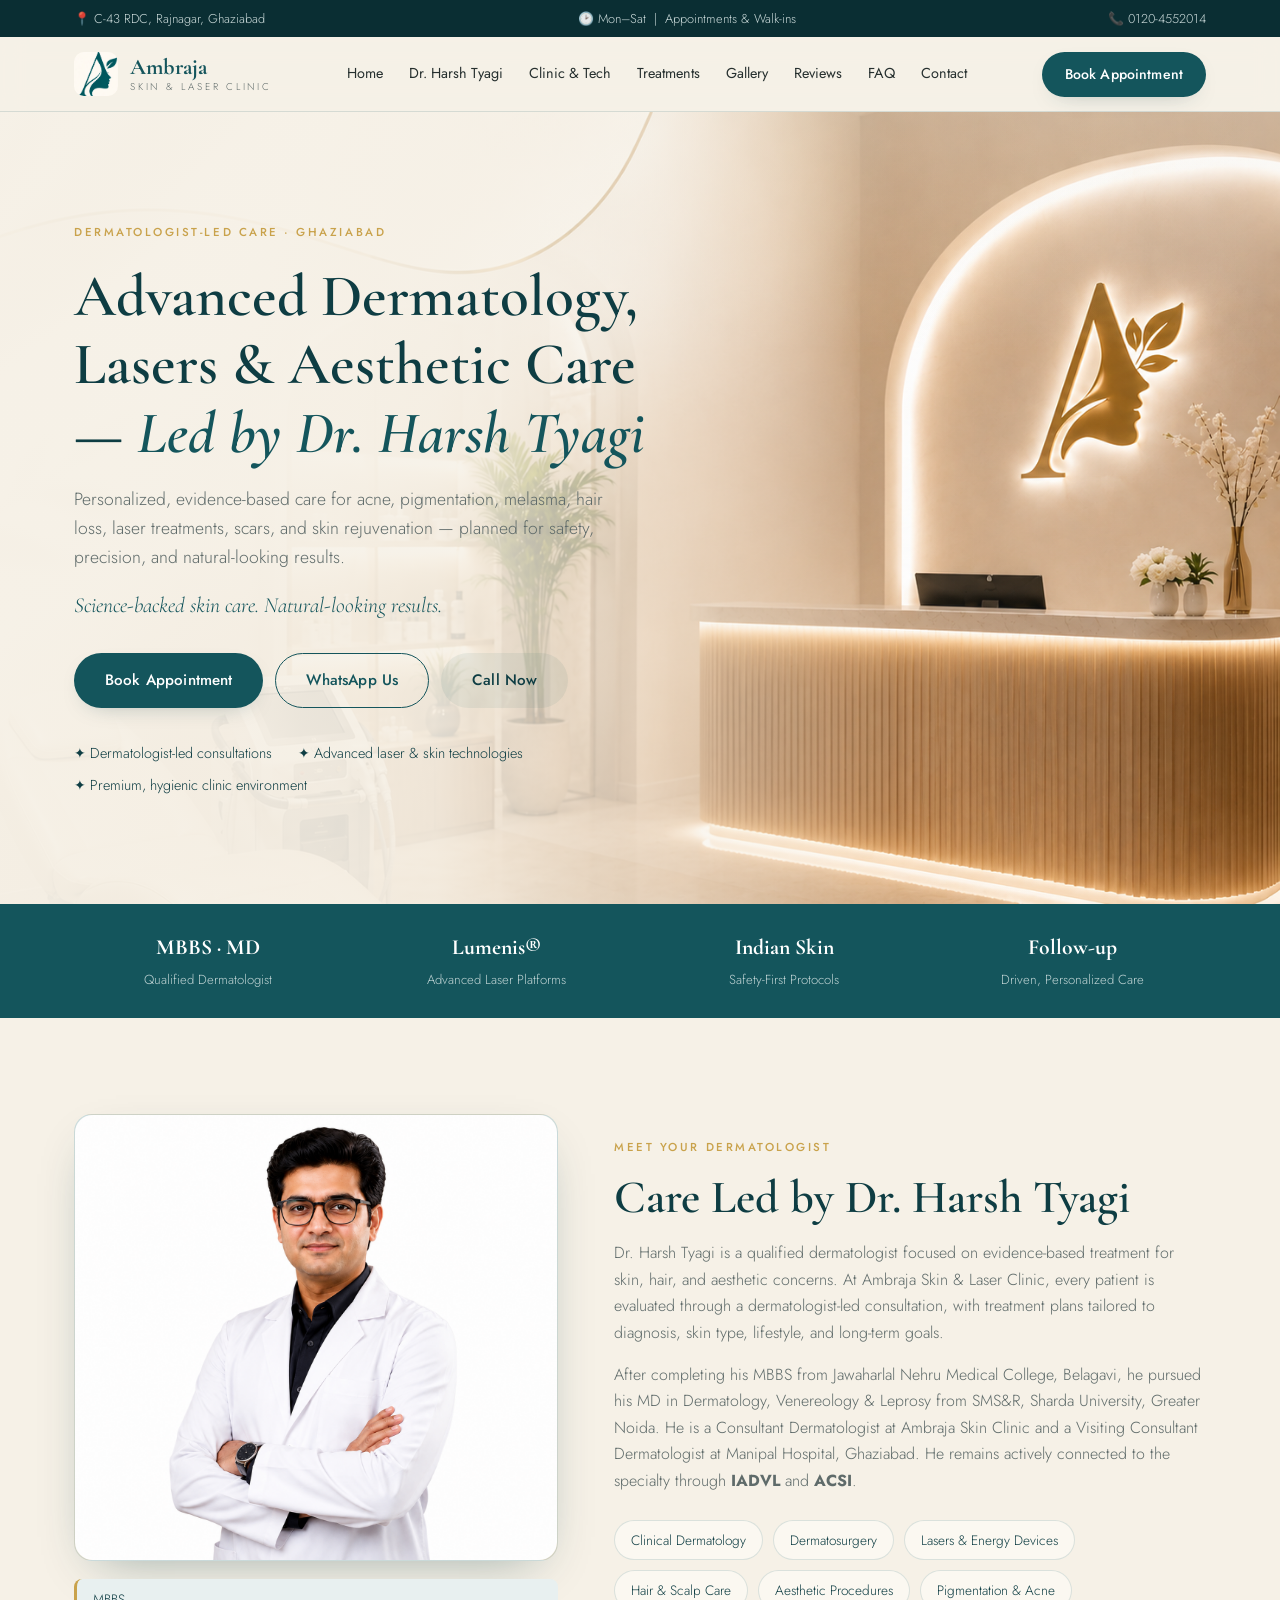
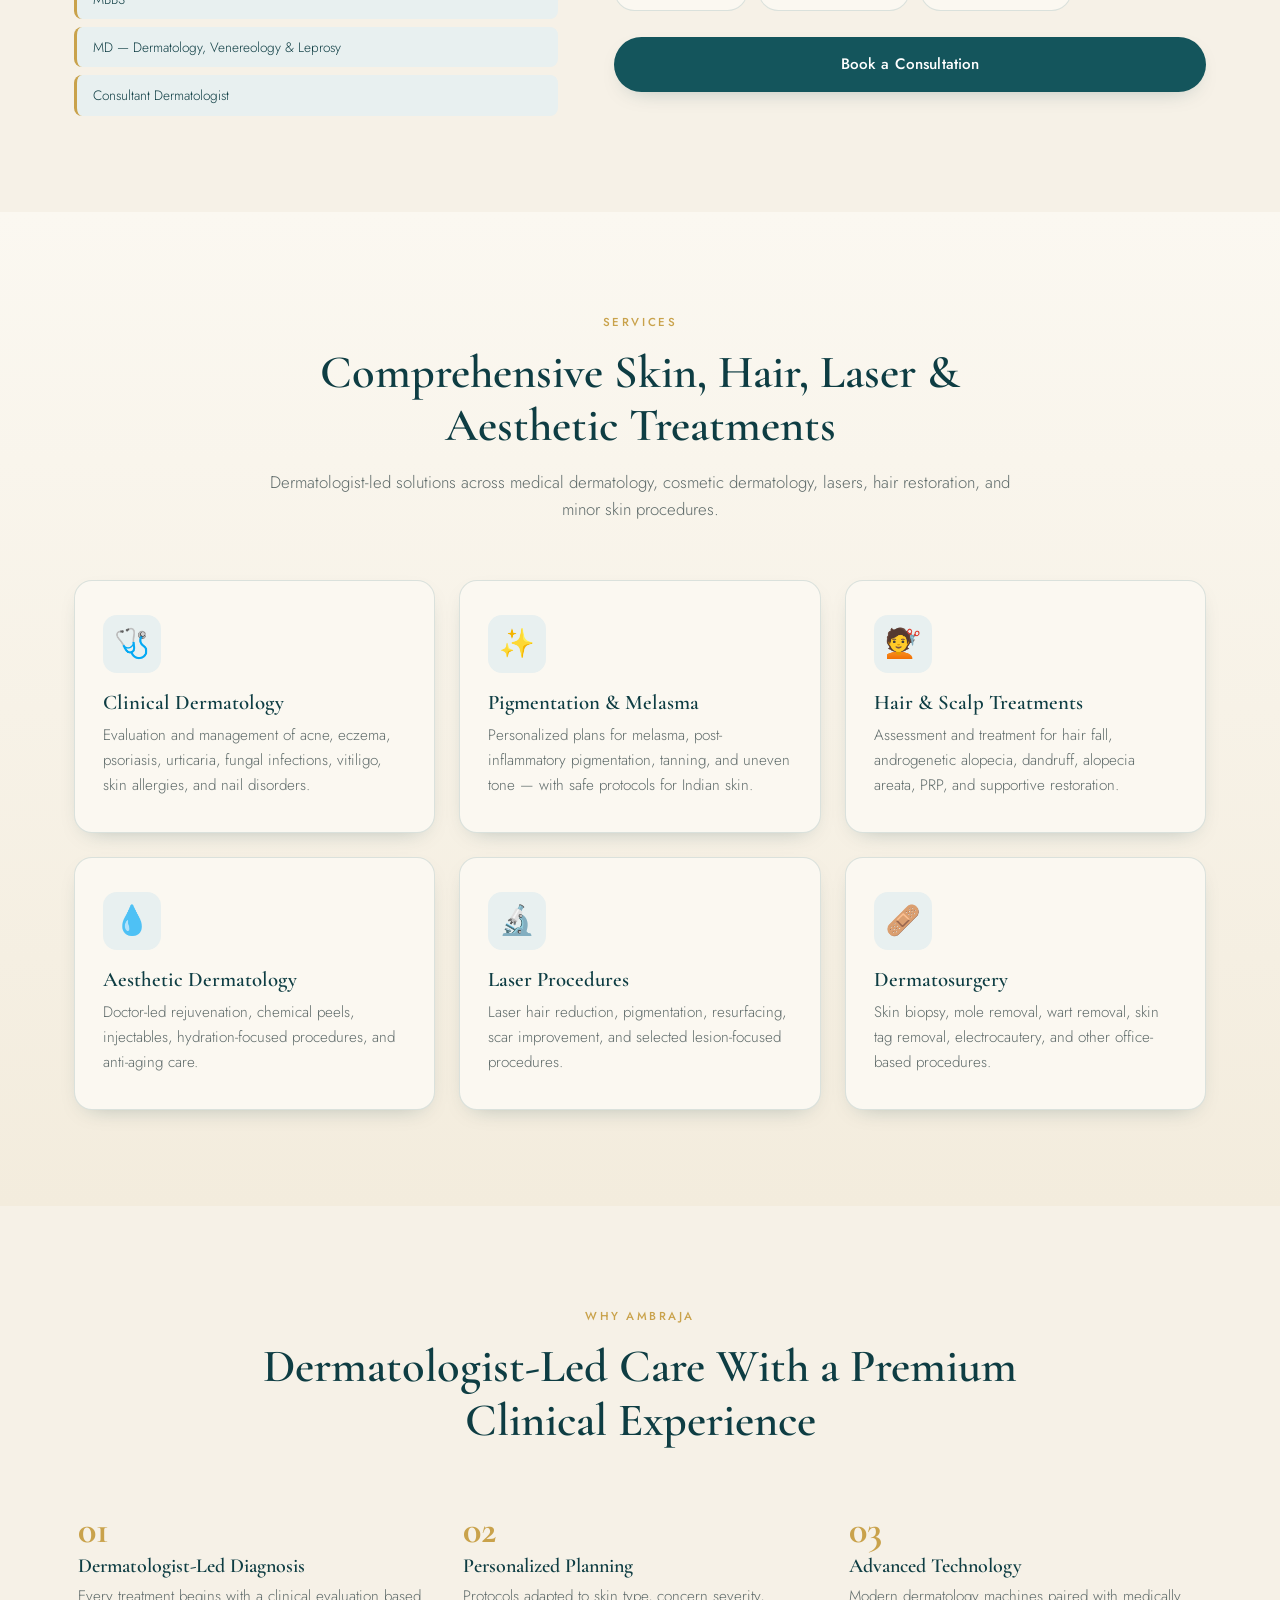
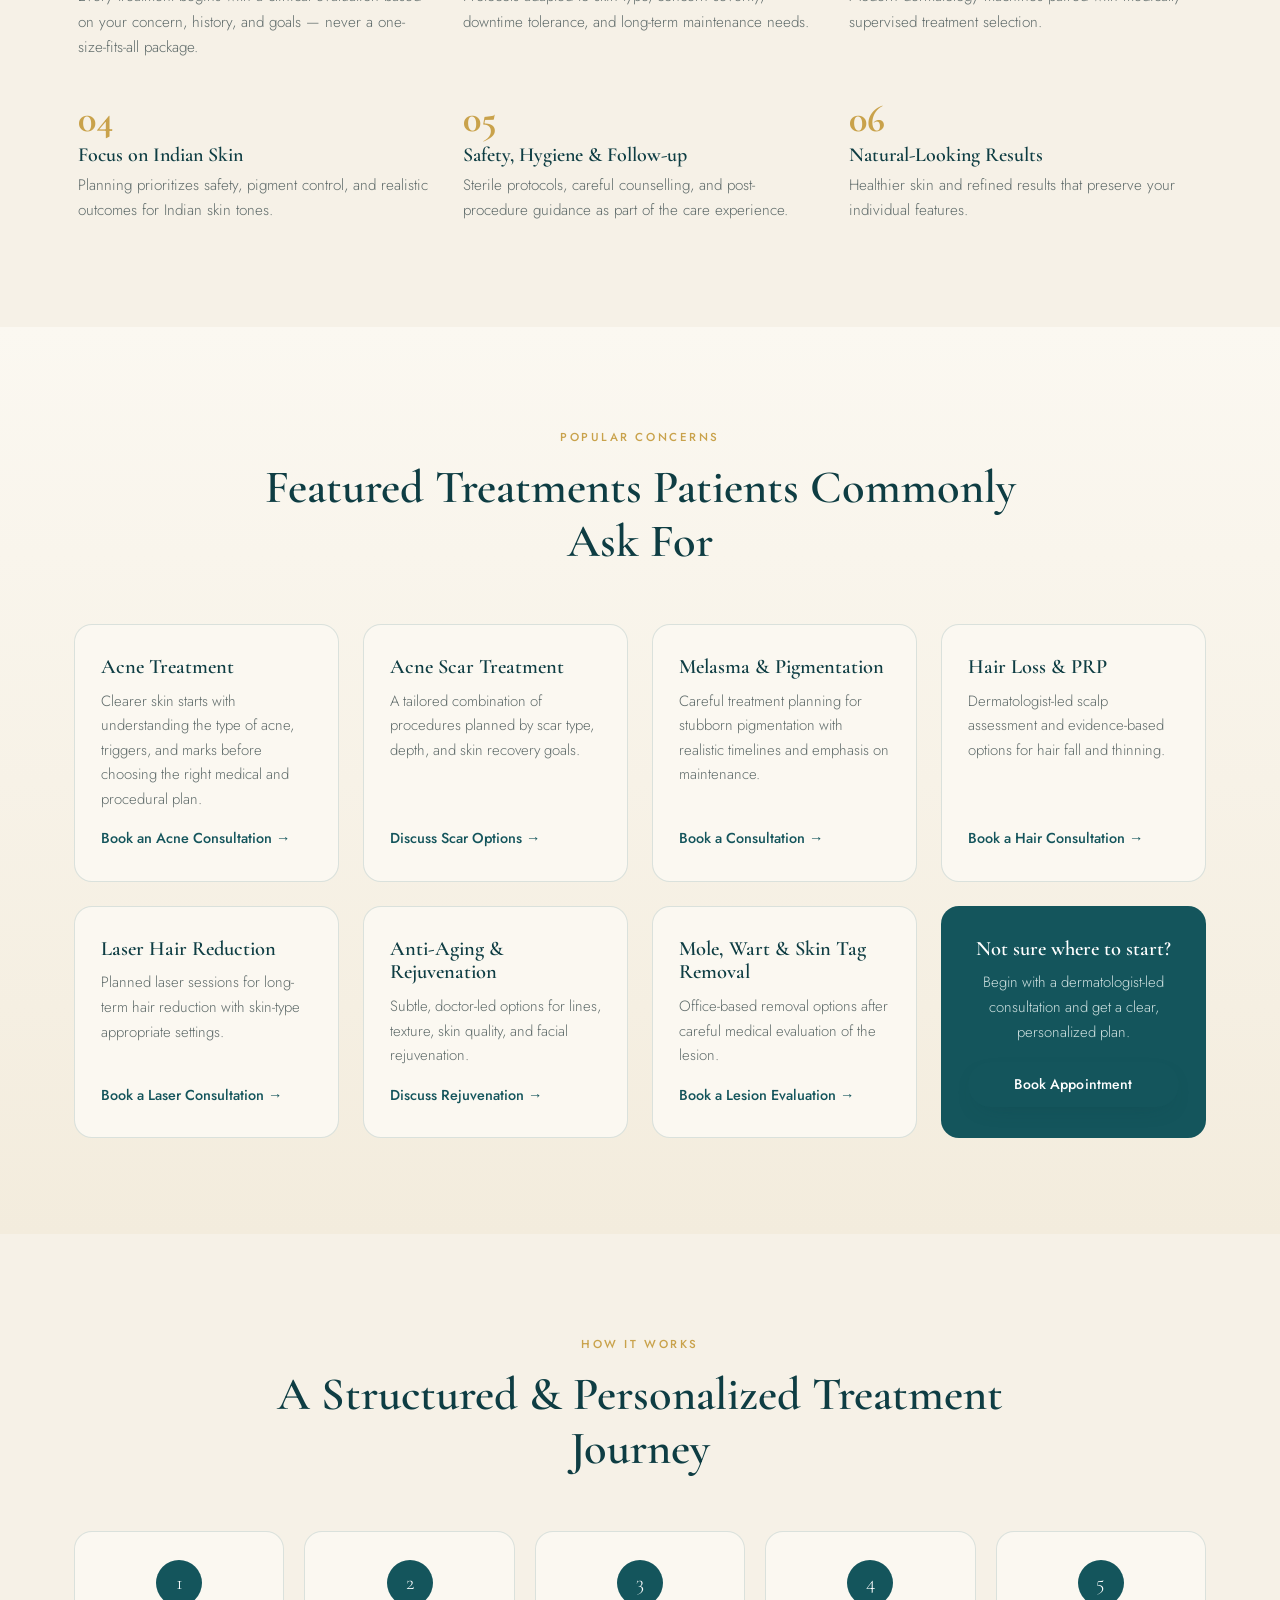
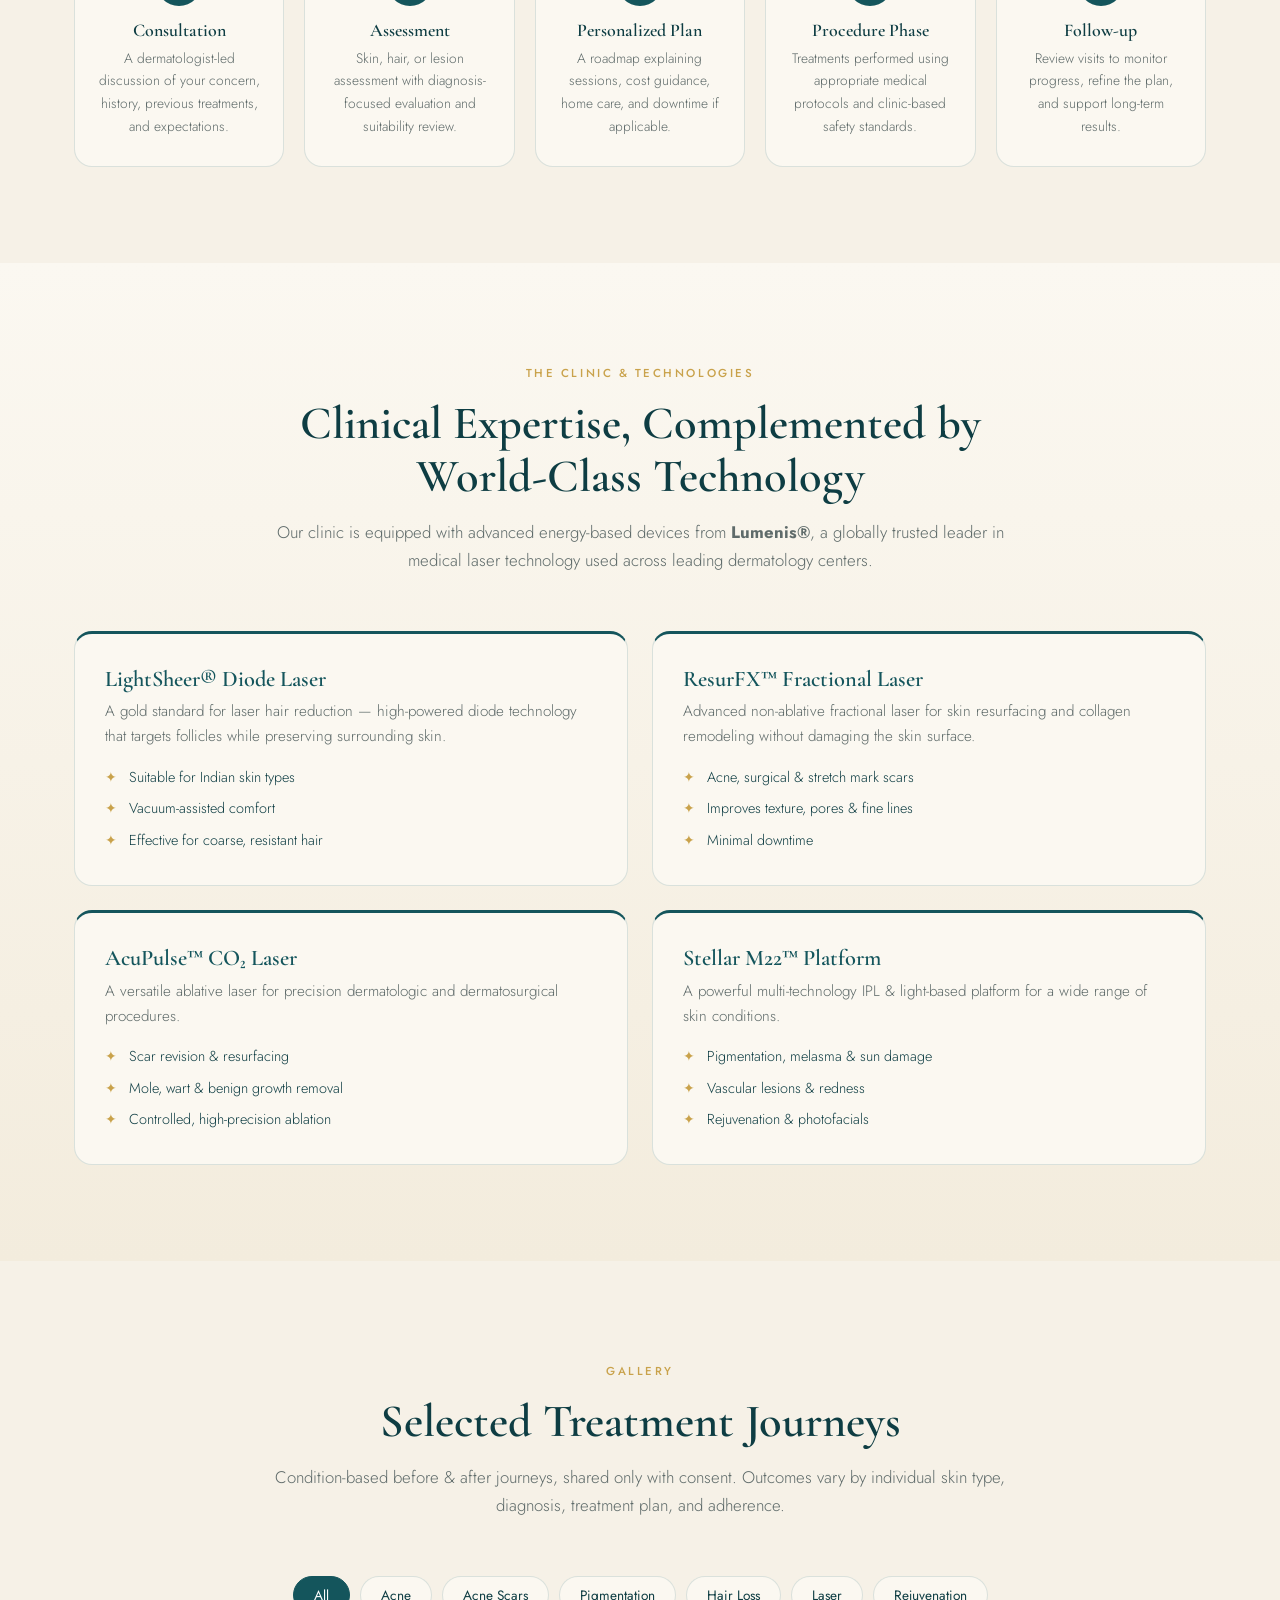
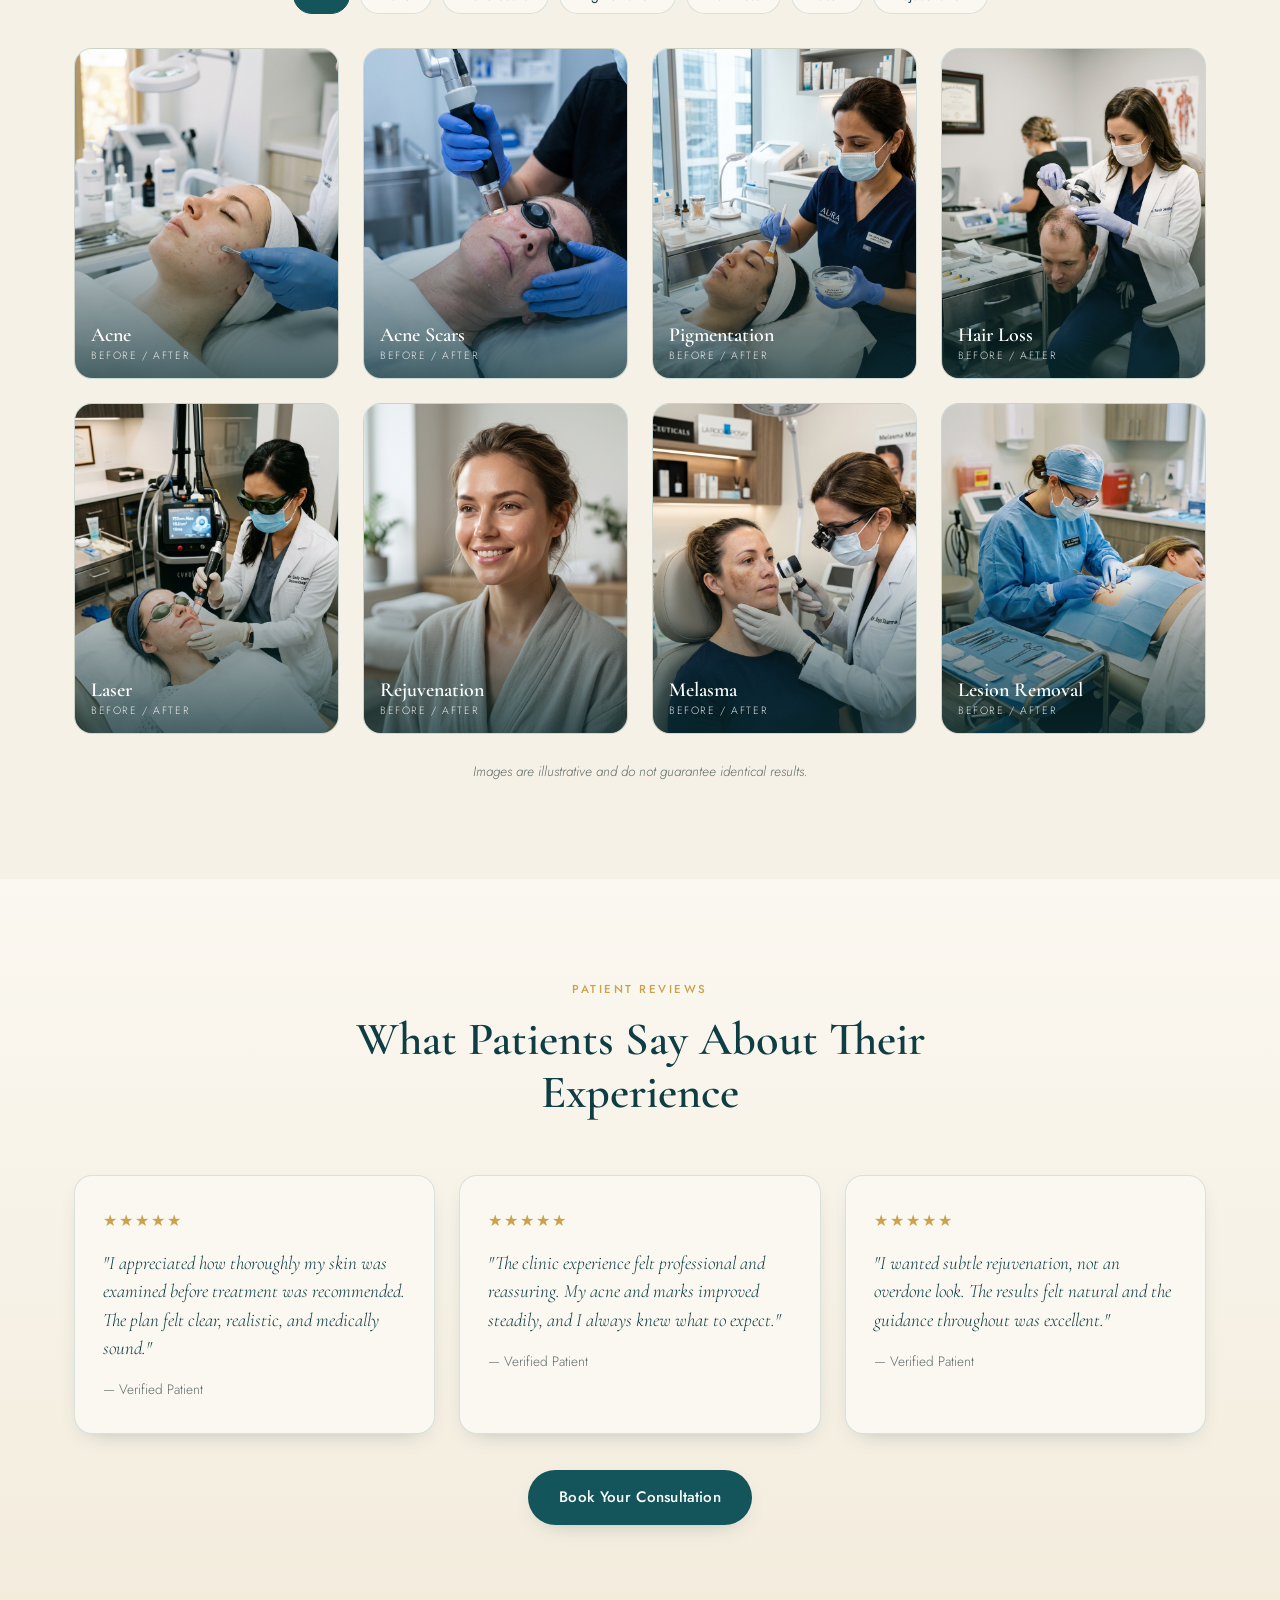
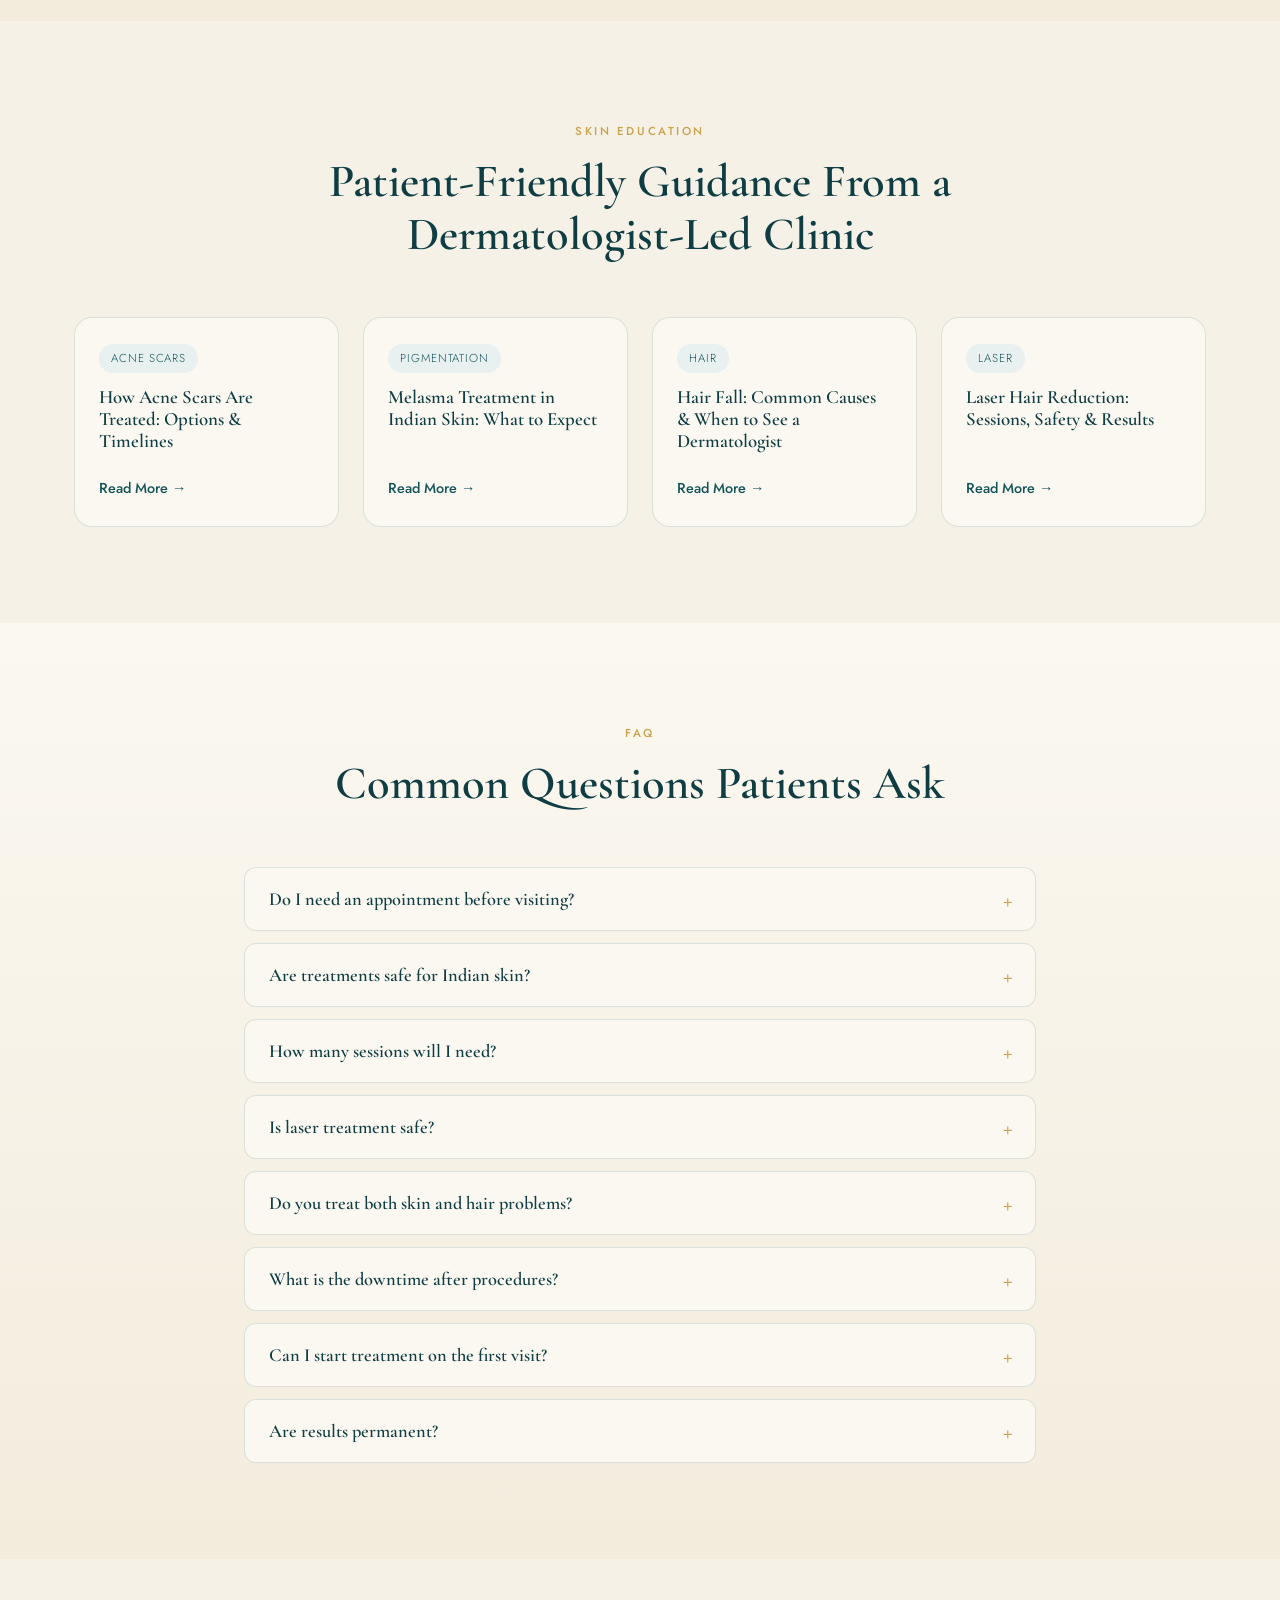
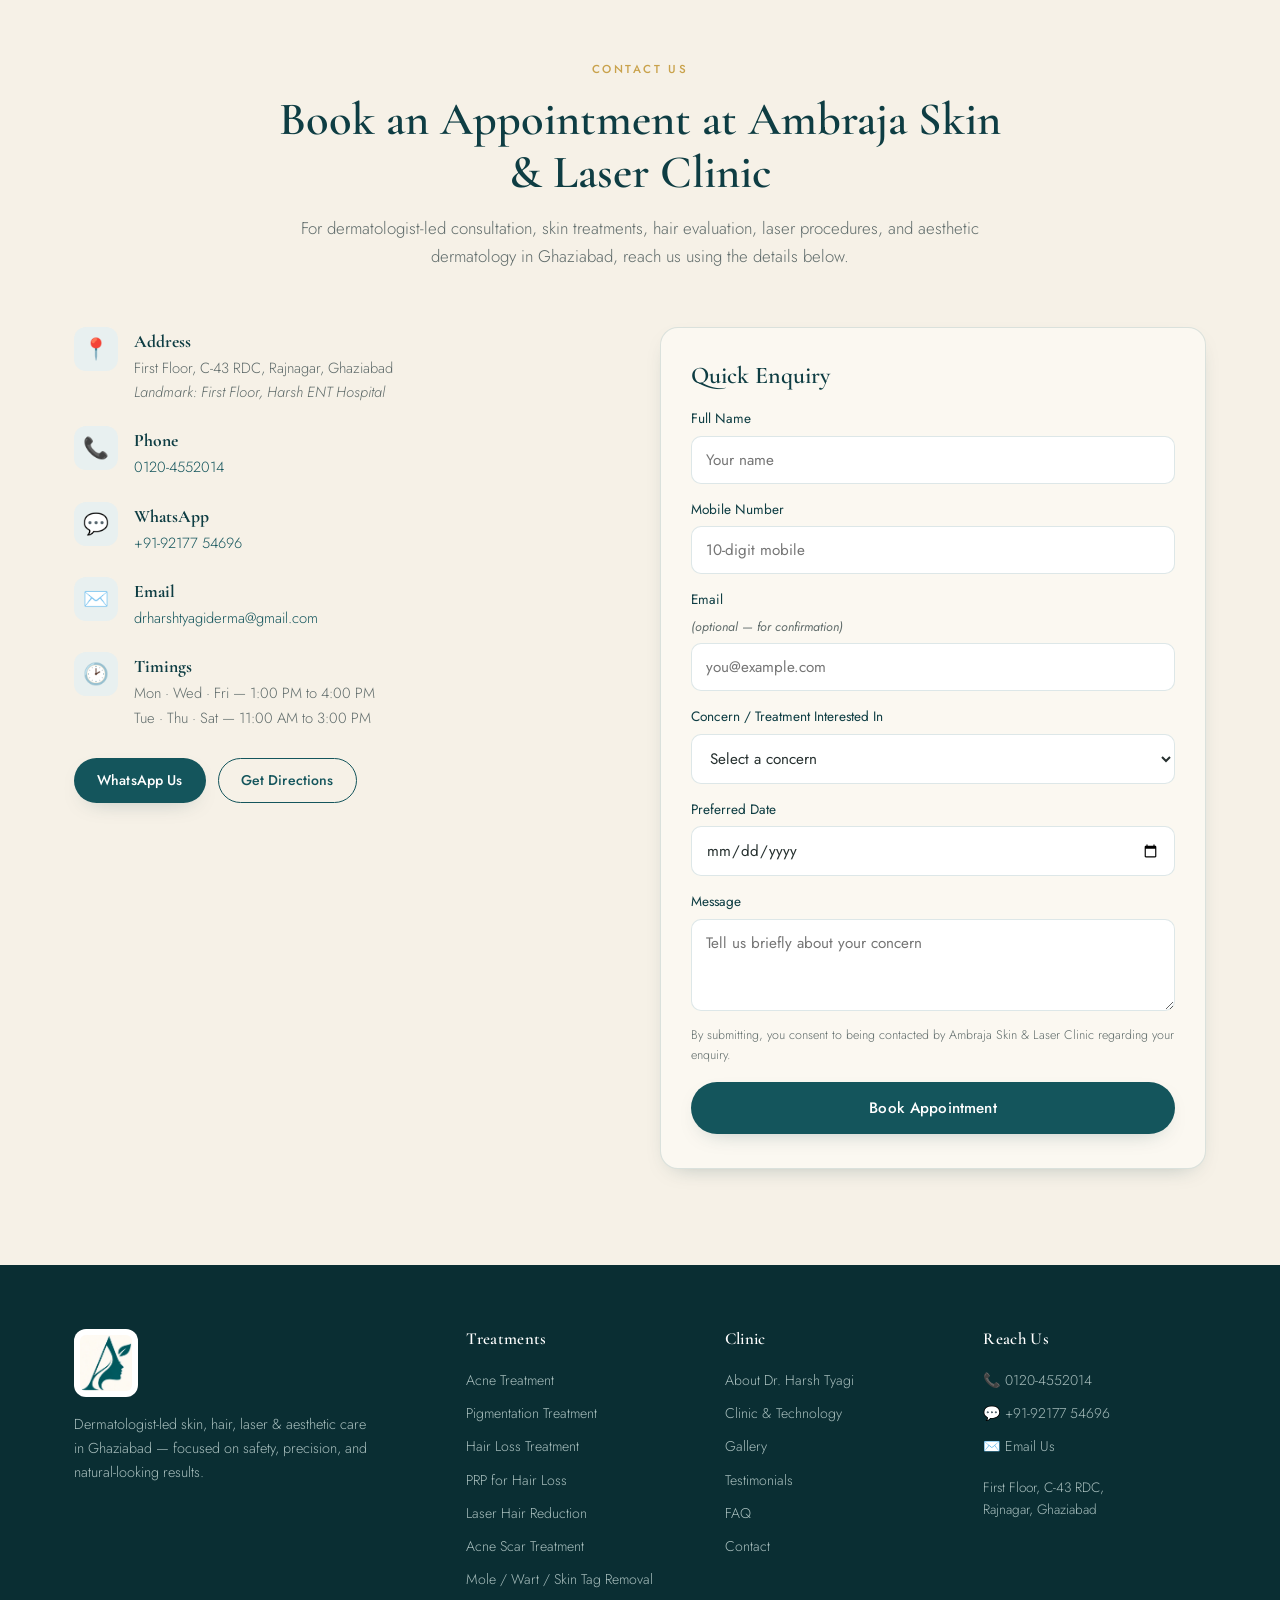
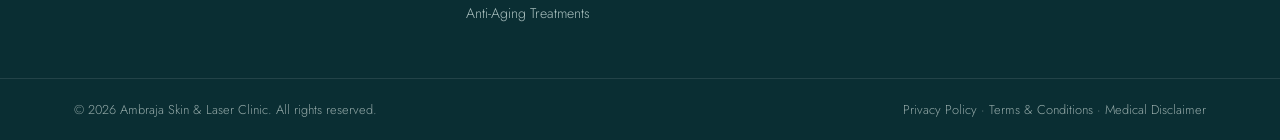
==== skin-clinic-main/index.html @ 2bb38a6c "Add enquiry form backend integration with Google Sheets" ====
<!DOCTYPE html>
<html lang="en">

<head>
  <meta charset="UTF-8" />
  <meta name="viewport" content="width=device-width, initial-scale=1.0" />
  <title>Dermatologist in Ghaziabad | Skin, Hair, Laser Clinic | Ambraja Skin &amp; Laser Clinic</title>
  <meta name="description"
    content="Ambraja Skin & Laser Clinic in Ghaziabad offers dermatologist-led care for acne, pigmentation, melasma, hair loss, lasers, PRP, acne scars, anti-aging, and skin procedures." />
  <link rel="icon" type="image/jpeg" href="Public/logo/logo.jpeg" />
  <link rel="preconnect" href="https://fonts.googleapis.com" />
  <link rel="preconnect" href="https://fonts.gstatic.com" crossorigin />
  <link
    href="https://fonts.googleapis.com/css2?family=Cormorant+Garamond:wght@400;500;600;700&family=Jost:wght@300;400;500;600&display=swap"
    rel="stylesheet" />
  <link rel="stylesheet" href="css/style.css" />
</head>

<body>

  <!-- ============ TOP BAR ============ -->
  <div class="topbar">
    <div class="container topbar__inner">
      <span class="topbar__item">📍 C-43 RDC, Rajnagar, Ghaziabad</span>
      <span class="topbar__item">🕑 Mon–Sat &nbsp;|&nbsp; Appointments &amp; Walk-ins</span>
      <a class="topbar__item" href="tel:01204552014">📞 0120-4552014</a>
    </div>
  </div>

  <!-- ============ HEADER ============ -->
  <header class="header" id="header">
    <div class="container header__inner">
      <a href="#home" class="brand">
        <img src="Public/logo/logo.jpeg" alt="Ambraja Skin & Laser Clinic logo" class="brand__mark" />
        <span class="brand__text">
          <span class="brand__name">Ambraja</span>
          <span class="brand__sub">Skin &amp; Laser Clinic</span>
        </span>
      </a>

      <nav class="nav" id="nav">
        <a href="#home" class="nav__link">Home</a>
        <a href="#doctor" class="nav__link">Dr. Harsh Tyagi</a>
        <a href="#clinic" class="nav__link">Clinic &amp; Tech</a>
        <a href="#services" class="nav__link">Treatments</a>
        <a href="#gallery" class="nav__link">Gallery</a>
        <a href="#testimonials" class="nav__link">Reviews</a>
        <a href="#faq" class="nav__link">FAQ</a>
        <a href="#contact" class="nav__link">Contact</a>
      </nav>

      <div class="header__cta">
        <a href="#contact" class="btn btn--primary btn--sm">Book Appointment</a>
        <button class="nav-toggle" id="navToggle" aria-label="Open menu">
          <span></span><span></span><span></span>
        </button>
      </div>
    </div>
  </header>

  <!-- ============ HERO ============ -->
  <section class="hero" id="home">
    <div class="hero__bg"></div>
    <div class="hero__overlay"></div>
    <div class="container hero__inner">
      <div class="hero__content">
        <span class="eyebrow">Dermatologist-Led Care · Ghaziabad</span>
        <h1 class="hero__title">
          Advanced Dermatology, Lasers &amp; Aesthetic Care —
          <span class="accent">Led by Dr. Harsh Tyagi</span>
        </h1>
        <p class="hero__sub">
          Personalized, evidence-based care for acne, pigmentation, melasma, hair loss,
          laser treatments, scars, and skin rejuvenation — planned for safety, precision,
          and natural-looking results.
        </p>
        <p class="hero__promise">Science-backed skin care. Natural-looking results.</p>

        <div class="hero__actions">
          <a href="#contact" class="btn btn--primary">Book Appointment</a>
          <a href="https://wa.me/919217754696" class="btn btn--outline" target="_blank" rel="noopener">WhatsApp Us</a>
          <a href="tel:01204552014" class="btn btn--ghost">Call Now</a>
        </div>

        <ul class="hero__trust">
          <li>✦ Dermatologist-led consultations</li>
          <li>✦ Advanced laser &amp; skin technologies</li>
          <li>✦ Premium, hygienic clinic environment</li>
        </ul>
      </div>
    </div>
  </section>

  <!-- ============ TRUST STRIP ============ -->
  <section class="strip">
    <div class="container strip__inner">
      <div class="strip__item"><strong>MBBS · MD</strong><span>Qualified Dermatologist</span></div>
      <div class="strip__item"><strong>Lumenis®</strong><span>Advanced Laser Platforms</span></div>
      <div class="strip__item"><strong>Indian Skin</strong><span>Safety-First Protocols</span></div>
      <div class="strip__item"><strong>Follow-up</strong><span>Driven, Personalized Care</span></div>
    </div>
  </section>

  <!-- ============ DOCTOR ============ -->
  <section class="section doctor" id="doctor">
    <div class="container doctor__inner">
      <div class="doctor__media">
        <div class="doctor__photo">
          <img src="Public/logo/dr.png" alt="Dr. Harsh Tyagi, Dermatologist" class="doctor__img" />
        </div>
        <div class="doctor__quals">
          <span>MBBS</span>
          <span>MD — Dermatology, Venereology &amp; Leprosy</span>
          <span>Consultant Dermatologist</span>
        </div>
      </div>
      <div class="doctor__body">
        <span class="eyebrow">Meet Your Dermatologist</span>
        <h2 class="section__title">Care Led by Dr. Harsh Tyagi</h2>
        <p>
          Dr. Harsh Tyagi is a qualified dermatologist focused on evidence-based treatment for
          skin, hair, and aesthetic concerns. At Ambraja Skin &amp; Laser Clinic, every patient is
          evaluated through a dermatologist-led consultation, with treatment plans tailored to
          diagnosis, skin type, lifestyle, and long-term goals.
        </p>
        <p>
          After completing his MBBS from Jawaharlal Nehru Medical College, Belagavi, he pursued his
          MD in Dermatology, Venereology &amp; Leprosy from SMS&amp;R, Sharda University, Greater Noida.
          He is a Consultant Dermatologist at Ambraja Skin Clinic and a Visiting Consultant
          Dermatologist at Manipal Hospital, Ghaziabad. He remains actively connected to the
          specialty through <strong>IADVL</strong> and <strong>ACSI</strong>.
        </p>
        <ul class="doctor__expertise">
          <li>Clinical Dermatology</li>
          <li>Dermatosurgery</li>
          <li>Lasers &amp; Energy Devices</li>
          <li>Hair &amp; Scalp Care</li>
          <li>Aesthetic Procedures</li>
          <li>Pigmentation &amp; Acne</li>
        </ul>
        <a href="#contact" class="btn btn--primary">Book a Consultation</a>
      </div>
    </div>
  </section>

  <!-- ============ SERVICES ============ -->
  <section class="section services alt" id="services">
    <div class="container">
      <div class="section__head">
        <span class="eyebrow">Services</span>
        <h2 class="section__title">Comprehensive Skin, Hair, Laser &amp; Aesthetic Treatments</h2>
        <p class="section__lead">
          Dermatologist-led solutions across medical dermatology, cosmetic dermatology, lasers,
          hair restoration, and minor skin procedures.
        </p>
      </div>

      <div class="grid grid--3">
        <article class="card">
          <div class="card__icon">🩺</div>
          <h3>Clinical Dermatology</h3>
          <p>Evaluation and management of acne, eczema, psoriasis, urticaria, fungal infections, vitiligo, skin
            allergies, and nail disorders.</p>
        </article>
        <article class="card">
          <div class="card__icon">✨</div>
          <h3>Pigmentation &amp; Melasma</h3>
          <p>Personalized plans for melasma, post-inflammatory pigmentation, tanning, and uneven tone — with safe
            protocols for Indian skin.</p>
        </article>
        <article class="card">
          <div class="card__icon">💇</div>
          <h3>Hair &amp; Scalp Treatments</h3>
          <p>Assessment and treatment for hair fall, androgenetic alopecia, dandruff, alopecia areata, PRP, and
            supportive restoration.</p>
        </article>
        <article class="card">
          <div class="card__icon">💧</div>
          <h3>Aesthetic Dermatology</h3>
          <p>Doctor-led rejuvenation, chemical peels, injectables, hydration-focused procedures, and anti-aging care.
          </p>
        </article>
        <article class="card">
          <div class="card__icon">🔬</div>
          <h3>Laser Procedures</h3>
          <p>Laser hair reduction, pigmentation, resurfacing, scar improvement, and selected lesion-focused procedures.
          </p>
        </article>
        <article class="card">
          <div class="card__icon">🩹</div>
          <h3>Dermatosurgery</h3>
          <p>Skin biopsy, mole removal, wart removal, skin tag removal, electrocautery, and other office-based
            procedures.</p>
        </article>
      </div>
    </div>
  </section>

  <!-- ============ WHY CHOOSE ============ -->
  <section class="section why">
    <div class="container">
      <div class="section__head">
        <span class="eyebrow">Why Ambraja</span>
        <h2 class="section__title">Dermatologist-Led Care With a Premium Clinical Experience</h2>
      </div>
      <div class="grid grid--3">
        <div class="why__item"><span class="why__num">01</span>
          <h3>Dermatologist-Led Diagnosis</h3>
          <p>Every treatment begins with a clinical evaluation based on your concern, history, and goals — never a
            one-size-fits-all package.</p>
        </div>
        <div class="why__item"><span class="why__num">02</span>
          <h3>Personalized Planning</h3>
          <p>Protocols adapted to skin type, concern severity, downtime tolerance, and long-term maintenance needs.</p>
        </div>
        <div class="why__item"><span class="why__num">03</span>
          <h3>Advanced Technology</h3>
          <p>Modern dermatology machines paired with medically supervised treatment selection.</p>
        </div>
        <div class="why__item"><span class="why__num">04</span>
          <h3>Focus on Indian Skin</h3>
          <p>Planning prioritizes safety, pigment control, and realistic outcomes for Indian skin tones.</p>
        </div>
        <div class="why__item"><span class="why__num">05</span>
          <h3>Safety, Hygiene &amp; Follow-up</h3>
          <p>Sterile protocols, careful counselling, and post-procedure guidance as part of the care experience.</p>
        </div>
        <div class="why__item"><span class="why__num">06</span>
          <h3>Natural-Looking Results</h3>
          <p>Healthier skin and refined results that preserve your individual features.</p>
        </div>
      </div>
    </div>
  </section>

  <!-- ============ FEATURED TREATMENTS ============ -->
  <section class="section treatments alt" id="treatments">
    <div class="container">
      <div class="section__head">
        <span class="eyebrow">Popular Concerns</span>
        <h2 class="section__title">Featured Treatments Patients Commonly Ask For</h2>
      </div>
      <div class="grid grid--4">
        <article class="tcard">
          <h3>Acne Treatment</h3>
          <p>Clearer skin starts with understanding the type of acne, triggers, and marks before choosing the right
            medical and procedural plan.</p><a href="#contact" class="tcard__link">Book an Acne Consultation →</a>
        </article>
        <article class="tcard">
          <h3>Acne Scar Treatment</h3>
          <p>A tailored combination of procedures planned by scar type, depth, and skin recovery goals.</p><a
            href="#contact" class="tcard__link">Discuss Scar Options →</a>
        </article>
        <article class="tcard">
          <h3>Melasma &amp; Pigmentation</h3>
          <p>Careful treatment planning for stubborn pigmentation with realistic timelines and emphasis on maintenance.
          </p><a href="#contact" class="tcard__link">Book a Consultation →</a>
        </article>
        <article class="tcard">
          <h3>Hair Loss &amp; PRP</h3>
          <p>Dermatologist-led scalp assessment and evidence-based options for hair fall and thinning.</p><a
            href="#contact" class="tcard__link">Book a Hair Consultation →</a>
        </article>
        <article class="tcard">
          <h3>Laser Hair Reduction</h3>
          <p>Planned laser sessions for long-term hair reduction with skin-type appropriate settings.</p><a
            href="#contact" class="tcard__link">Book a Laser Consultation →</a>
        </article>
        <article class="tcard">
          <h3>Anti-Aging &amp; Rejuvenation</h3>
          <p>Subtle, doctor-led options for lines, texture, skin quality, and facial rejuvenation.</p><a href="#contact"
            class="tcard__link">Discuss Rejuvenation →</a>
        </article>
        <article class="tcard">
          <h3>Mole, Wart &amp; Skin Tag Removal</h3>
          <p>Office-based removal options after careful medical evaluation of the lesion.</p><a href="#contact"
            class="tcard__link">Book a Lesion Evaluation →</a>
        </article>
        <article class="tcard tcard--cta">
          <h3>Not sure where to start?</h3>
          <p>Begin with a dermatologist-led consultation and get a clear, personalized plan.</p><a href="#contact"
            class="btn btn--primary btn--sm">Book Appointment</a>
        </article>
      </div>
    </div>
  </section>

  <!-- ============ JOURNEY ============ -->
  <section class="section journey">
    <div class="container">
      <div class="section__head">
        <span class="eyebrow">How It Works</span>
        <h2 class="section__title">A Structured &amp; Personalized Treatment Journey</h2>
      </div>
      <div class="journey__track">
        <div class="jstep"><span class="jstep__no">1</span>
          <h3>Consultation</h3>
          <p>A dermatologist-led discussion of your concern, history, previous treatments, and expectations.</p>
        </div>
        <div class="jstep"><span class="jstep__no">2</span>
          <h3>Assessment</h3>
          <p>Skin, hair, or lesion assessment with diagnosis-focused evaluation and suitability review.</p>
        </div>
        <div class="jstep"><span class="jstep__no">3</span>
          <h3>Personalized Plan</h3>
          <p>A roadmap explaining sessions, cost guidance, home care, and downtime if applicable.</p>
        </div>
        <div class="jstep"><span class="jstep__no">4</span>
          <h3>Procedure Phase</h3>
          <p>Treatments performed using appropriate medical protocols and clinic-based safety standards.</p>
        </div>
        <div class="jstep"><span class="jstep__no">5</span>
          <h3>Follow-up</h3>
          <p>Review visits to monitor progress, refine the plan, and support long-term results.</p>
        </div>
      </div>
    </div>
  </section>

  <!-- ============ CLINIC & TECH ============ -->
  <section class="section clinic alt" id="clinic">
    <div class="container">
      <div class="section__head">
        <span class="eyebrow">The Clinic &amp; Technologies</span>
        <h2 class="section__title">Clinical Expertise, Complemented by World-Class Technology</h2>
        <p class="section__lead">
          Our clinic is equipped with advanced energy-based devices from <strong>Lumenis®</strong>, a
          globally trusted leader in medical laser technology used across leading dermatology centers.
        </p>
      </div>
      <div class="grid grid--2">
        <article class="tech">
          <h3>LightSheer® Diode Laser</h3>
          <p>A gold standard for laser hair reduction — high-powered diode technology that targets follicles while
            preserving surrounding skin.</p>
          <ul>
            <li>Suitable for Indian skin types</li>
            <li>Vacuum-assisted comfort</li>
            <li>Effective for coarse, resistant hair</li>
          </ul>
        </article>
        <article class="tech">
          <h3>ResurFX™ Fractional Laser</h3>
          <p>Advanced non-ablative fractional laser for skin resurfacing and collagen remodeling without damaging the
            skin surface.</p>
          <ul>
            <li>Acne, surgical &amp; stretch mark scars</li>
            <li>Improves texture, pores &amp; fine lines</li>
            <li>Minimal downtime</li>
          </ul>
        </article>
        <article class="tech">
          <h3>AcuPulse™ CO₂ Laser</h3>
          <p>A versatile ablative laser for precision dermatologic and dermatosurgical procedures.</p>
          <ul>
            <li>Scar revision &amp; resurfacing</li>
            <li>Mole, wart &amp; benign growth removal</li>
            <li>Controlled, high-precision ablation</li>
          </ul>
        </article>
        <article class="tech">
          <h3>Stellar M22™ Platform</h3>
          <p>A powerful multi-technology IPL &amp; light-based platform for a wide range of skin conditions.</p>
          <ul>
            <li>Pigmentation, melasma &amp; sun damage</li>
            <li>Vascular lesions &amp; redness</li>
            <li>Rejuvenation &amp; photofacials</li>
          </ul>
        </article>
      </div>
    </div>
  </section>

  <!-- ============ GALLERY ============ -->
  <section class="section gallery" id="gallery">
    <div class="container">
      <div class="section__head">
        <span class="eyebrow">Gallery</span>
        <h2 class="section__title">Selected Treatment Journeys</h2>
        <p class="section__lead">Condition-based before &amp; after journeys, shared only with consent. Outcomes vary by
          individual skin type, diagnosis, treatment plan, and adherence.</p>
      </div>
      <div class="gallery__filters">
        <button class="chip active">All</button>
        <button class="chip">Acne</button>
        <button class="chip">Acne Scars</button>
        <button class="chip">Pigmentation</button>
        <button class="chip">Hair Loss</button>
        <button class="chip">Laser</button>
        <button class="chip">Rejuvenation</button>
      </div>
      <div class="grid grid--4 gallery__grid">
        <figure class="gtile" data-cat="acne"><img src="Public/gallery/acne.png" alt="Acne treatment" loading="lazy" />
          <figcaption class="gtile__cap"><span>Acne</span><small>Before / After</small></figcaption>
        </figure>
        <figure class="gtile" data-cat="acne scars"><img src="Public/gallery/acne_scars.png" alt="Acne scar treatment"
            loading="lazy" />
          <figcaption class="gtile__cap"><span>Acne Scars</span><small>Before / After</small></figcaption>
        </figure>
        <figure class="gtile" data-cat="pigmentation"><img src="Public/gallery/pigmentation.png"
            alt="Pigmentation treatment" loading="lazy" />
          <figcaption class="gtile__cap"><span>Pigmentation</span><small>Before / After</small></figcaption>
        </figure>
        <figure class="gtile" data-cat="hair loss"><img src="Public/gallery/hair_loss.png" alt="Hair loss treatment"
            loading="lazy" />
          <figcaption class="gtile__cap"><span>Hair Loss</span><small>Before / After</small></figcaption>
        </figure>
        <figure class="gtile" data-cat="laser"><img src="Public/gallery/laser.png" alt="Laser procedure"
            loading="lazy" />
          <figcaption class="gtile__cap"><span>Laser</span><small>Before / After</small></figcaption>
        </figure>
        <figure class="gtile" data-cat="rejuvenation"><img src="Public/gallery/rejuvenation.png" alt="Skin rejuvenation"
            loading="lazy" />
          <figcaption class="gtile__cap"><span>Rejuvenation</span><small>Before / After</small></figcaption>
        </figure>
        <figure class="gtile" data-cat="pigmentation"><img src="Public/gallery/melasma.png" alt="Melasma treatment"
            loading="lazy" />
          <figcaption class="gtile__cap"><span>Melasma</span><small>Before / After</small></figcaption>
        </figure>
        <figure class="gtile" data-cat="lesion"><img src="Public/gallery/lesion_removal.png" alt="Lesion removal"
            loading="lazy" />
          <figcaption class="gtile__cap"><span>Lesion Removal</span><small>Before / After</small></figcaption>
        </figure>
      </div>
      <p class="disclaimer">Images are illustrative and do not guarantee identical results.</p>
    </div>
  </section>

  <!-- ============ TESTIMONIALS ============ -->
  <section class="section testimonials alt" id="testimonials">
    <div class="container">
      <div class="section__head">
        <span class="eyebrow">Patient Reviews</span>
        <h2 class="section__title">What Patients Say About Their Experience</h2>
      </div>
      <div class="grid grid--3">
        <blockquote class="quote">
          <div class="stars">★★★★★</div>
          <p>"I appreciated how thoroughly my skin was examined before treatment was recommended. The plan felt clear,
            realistic, and medically sound."</p><cite>— Verified Patient</cite>
        </blockquote>
        <blockquote class="quote">
          <div class="stars">★★★★★</div>
          <p>"The clinic experience felt professional and reassuring. My acne and marks improved steadily, and I always
            knew what to expect."</p><cite>— Verified Patient</cite>
        </blockquote>
        <blockquote class="quote">
          <div class="stars">★★★★★</div>
          <p>"I wanted subtle rejuvenation, not an overdone look. The results felt natural and the guidance throughout
            was excellent."</p><cite>— Verified Patient</cite>
        </blockquote>
      </div>
      <div class="center"><a href="#contact" class="btn btn--primary">Book Your Consultation</a></div>
    </div>
  </section>

  <!-- ============ BLOG ============ -->
  <section class="section blog" id="blog">
    <div class="container">
      <div class="section__head">
        <span class="eyebrow">Skin Education</span>
        <h2 class="section__title">Patient-Friendly Guidance From a Dermatologist-Led Clinic</h2>
      </div>
      <div class="grid grid--4">
        <article class="bcard"><span class="bcard__tag">Acne Scars</span>
          <h3>How Acne Scars Are Treated: Options &amp; Timelines</h3><a href="#" class="tcard__link">Read More →</a>
        </article>
        <article class="bcard"><span class="bcard__tag">Pigmentation</span>
          <h3>Melasma Treatment in Indian Skin: What to Expect</h3><a href="#" class="tcard__link">Read More →</a>
        </article>
        <article class="bcard"><span class="bcard__tag">Hair</span>
          <h3>Hair Fall: Common Causes &amp; When to See a Dermatologist</h3><a href="#" class="tcard__link">Read More
            →</a>
        </article>
        <article class="bcard"><span class="bcard__tag">Laser</span>
          <h3>Laser Hair Reduction: Sessions, Safety &amp; Results</h3><a href="#" class="tcard__link">Read More →</a>
        </article>
      </div>
    </div>
  </section>

  <!-- ============ FAQ ============ -->
  <section class="section faq alt" id="faq">
    <div class="container faq__inner">
      <div class="section__head">
        <span class="eyebrow">FAQ</span>
        <h2 class="section__title">Common Questions Patients Ask</h2>
      </div>
      <div class="accordion">
        <div class="acc"><button class="acc__q">Do I need an appointment before visiting?</button>
          <div class="acc__a">
            <p>We recommend booking an appointment so adequate consultation time can be reserved. Walk-ins may be
              accommodated based on availability.</p>
          </div>
        </div>
        <div class="acc"><button class="acc__q">Are treatments safe for Indian skin?</button>
          <div class="acc__a">
            <p>Treatment plans are selected after evaluating the concern, skin type, and history. Safety and
              pigment-risk minimization are central to planning.</p>
          </div>
        </div>
        <div class="acc"><button class="acc__q">How many sessions will I need?</button>
          <div class="acc__a">
            <p>It depends on the diagnosis, treatment selected, severity, and your skin response. A clearer estimate is
              usually provided after consultation.</p>
          </div>
        </div>
        <div class="acc"><button class="acc__q">Is laser treatment safe?</button>
          <div class="acc__a">
            <p>When appropriately selected, performed, and monitored in a clinical setting, laser treatments can be safe
              and effective. Suitability varies by condition and skin type.</p>
          </div>
        </div>
        <div class="acc"><button class="acc__q">Do you treat both skin and hair problems?</button>
          <div class="acc__a">
            <p>Yes. The clinic evaluates both dermatologic and hair/scalp concerns, along with selected laser and
              aesthetic indications.</p>
          </div>
        </div>
        <div class="acc"><button class="acc__q">What is the downtime after procedures?</button>
          <div class="acc__a">
            <p>Downtime depends on the procedure. Some treatments have little to no downtime, while others may involve
              redness, peeling, or sun precautions for a few days.</p>
          </div>
        </div>
        <div class="acc"><button class="acc__q">Can I start treatment on the first visit?</button>
          <div class="acc__a">
            <p>In many cases, yes. Some concerns may require investigations, pre-procedure preparation, or patch testing
              before treatment.</p>
          </div>
        </div>
        <div class="acc"><button class="acc__q">Are results permanent?</button>
          <div class="acc__a">
            <p>Some concerns need maintenance because skin and hair are influenced by hormones, lifestyle, sun exposure,
              and genetics. Your dermatologist will explain realistic expectations.</p>
          </div>
        </div>
      </div>
    </div>
  </section>

  <!-- ============ CONTACT ============ -->
  <section class="section contact" id="contact">
    <div class="container">
      <div class="section__head">
        <span class="eyebrow">Contact Us</span>
        <h2 class="section__title">Book an Appointment at Ambraja Skin &amp; Laser Clinic</h2>
        <p class="section__lead">For dermatologist-led consultation, skin treatments, hair evaluation, laser procedures,
          and aesthetic dermatology in Ghaziabad, reach us using the details below.</p>
      </div>

      <div class="contact__grid">
        <div class="contact__info">
          <div class="cinfo"><span class="cinfo__ic">📍</span>
            <div><strong>Address</strong>
              <p>First Floor, C-43 RDC, Rajnagar, Ghaziabad<br /><em>Landmark: First Floor, Harsh ENT Hospital</em></p>
            </div>
          </div>
          <div class="cinfo"><span class="cinfo__ic">📞</span>
            <div><strong>Phone</strong>
              <p><a href="tel:01204552014">0120-4552014</a></p>
            </div>
          </div>
          <div class="cinfo"><span class="cinfo__ic">💬</span>
            <div><strong>WhatsApp</strong>
              <p><a href="https://wa.me/919217754696" target="_blank" rel="noopener">+91-92177 54696</a></p>
            </div>
          </div>
          <div class="cinfo"><span class="cinfo__ic">✉️</span>
            <div><strong>Email</strong>
              <p><a href="mailto:drharshtyagiderma@gmail.com">drharshtyagiderma@gmail.com</a></p>
            </div>
          </div>
          <div class="cinfo"><span class="cinfo__ic">🕑</span>
            <div><strong>Timings</strong>
              <p>Mon · Wed · Fri — 1:00 PM to 4:00 PM<br />Tue · Thu · Sat — 11:00 AM to 3:00 PM</p>
            </div>
          </div>
          <div class="contact__actions">
            <a href="https://wa.me/919217754696" class="btn btn--primary btn--sm" target="_blank"
              rel="noopener">WhatsApp Us</a>
            <a href="https://maps.google.com/?q=Ambraja+Skin+Clinic+RDC+Rajnagar+Ghaziabad"
              class="btn btn--outline btn--sm" target="_blank" rel="noopener">Get Directions</a>
          </div>
        </div>

        <form class="contact__form" id="enquiryForm" novalidate>
          <h3>Quick Enquiry</h3>
          <label>Full Name<input type="text" name="name" required placeholder="Your name" /></label>
          <label>Mobile Number<input type="tel" name="mobile" required placeholder="10-digit mobile" /></label>
          <label>Email <span class="opt">(optional — for confirmation)</span><input type="email" name="email" placeholder="you@example.com" /></label>
          <label>Concern / Treatment Interested In
            <select name="concern">
              <option value="">Select a concern</option>
              <option>Acne / Acne Scars</option>
              <option>Pigmentation / Melasma</option>
              <option>Hair Loss / PRP</option>
              <option>Laser Hair Reduction</option>
              <option>Anti-Aging / Rejuvenation</option>
              <option>Mole / Wart / Skin Tag</option>
              <option>Other</option>
            </select>
          </label>
          <label>Preferred Date<input type="date" name="date" /></label>
          <label>Message<textarea name="message" rows="3"
              placeholder="Tell us briefly about your concern"></textarea></label>
          <p class="consent">By submitting, you consent to being contacted by Ambraja Skin &amp; Laser Clinic regarding
            your enquiry.</p>
          <button type="submit" class="btn btn--primary btn--block">Book Appointment</button>
          <p class="form-note" id="formNote" hidden>✓ Thank you! We will contact you shortly.</p>
        </form>
      </div>
    </div>
  </section>

  <!-- ============ FOOTER ============ -->
  <footer class="footer">
    <div class="container footer__inner">
      <div class="footer__brand">
        <img src="Public/logo/logo.jpeg" alt="Ambraja Skin & Laser Clinic" class="footer__logo" />
        <p>Dermatologist-led skin, hair, laser &amp; aesthetic care in Ghaziabad — focused on safety, precision, and
          natural-looking results.</p>
      </div>
      <div class="footer__col">
        <h4>Treatments</h4>
        <a href="#treatments">Acne Treatment</a>
        <a href="#treatments">Pigmentation Treatment</a>
        <a href="#treatments">Hair Loss Treatment</a>
        <a href="#treatments">PRP for Hair Loss</a>
        <a href="#treatments">Laser Hair Reduction</a>
        <a href="#treatments">Acne Scar Treatment</a>
        <a href="#treatments">Mole / Wart / Skin Tag Removal</a>
        <a href="#treatments">Anti-Aging Treatments</a>
      </div>
      <div class="footer__col">
        <h4>Clinic</h4>
        <a href="#doctor">About Dr. Harsh Tyagi</a>
        <a href="#clinic">Clinic &amp; Technology</a>
        <a href="#gallery">Gallery</a>
        <a href="#testimonials">Testimonials</a>
        <a href="#faq">FAQ</a>
        <a href="#contact">Contact</a>
      </div>
      <div class="footer__col">
        <h4>Reach Us</h4>
        <a href="tel:01204552014">📞 0120-4552014</a>
        <a href="https://wa.me/919217754696">💬 +91-92177 54696</a>
        <a href="mailto:drharshtyagiderma@gmail.com">✉️ Email Us</a>
        <p class="footer__addr">First Floor, C-43 RDC,<br />Rajnagar, Ghaziabad</p>
      </div>
    </div>
    <div class="footer__bottom">
      <div class="container footer__bottom-inner">
        <span>© <span id="year"></span> Ambraja Skin &amp; Laser Clinic. All rights reserved.</span>
        <span class="footer__legal"><a href="#">Privacy Policy</a> · <a href="#">Terms &amp; Conditions</a> · <a
            href="#">Medical Disclaimer</a></span>
      </div>
    </div>
  </footer>

  <!-- ============ MOBILE STICKY BAR ============ -->
  <div class="mobilebar">
    <a href="tel:01204552014" class="mobilebar__btn"><span>📞</span>Call</a>
    <a href="https://wa.me/919217754696" class="mobilebar__btn mobilebar__btn--wa" target="_blank"
      rel="noopener"><span>💬</span>WhatsApp</a>
    <a href="#contact" class="mobilebar__btn mobilebar__btn--book"><span>📅</span>Book</a>
  </div>

  <script src="js/script.js"></script>
</body>

</html>
---- skin-clinic-main/css/style.css ----
/* ============ TOKENS ============ */
:root{
  --teal:#14555C;          /* brand primary from logo */
  --teal-dark:#0E3D43;
  --teal-deep:#0A2E33;
  --teal-soft:#e8f0f0;
  --gold:#C9A24B;          /* champagne accent */
  --ivory:#F6F1E7;         /* base bg from logo */
  --cream:#FBF8F1;         /* card bg */
  --sand:#EDE4D3;
  --charcoal:#26302F;
  --muted:#5f6b6a;
  --line:rgba(20,85,92,.14);
  --shadow:0 18px 50px -24px rgba(14,61,67,.45);
  --shadow-sm:0 8px 24px -14px rgba(14,61,67,.4);
  --radius:18px;
  --radius-sm:12px;
  --serif:'Cormorant Garamond',Georgia,serif;
  --sans:'Jost',-apple-system,Segoe UI,Roboto,sans-serif;
  --wrap:1180px;
}

*{box-sizing:border-box;margin:0;padding:0}
html{scroll-behavior:smooth}
body{
  font-family:var(--sans);
  color:var(--charcoal);
  background:var(--ivory);
  line-height:1.65;
  font-weight:300;
  -webkit-font-smoothing:antialiased;
  overflow-x:hidden;
}
img{max-width:100%;display:block}
a{color:inherit;text-decoration:none}

.container{width:100%;max-width:var(--wrap);margin:0 auto;padding:0 24px}
.section{padding:96px 0}
.alt{background:linear-gradient(180deg,var(--cream),#f3ecdd)}
.center{text-align:center;margin-top:36px}

/* ============ TYPE ============ */
h1,h2,h3,h4{font-family:var(--serif);font-weight:600;line-height:1.15;color:var(--teal-dark)}
.eyebrow{
  display:inline-block;font-family:var(--sans);font-weight:500;
  letter-spacing:.22em;text-transform:uppercase;font-size:.72rem;
  color:var(--gold);margin-bottom:14px;
}
.section__head{max-width:760px;margin:0 auto 56px;text-align:center}
.section__title{font-size:clamp(1.9rem,4vw,2.9rem)}
.section__lead{margin-top:16px;color:var(--muted);font-size:1.05rem}
.accent{color:var(--teal);font-style:italic}

/* ============ BUTTONS ============ */
.btn{
  display:inline-flex;align-items:center;justify-content:center;gap:8px;
  font-family:var(--sans);font-weight:500;font-size:.95rem;letter-spacing:.01em;
  padding:14px 30px;border-radius:999px;border:1.5px solid transparent;
  cursor:pointer;transition:.28s ease;white-space:nowrap;
}
.btn--sm{padding:10px 22px;font-size:.88rem}
.btn--block{width:100%}
.btn--primary{background:var(--teal);color:#fff;box-shadow:var(--shadow-sm)}
.btn--primary:hover{background:var(--teal-dark);transform:translateY(-2px)}
.btn--outline{border-color:var(--teal);color:var(--teal);background:transparent}
.btn--outline:hover{background:var(--teal);color:#fff}
.btn--ghost{color:var(--teal-dark);background:rgba(20,85,92,.07)}
.btn--ghost:hover{background:rgba(20,85,92,.14)}

/* ============ TOPBAR ============ */
.topbar{background:var(--teal-deep);color:#dfeceb;font-size:.8rem}
.topbar__inner{display:flex;justify-content:space-between;gap:16px;padding:8px 24px;flex-wrap:wrap}
.topbar__item{opacity:.9}

/* ============ HEADER ============ */
.header{
  position:sticky;top:0;z-index:100;background:rgba(246,241,231,.9);
  backdrop-filter:blur(12px);border-bottom:1px solid var(--line);transition:.3s;
}
.header.scrolled{box-shadow:0 6px 30px -18px rgba(14,61,67,.5)}
.header__inner{display:flex;align-items:center;justify-content:space-between;height:74px}
.brand{display:flex;align-items:center;gap:12px}
.brand__mark{width:44px;height:44px;border-radius:10px;object-fit:cover}
.brand__text{display:flex;flex-direction:column;line-height:1}
.brand__name{font-family:var(--serif);font-size:1.4rem;font-weight:700;color:var(--teal)}
.brand__sub{font-size:.62rem;letter-spacing:.28em;text-transform:uppercase;color:var(--muted);margin-top:3px}

.nav{display:flex;gap:26px}
.nav__link{font-size:.9rem;font-weight:400;color:var(--charcoal);position:relative;padding:4px 0}
.nav__link::after{content:"";position:absolute;left:0;bottom:-2px;width:0;height:1.5px;background:var(--gold);transition:.28s}
.nav__link:hover{color:var(--teal)}
.nav__link:hover::after{width:100%}

.header__cta{display:flex;align-items:center;gap:14px}
.nav-toggle{display:none;flex-direction:column;gap:5px;background:none;border:none;cursor:pointer;padding:6px}
.nav-toggle span{width:24px;height:2px;background:var(--teal-dark);transition:.3s}

/* ============ HERO ============ */
.hero{position:relative;overflow:hidden;min-height:88vh;display:flex;align-items:center;padding:80px 0}
.hero__bg{
  position:absolute;inset:0;z-index:0;
  background:url('../Public/logo/Hero.png') no-repeat center right / cover;
}
.hero__overlay{
  position:absolute;inset:0;z-index:1;
  background:
    linear-gradient(90deg,rgba(246,241,231,.97) 0%,rgba(246,241,231,.9) 34%,rgba(246,241,231,.55) 52%,rgba(246,241,231,.08) 70%,transparent 100%),
    linear-gradient(180deg,rgba(246,241,231,.4),transparent 30%);
}
.hero__inner{position:relative;z-index:2;display:block}
.hero__content{max-width:620px}
.hero__title{font-size:clamp(2.2rem,5vw,3.7rem);margin:6px 0 18px}
.hero__sub{font-size:1.1rem;color:var(--muted);max-width:560px}
.hero__promise{margin-top:16px;font-family:var(--serif);font-style:italic;font-size:1.35rem;color:var(--teal)}
.hero__actions{display:flex;gap:12px;flex-wrap:wrap;margin-top:30px}
.hero__trust{list-style:none;display:flex;flex-wrap:wrap;gap:8px 26px;margin-top:34px;font-size:.9rem;color:var(--teal-dark)}

.hero__visual{position:relative}
.hero__card{
  border-radius:24px;overflow:hidden;box-shadow:var(--shadow);
  background:var(--cream);border:1px solid var(--line);padding:10px;
}
.hero__card img{border-radius:16px}
.hero__img{width:100%;aspect-ratio:4/5;object-fit:cover;object-position:62% center}
.hero__badge{
  position:absolute;bottom:-22px;left:-18px;background:var(--teal);color:#fff;
  border-radius:16px;padding:16px 20px;box-shadow:var(--shadow);text-align:center;
}
.hero__badge strong{font-family:var(--serif);font-size:1.8rem;display:block;color:var(--gold)}
.hero__badge span{font-size:.72rem;letter-spacing:.06em;opacity:.9}

/* ============ STRIP ============ */
.strip{background:var(--teal);color:#eaf3f2}
.strip__inner{display:grid;grid-template-columns:repeat(4,1fr);gap:20px;padding:26px 24px;text-align:center}
.strip__item strong{display:block;font-family:var(--serif);font-size:1.35rem;color:#fff}
.strip__item span{font-size:.82rem;opacity:.8}

/* ============ DOCTOR ============ */
.doctor__inner{display:grid;grid-template-columns:.9fr 1.1fr;gap:56px;align-items:stretch}
.doctor__media{display:flex;flex-direction:column}
.doctor__body{display:flex;flex-direction:column;justify-content:center}
.doctor__photo{flex:1;border-radius:var(--radius);overflow:hidden;box-shadow:var(--shadow);background:linear-gradient(170deg,var(--teal-soft),var(--sand));padding:0;border:1px solid var(--line);min-height:0}
.doctor__photo img{border-radius:12px}
.doctor__img{width:100%;height:100%;object-fit:cover;object-position:center top;border-radius:var(--radius)!important}
.doctor__quals{display:flex;flex-direction:column;gap:8px;margin-top:18px}
.doctor__quals span{background:var(--teal-soft);color:var(--teal-dark);padding:9px 16px;border-radius:8px;font-size:.85rem;border-left:3px solid var(--gold)}
.doctor__body p{color:var(--muted);margin-top:16px}
.doctor__expertise{list-style:none;display:flex;flex-wrap:wrap;gap:10px;margin:26px 0}
.doctor__expertise li{background:var(--cream);border:1px solid var(--line);padding:8px 16px;border-radius:999px;font-size:.85rem;color:var(--teal-dark)}

/* ============ GRIDS / CARDS ============ */
.grid{display:grid;gap:24px}
.grid--2{grid-template-columns:repeat(2,1fr)}
.grid--3{grid-template-columns:repeat(3,1fr)}
.grid--4{grid-template-columns:repeat(4,1fr)}

.card{
  background:var(--cream);border:1px solid var(--line);border-radius:var(--radius);
  padding:34px 28px;transition:.3s;box-shadow:var(--shadow-sm);
}
.card:hover{transform:translateY(-6px);border-color:var(--teal)}
.card__icon{font-size:1.8rem;width:58px;height:58px;display:grid;place-items:center;background:var(--teal-soft);border-radius:14px;margin-bottom:18px}
.card h3{font-size:1.3rem;margin-bottom:8px}
.card p{color:var(--muted);font-size:.95rem}

/* WHY */
.why__item{padding:8px 4px}
.why__num{font-family:var(--serif);font-size:2.4rem;color:var(--gold);font-weight:700;display:block;line-height:1}
.why__item h3{font-size:1.25rem;margin:6px 0 6px}
.why__item p{color:var(--muted);font-size:.95rem}

/* TREATMENTS */
.tcard{background:var(--cream);border:1px solid var(--line);border-radius:var(--radius);padding:30px 26px;transition:.3s;display:flex;flex-direction:column}
.tcard:hover{box-shadow:var(--shadow);transform:translateY(-5px)}
.tcard h3{font-size:1.28rem;margin-bottom:10px}
.tcard p{color:var(--muted);font-size:.93rem;flex:1}
.tcard__link{margin-top:16px;color:var(--teal);font-weight:500;font-size:.9rem}
.tcard__link:hover{color:var(--gold)}
.tcard--cta{background:var(--teal);color:#eaf3f2;justify-content:center;text-align:center}
.tcard--cta h3{color:#fff}
.tcard--cta p{color:#cfe1e0}

/* JOURNEY */
.journey__track{display:grid;grid-template-columns:repeat(5,1fr);gap:20px;position:relative}
.jstep{background:var(--cream);border:1px solid var(--line);border-radius:var(--radius);padding:28px 22px;text-align:center;position:relative}
.jstep__no{width:46px;height:46px;border-radius:50%;background:var(--teal);color:#fff;font-family:var(--serif);font-size:1.3rem;display:grid;place-items:center;margin:0 auto 14px}
.jstep h3{font-size:1.12rem;margin-bottom:6px}
.jstep p{color:var(--muted);font-size:.86rem}

/* TECH */
.tech{background:var(--cream);border:1px solid var(--line);border-radius:var(--radius);padding:32px 30px;border-top:3px solid var(--teal)}
.tech h3{font-size:1.4rem;color:var(--teal);margin-bottom:8px}
.tech p{color:var(--muted);font-size:.95rem}
.tech ul{list-style:none;margin-top:16px;display:flex;flex-direction:column;gap:8px}
.tech ul li{padding-left:24px;position:relative;font-size:.9rem;color:var(--teal-dark)}
.tech ul li::before{content:"✦";position:absolute;left:0;color:var(--gold)}

/* GALLERY */
.gallery__filters{display:flex;gap:10px;flex-wrap:wrap;justify-content:center;margin-bottom:34px}
.chip{border:1px solid var(--line);background:var(--cream);color:var(--teal-dark);padding:8px 20px;border-radius:999px;cursor:pointer;font-family:var(--sans);font-size:.85rem;transition:.25s}
.chip:hover,.chip.active{background:var(--teal);color:#fff;border-color:var(--teal)}
.gtile{position:relative;aspect-ratio:4/5;border-radius:var(--radius);overflow:hidden;border:1px solid var(--line);background:linear-gradient(160deg,var(--teal-soft),var(--sand));transition:.3s;margin:0}
.gtile img{position:absolute;inset:0;width:100%;height:100%;object-fit:cover;transition:transform .5s ease}
.gtile::after{content:"";position:absolute;inset:0;background:linear-gradient(180deg,transparent 45%,rgba(10,46,51,.72) 100%)}
.gtile:hover{transform:translateY(-4px);box-shadow:var(--shadow)}
.gtile:hover img{transform:scale(1.06)}
.gtile__cap{position:absolute;left:16px;bottom:14px;z-index:1;display:flex;flex-direction:column;gap:2px;color:#fff}
.gtile__cap span{font-family:var(--serif);font-size:1.25rem;font-weight:600;line-height:1}
.gtile__cap small{letter-spacing:.15em;text-transform:uppercase;font-size:.66rem;opacity:.85}
.disclaimer{text-align:center;margin-top:26px;color:var(--muted);font-size:.85rem;font-style:italic}

/* TESTIMONIALS */
.quote{background:var(--cream);border:1px solid var(--line);border-radius:var(--radius);padding:32px 28px;box-shadow:var(--shadow-sm)}
.stars{color:var(--gold);letter-spacing:2px;margin-bottom:14px}
.quote p{font-family:var(--serif);font-size:1.18rem;font-style:italic;color:var(--teal-dark);line-height:1.5}
.quote cite{display:block;margin-top:16px;font-style:normal;font-size:.85rem;color:var(--muted)}

/* BLOG */
.bcard{background:var(--cream);border:1px solid var(--line);border-radius:var(--radius);padding:26px 24px;transition:.3s;display:flex;flex-direction:column;min-height:210px}
.bcard:hover{transform:translateY(-5px);box-shadow:var(--shadow)}
.bcard__tag{align-self:flex-start;background:var(--teal-soft);color:var(--teal);font-size:.72rem;letter-spacing:.08em;text-transform:uppercase;padding:5px 12px;border-radius:999px;margin-bottom:14px}
.bcard h3{font-size:1.18rem;flex:1}
.bcard .tcard__link{margin-top:16px}

/* FAQ */
.faq__inner{max-width:840px;margin:0 auto}
.accordion{display:flex;flex-direction:column;gap:12px}
.acc{background:var(--cream);border:1px solid var(--line);border-radius:var(--radius-sm);overflow:hidden}
.acc__q{width:100%;text-align:left;background:none;border:none;cursor:pointer;padding:20px 24px;font-family:var(--serif);font-size:1.15rem;font-weight:600;color:var(--teal-dark);position:relative;padding-right:52px}
.acc__q::after{content:"+";position:absolute;right:22px;top:50%;transform:translateY(-50%);font-size:1.5rem;color:var(--gold);transition:.3s}
.acc.open .acc__q::after{transform:translateY(-50%) rotate(45deg)}
.acc__a{max-height:0;overflow:hidden;transition:max-height .35s ease}
.acc__a p{padding:0 24px 20px;color:var(--muted);font-size:.95rem}

/* CONTACT */
.contact__grid{display:grid;grid-template-columns:1fr 1fr;gap:40px}
.contact__info{display:flex;flex-direction:column;gap:22px}
.cinfo{display:flex;gap:16px;align-items:flex-start}
.cinfo__ic{font-size:1.3rem;width:44px;height:44px;background:var(--teal-soft);border-radius:12px;display:grid;place-items:center;flex-shrink:0}
.cinfo strong{color:var(--teal-dark);font-family:var(--serif);font-size:1.1rem}
.cinfo p{color:var(--muted);font-size:.92rem}
.cinfo a{color:var(--teal)}
.contact__actions{display:flex;gap:12px;flex-wrap:wrap;margin-top:6px}

.contact__form{background:var(--cream);border:1px solid var(--line);border-radius:var(--radius);padding:34px 30px;box-shadow:var(--shadow-sm)}
.contact__form h3{font-size:1.5rem;margin-bottom:18px}
.contact__form label{display:flex;flex-direction:column;gap:6px;font-size:.85rem;color:var(--teal-dark);margin-bottom:14px;font-weight:400}
.contact__form input,.contact__form select,.contact__form textarea{
  font-family:var(--sans);font-size:.95rem;padding:12px 14px;border:1px solid var(--line);
  border-radius:10px;background:#fff;color:var(--charcoal);transition:.25s;
}
.contact__form input:focus,.contact__form select:focus,.contact__form textarea:focus{outline:none;border-color:var(--teal);box-shadow:0 0 0 3px rgba(20,85,92,.12)}
.consent{font-size:.78rem;color:var(--muted);margin:6px 0 16px}
.opt{color:var(--muted);font-size:.78rem;font-style:italic}
.form-note{margin-top:14px;color:var(--teal);font-weight:500;text-align:center;font-size:.88rem;line-height:1.5}
.contact__form button[disabled]{opacity:.7;cursor:wait}

/* FOOTER */
.footer{background:var(--teal-deep);color:#c6d6d5;padding-top:64px}
.footer__inner{display:grid;grid-template-columns:1.6fr 1fr 1fr 1fr;gap:36px;padding-bottom:48px}
.footer__logo{width:64px;border-radius:12px;margin-bottom:16px;background:#fff;padding:6px}
.footer__brand p{font-size:.9rem;color:#a9bfbe;max-width:300px}
.footer__col h4{color:#fff;font-size:1.05rem;margin-bottom:16px;letter-spacing:.02em}
.footer__col a{display:block;font-size:.88rem;color:#a9bfbe;padding:5px 0;transition:.2s}
.footer__col a:hover{color:var(--gold);padding-left:4px}
.footer__addr{font-size:.85rem;color:#a9bfbe;margin-top:12px}
.footer__bottom{border-top:1px solid rgba(255,255,255,.1)}
.footer__bottom-inner{display:flex;justify-content:space-between;gap:16px;padding:20px 24px;flex-wrap:wrap;font-size:.8rem;color:#94a9a8}
.footer__legal a:hover{color:var(--gold)}

/* MOBILE STICKY BAR */
.mobilebar{display:none;position:fixed;bottom:0;left:0;right:0;z-index:200;background:#fff;border-top:1px solid var(--line);box-shadow:0 -6px 24px -14px rgba(14,61,67,.4)}
.mobilebar__btn{flex:1;display:flex;flex-direction:column;align-items:center;gap:2px;padding:10px 4px;font-size:.72rem;font-weight:500;color:var(--teal-dark)}
.mobilebar__btn span{font-size:1.15rem}
.mobilebar__btn--wa{color:#128C7E}
.mobilebar__btn--book{background:var(--teal);color:#fff;margin:6px;border-radius:12px}

/* ============ REVEAL ANIM ============ */
.section .card,.section .tcard,.section .jstep,.section .tech,.section .quote,.section .bcard,.section .why__item,.gtile{
  opacity:0;transform:translateY(24px);transition:opacity .6s ease,transform .6s ease;
}
.reveal.in .card,.reveal.in .tcard,.reveal.in .jstep,.reveal.in .tech,.reveal.in .quote,.reveal.in .bcard,.reveal.in .why__item,.reveal.in .gtile{opacity:1;transform:none}

/* ============ RESPONSIVE ============ */
@media(max-width:960px){
  .nav{position:fixed;inset:74px 0 auto 0;flex-direction:column;background:var(--ivory);padding:20px 24px;gap:6px;border-bottom:1px solid var(--line);transform:translateY(-140%);transition:.35s;box-shadow:var(--shadow)}
  .nav.open{transform:translateY(0)}
  .nav__link{padding:12px 0;border-bottom:1px solid var(--line)}
  .nav-toggle{display:flex}
  .header__cta .btn{display:none}
  .doctor__inner,.contact__grid{grid-template-columns:1fr;gap:40px}
  .hero__content{max-width:100%}
  .grid--3,.grid--4{grid-template-columns:repeat(2,1fr)}
  .strip__inner{grid-template-columns:repeat(2,1fr);gap:22px}
  .journey__track{grid-template-columns:repeat(2,1fr)}
  .footer__inner{grid-template-columns:1fr 1fr}
  .topbar__inner{justify-content:center;gap:12px}
}
@media(max-width:560px){
  .section{padding:64px 0}
  .grid--3,.grid--4,.grid--2,.journey__track{grid-template-columns:1fr}
  .strip__inner{grid-template-columns:1fr 1fr}
  .footer__inner{grid-template-columns:1fr}
  .mobilebar{display:flex}
  body{padding-bottom:60px}
  .hero__actions .btn{flex:1}
  .topbar{display:none}
}
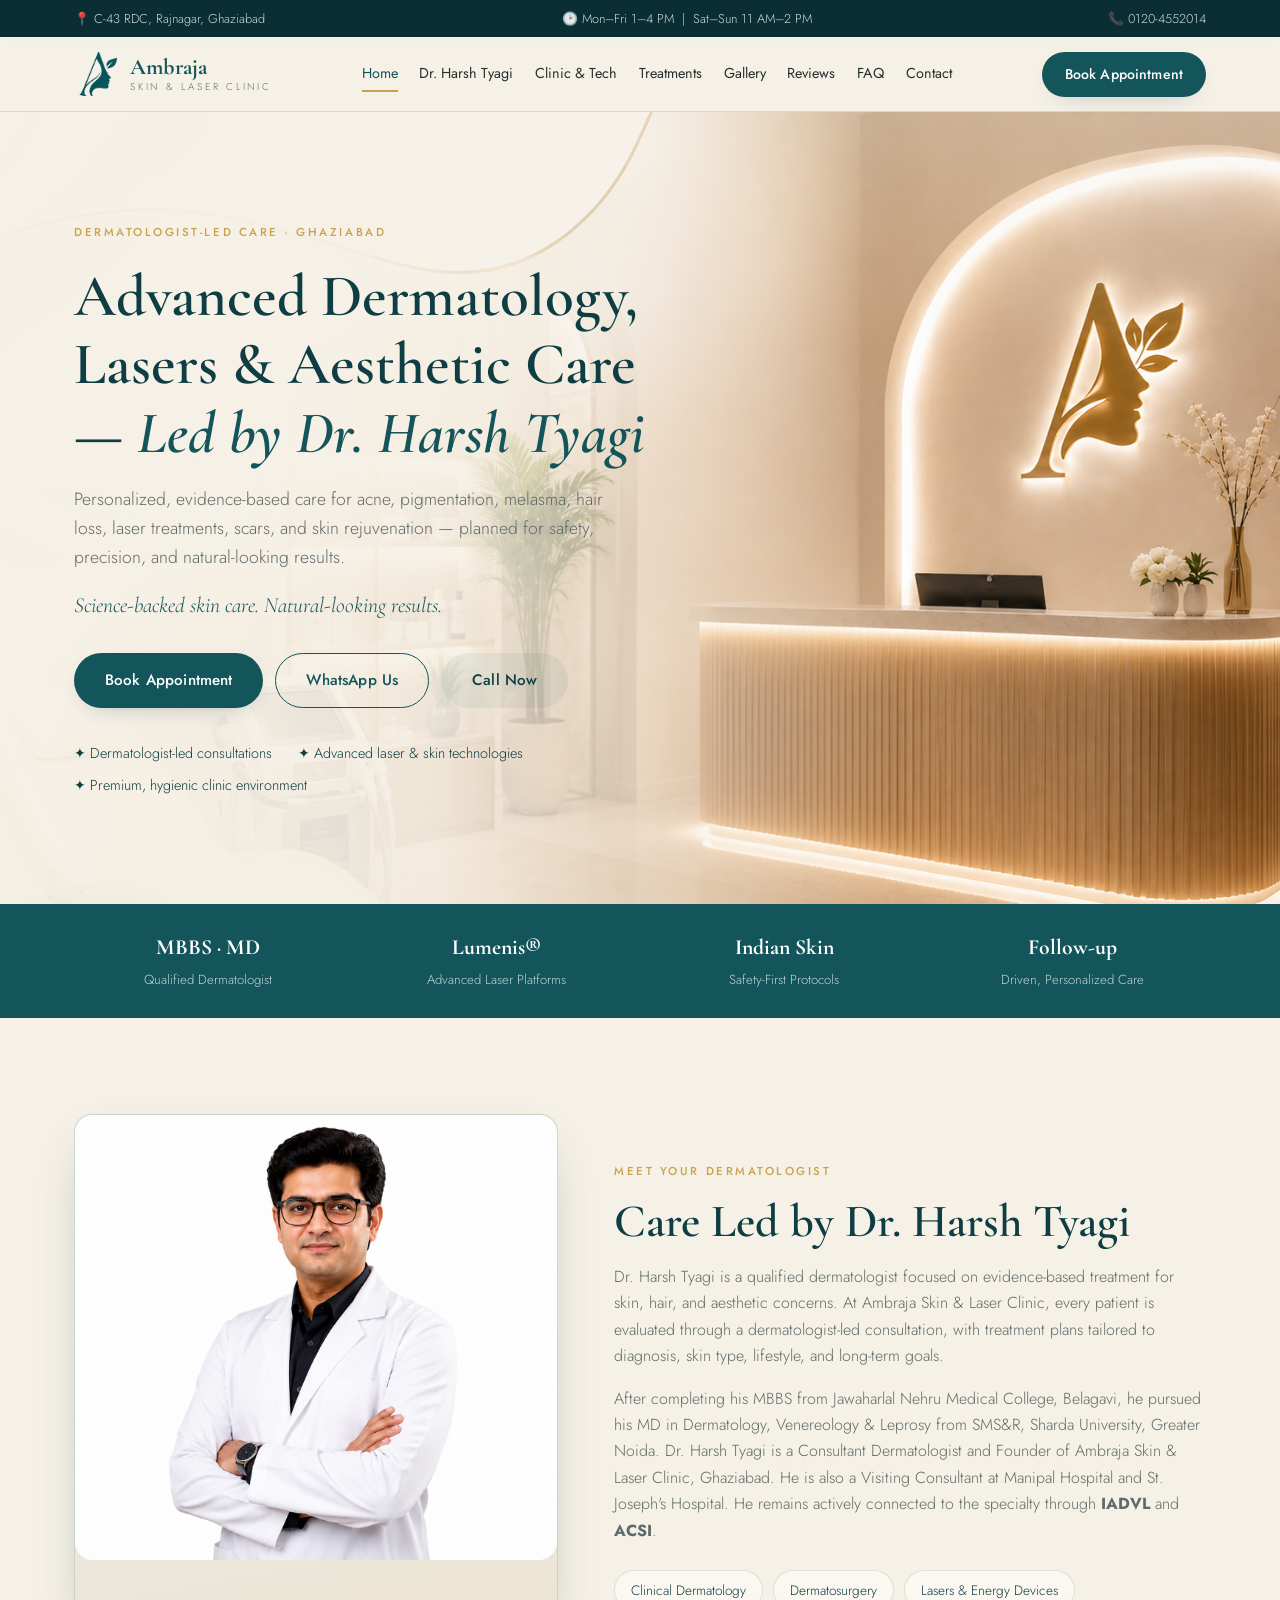
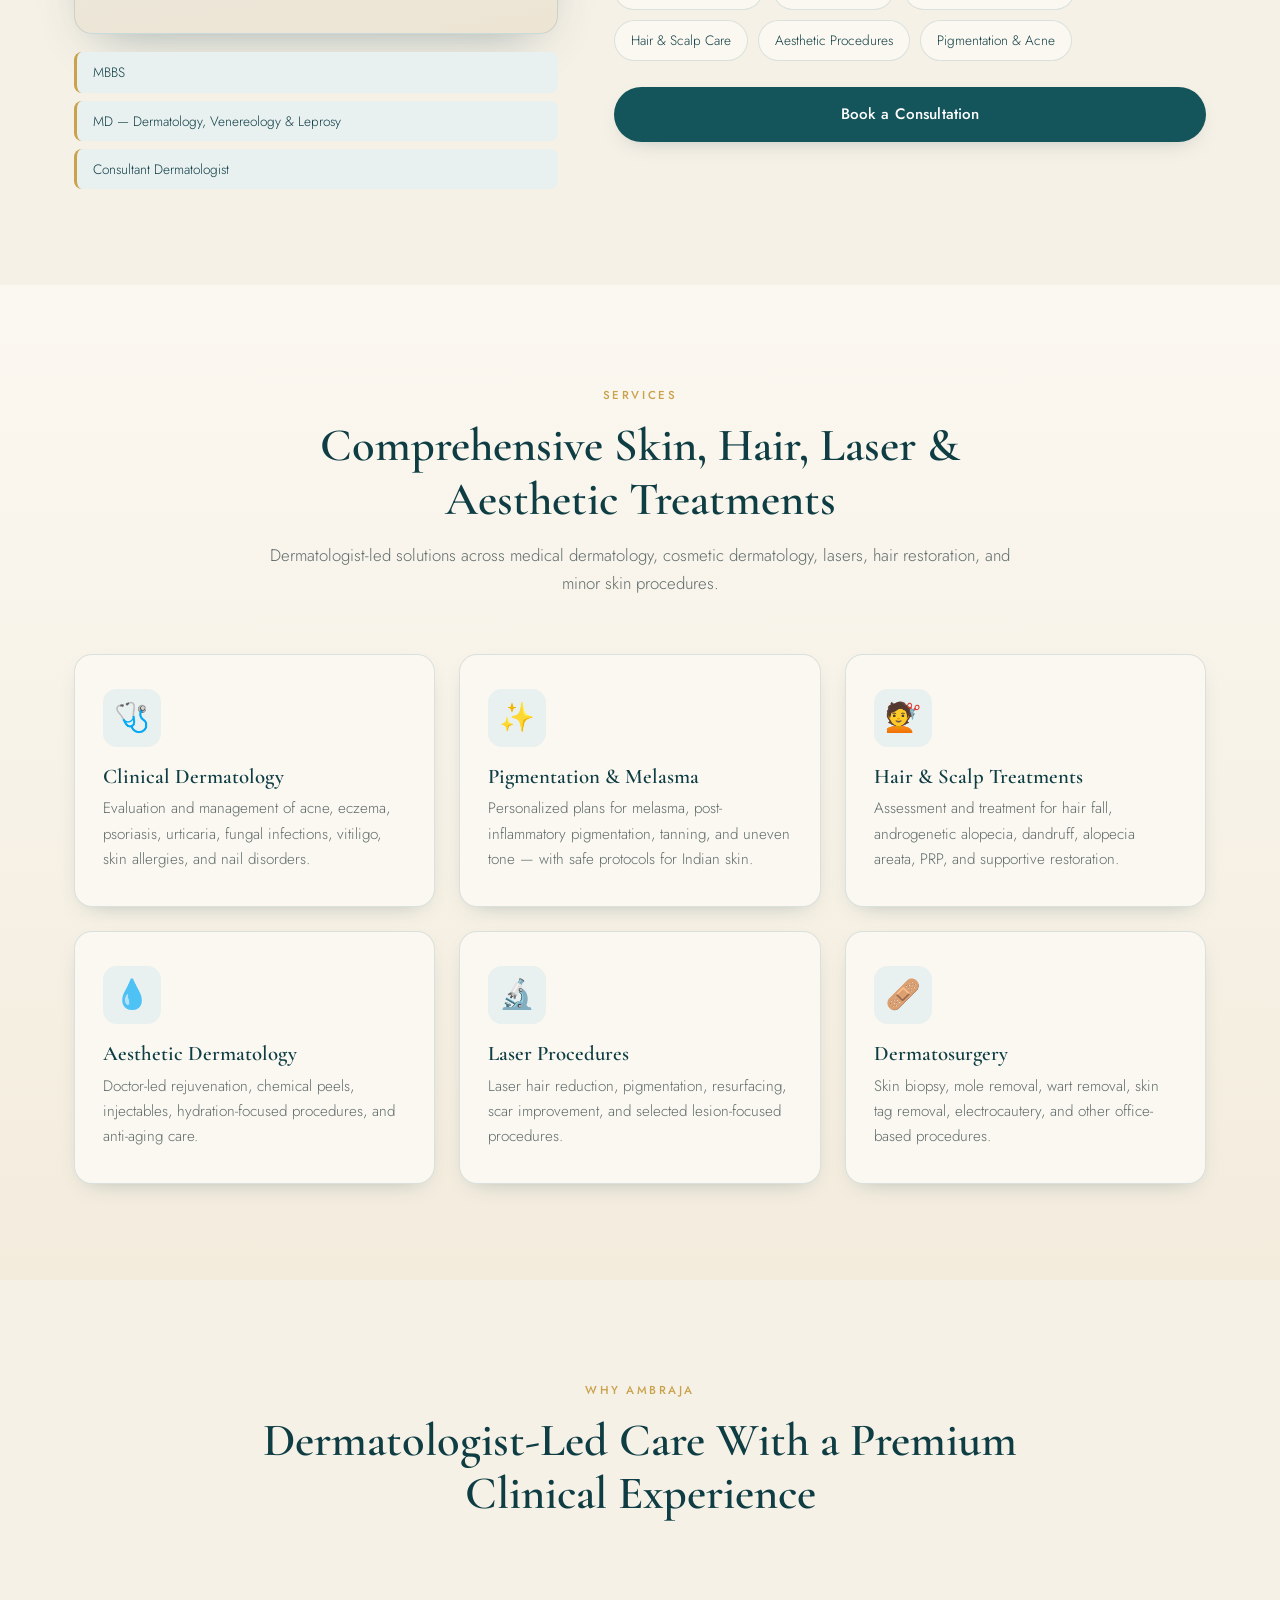
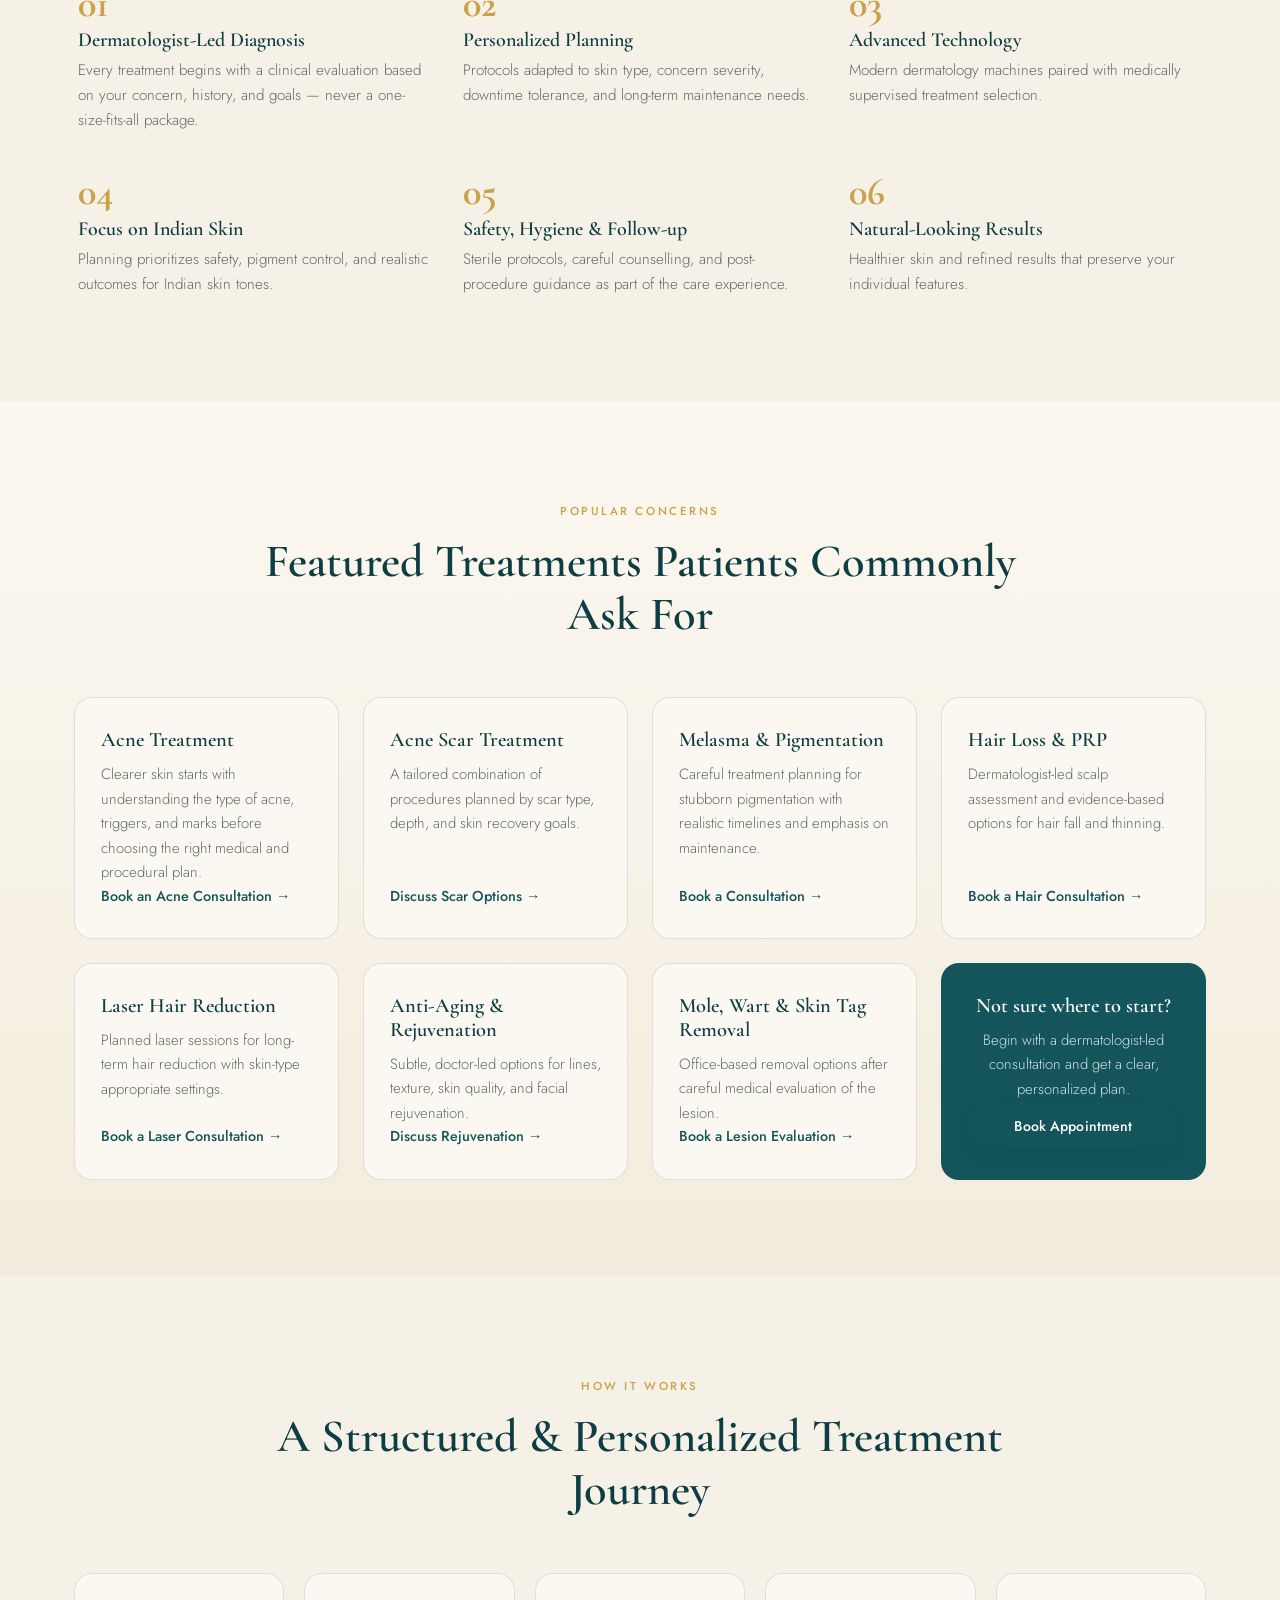
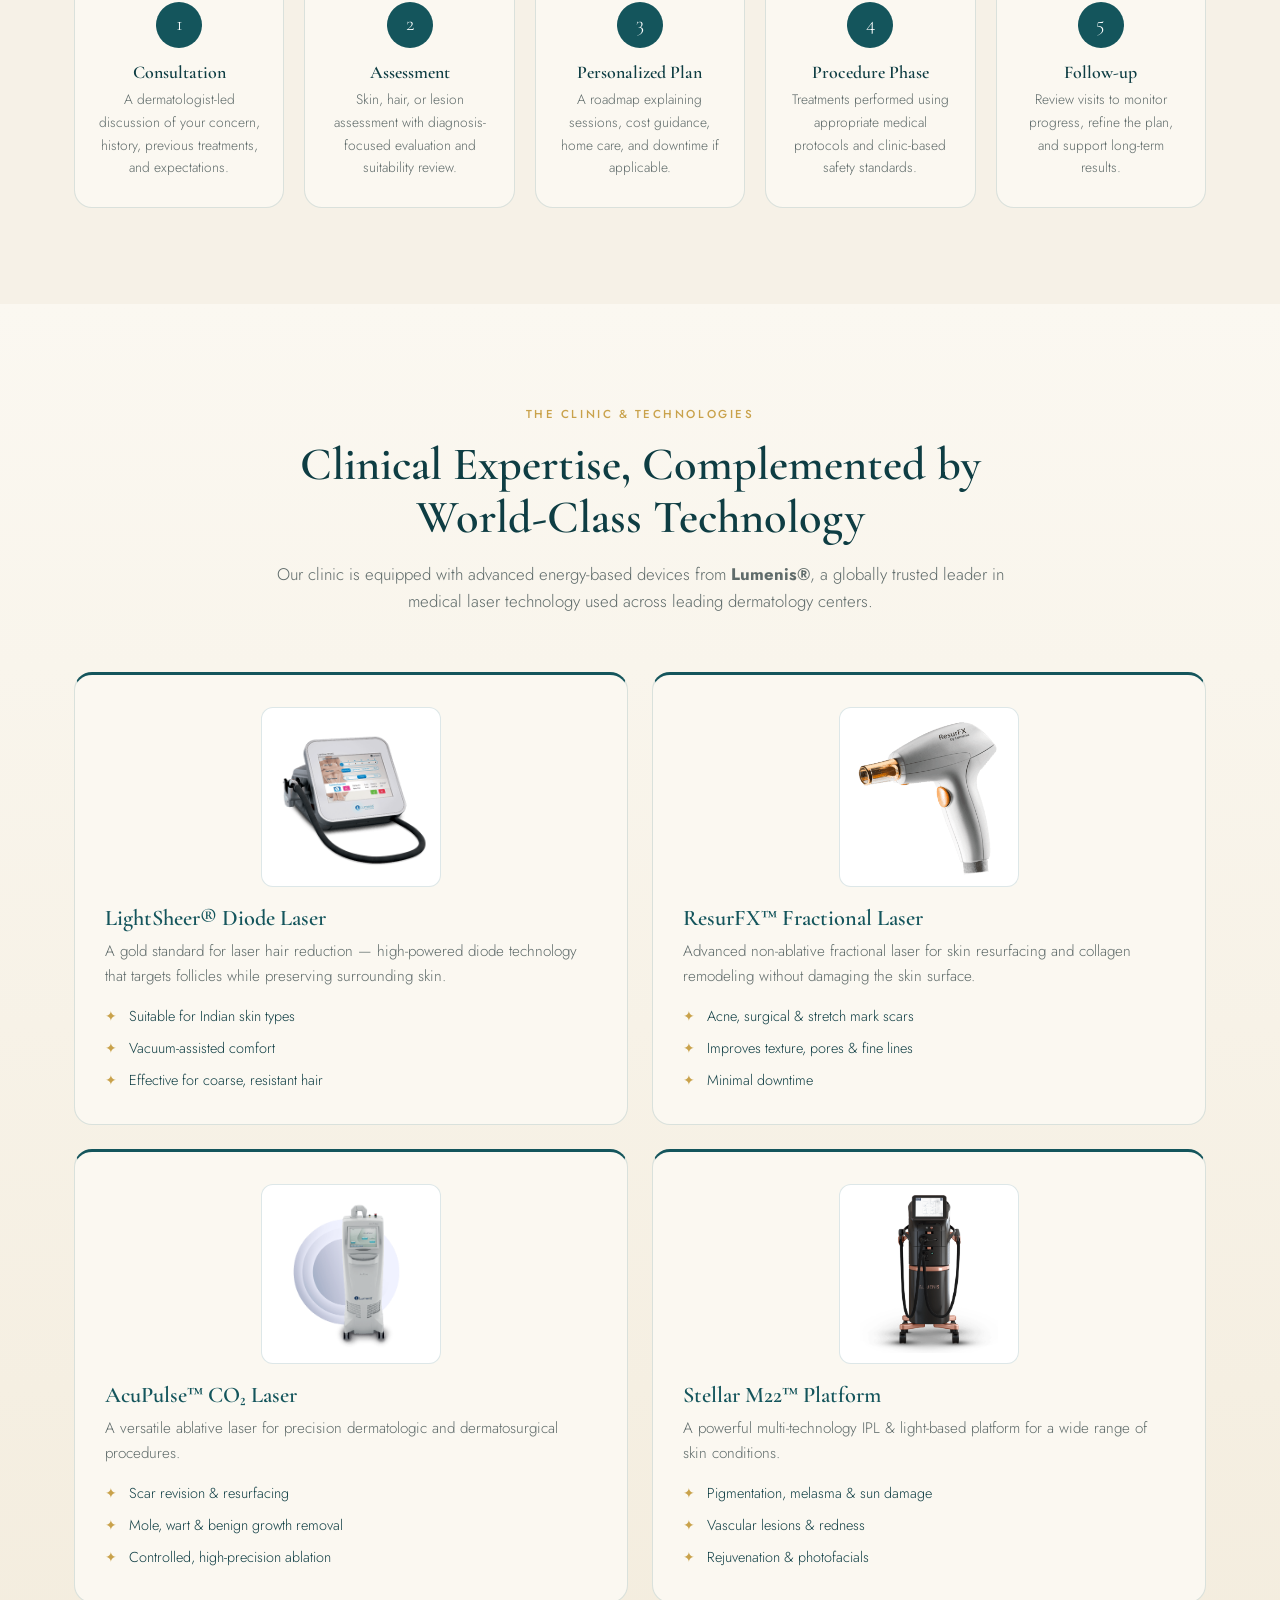
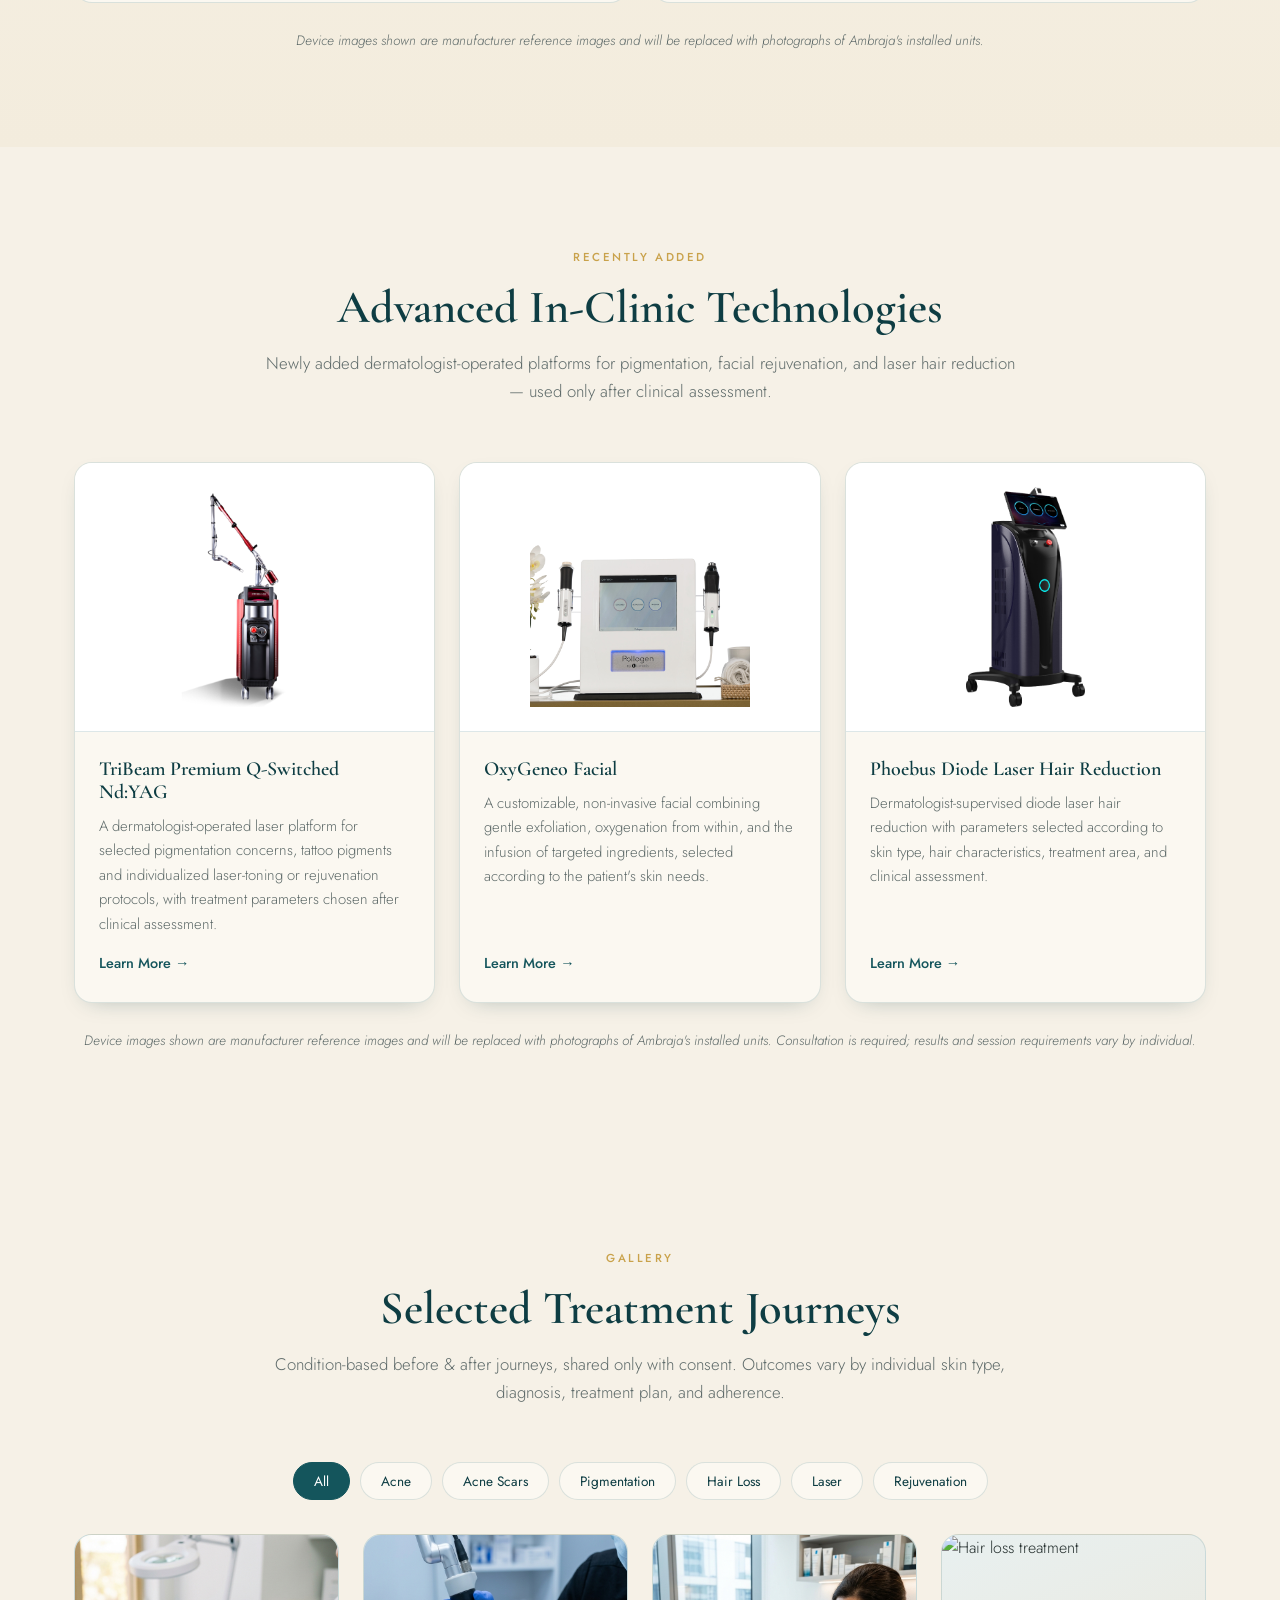
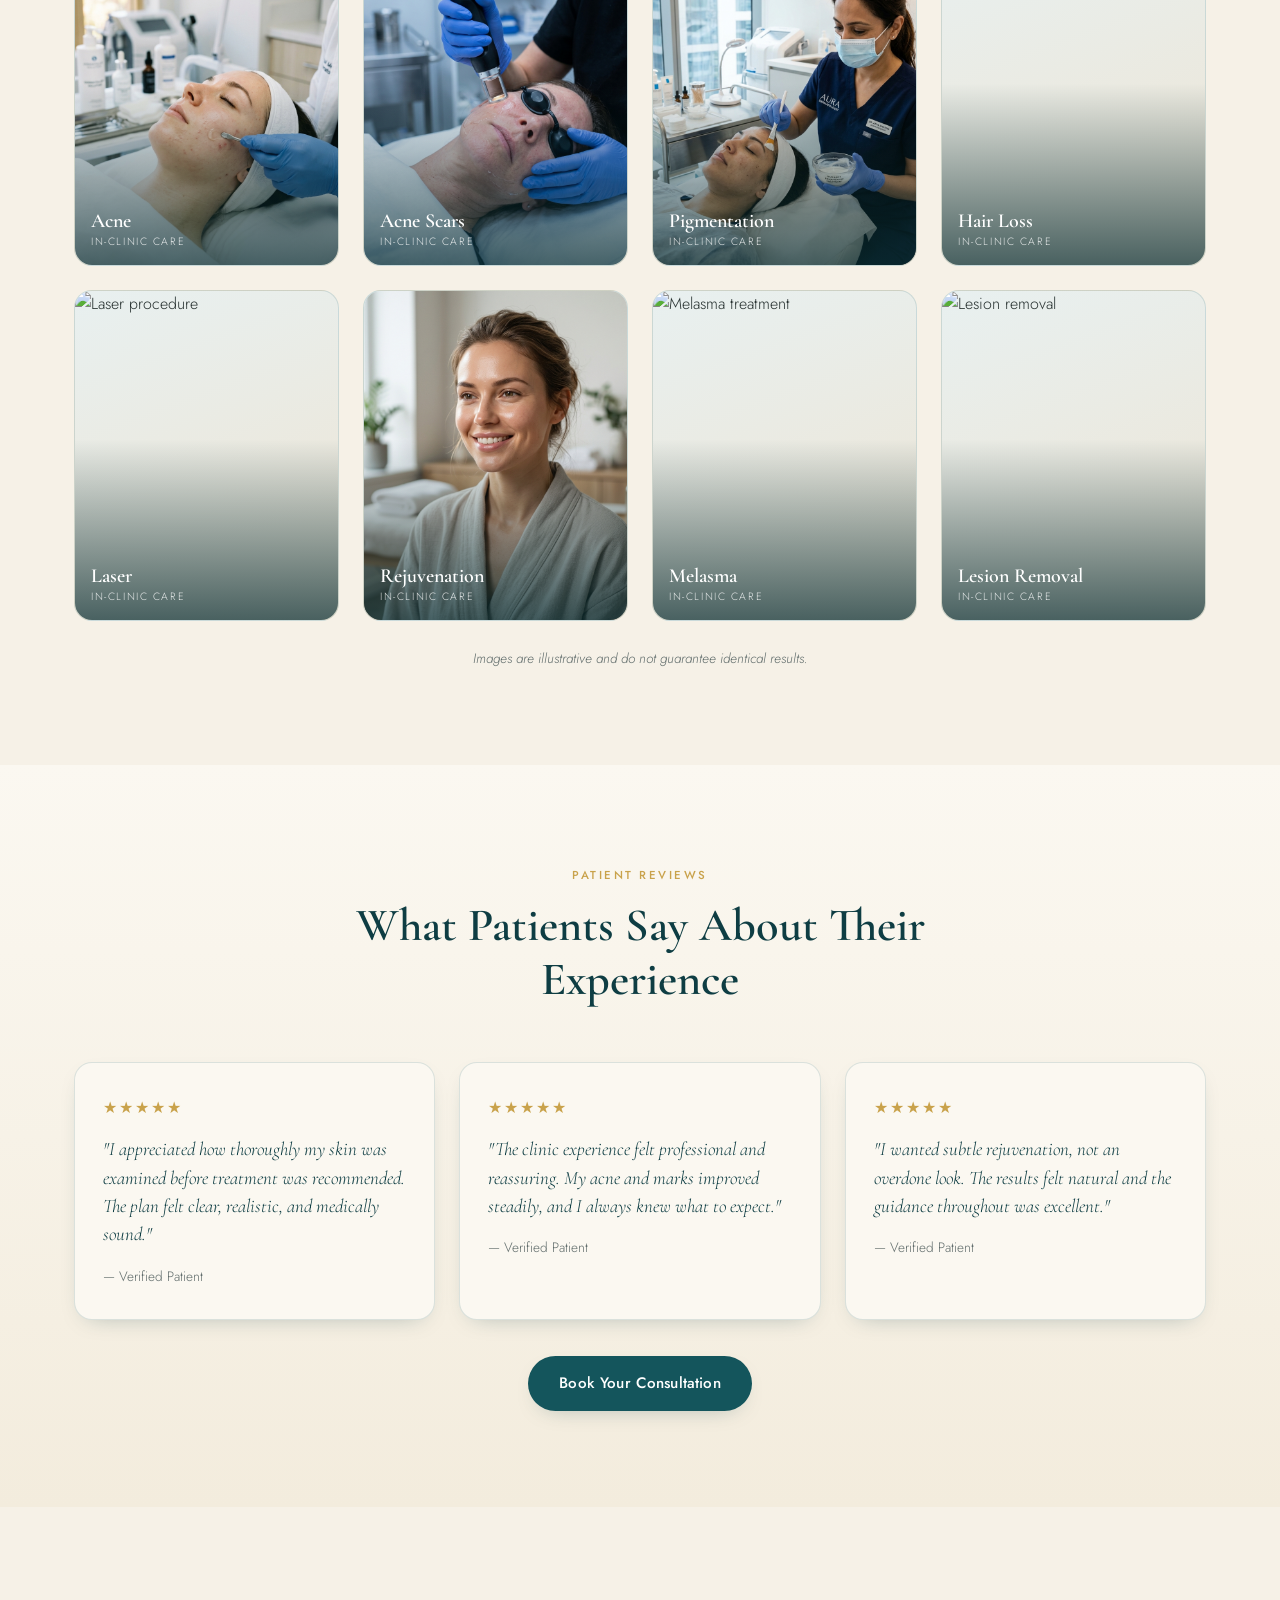
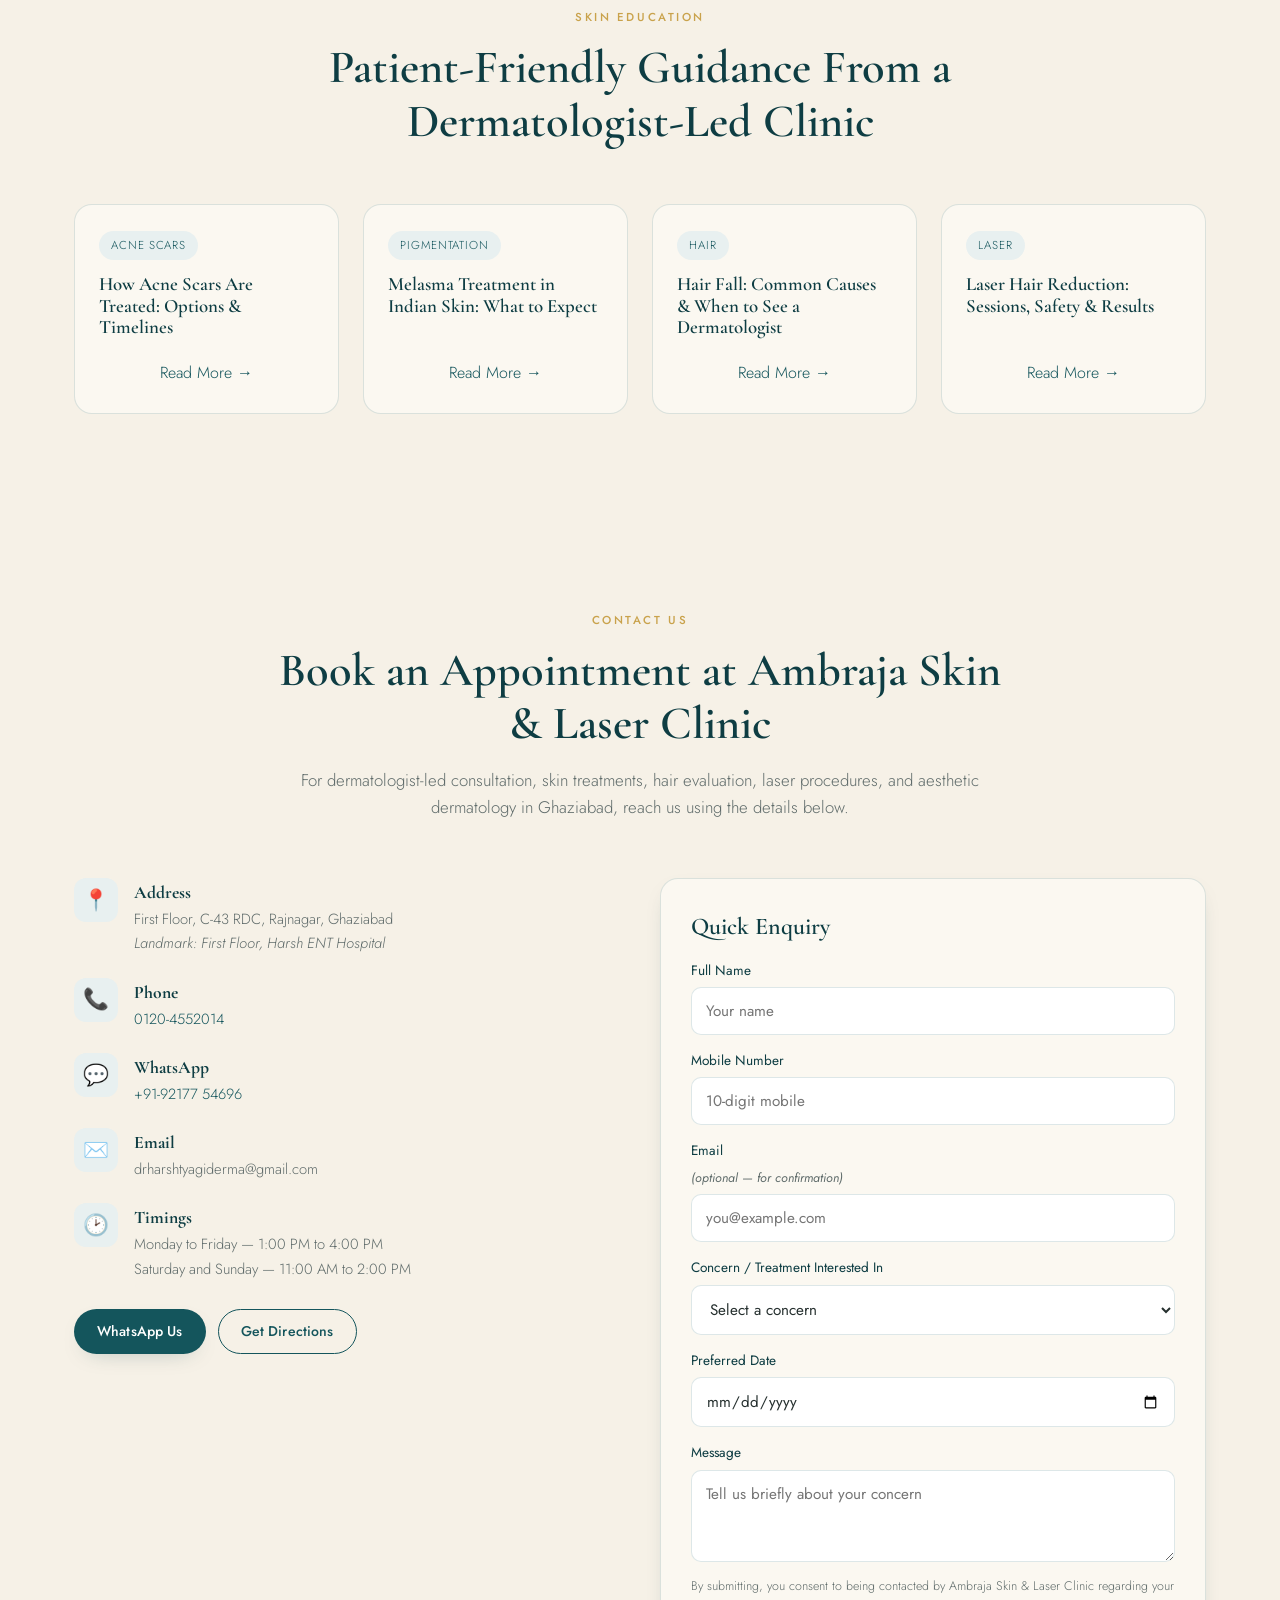
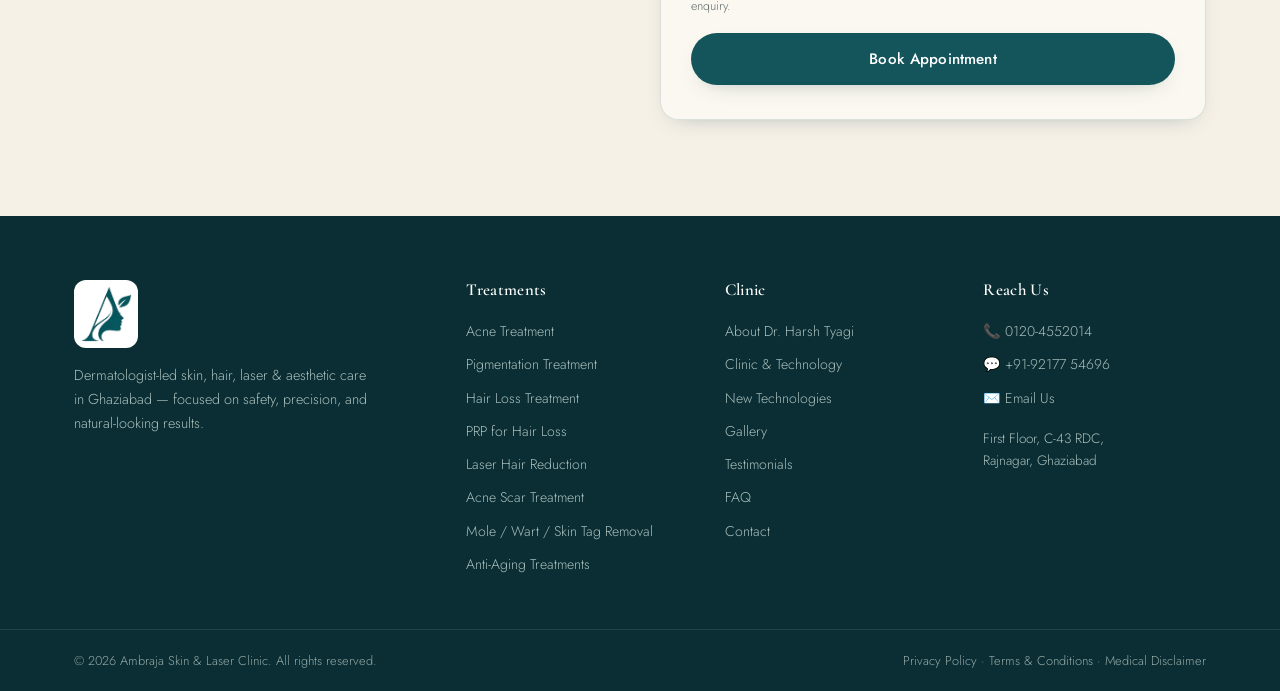
==== commit eb4ee9b7: "upated images and pages" ====
--- a/skin-clinic-main/index.html
+++ b/skin-clinic-main/index.html
@@ -1,672 +1,1039 @@
-<!DOCTYPE html>
+<!doctype html>
 <html lang="en">
-
-<head>
-  <meta charset="UTF-8" />
-  <meta name="viewport" content="width=device-width, initial-scale=1.0" />
-  <title>Dermatologist in Ghaziabad | Skin, Hair, Laser Clinic | Ambraja Skin &amp; Laser Clinic</title>
-  <meta name="description"
-    content="Ambraja Skin & Laser Clinic in Ghaziabad offers dermatologist-led care for acne, pigmentation, melasma, hair loss, lasers, PRP, acne scars, anti-aging, and skin procedures." />
-  <link rel="icon" type="image/jpeg" href="Public/logo/logo.jpeg" />
-  <link rel="preconnect" href="https://fonts.googleapis.com" />
-  <link rel="preconnect" href="https://fonts.gstatic.com" crossorigin />
-  <link
-    href="https://fonts.googleapis.com/css2?family=Cormorant+Garamond:wght@400;500;600;700&family=Jost:wght@300;400;500;600&display=swap"
-    rel="stylesheet" />
-  <link rel="stylesheet" href="css/style.css" />
-</head>
-
-<body>
-
-  <!-- ============ TOP BAR ============ -->
-  <div class="topbar">
-    <div class="container topbar__inner">
-      <span class="topbar__item">📍 C-43 RDC, Rajnagar, Ghaziabad</span>
-      <span class="topbar__item">🕑 Mon–Sat &nbsp;|&nbsp; Appointments &amp; Walk-ins</span>
-      <a class="topbar__item" href="tel:01204552014">📞 0120-4552014</a>
+  <head>
+    <meta charset="UTF-8" />
+    <meta name="viewport" content="width=device-width, initial-scale=1.0" />
+    <title>
+      Dermatologist in Ghaziabad | Skin, Hair, Laser Clinic | Ambraja Skin &amp;
+      Laser Clinic
+    </title>
+    <meta
+      name="description"
+      content="Ambraja Skin & Laser Clinic in Ghaziabad offers dermatologist-led care for acne, pigmentation, melasma, hair loss, lasers, PRP, acne scars, anti-aging, and skin procedures."
+    />
+    <link rel="icon" type="image/jpeg" href="Public/logo/logo.png" />
+    <link rel="preconnect" href="https://fonts.googleapis.com" />
+    <link rel="preconnect" href="https://fonts.gstatic.com" crossorigin />
+    <link
+      href="https://fonts.googleapis.com/css2?family=Cormorant+Garamond:wght@400;500;600;700&family=Jost:wght@300;400;500;600&display=swap"
+      rel="stylesheet"
+    />
+    <link rel="stylesheet" href="css/style.css" />
+    <script type="application/ld+json">
+      {
+        "@context": "https://schema.org",
+        "@type": "MedicalClinic",
+        "name": "Ambraja Skin & Laser Clinic",
+        "image": "https://www.ambrajaskinclinic.com/Public/logo/logo.png",
+        "telephone": "+91-120-4552014",
+        "email": "drharshtyagiderma@gmail.com",
+        "address": {
+          "@type": "PostalAddress",
+          "streetAddress": "First Floor, C-43 RDC, Rajnagar",
+          "addressLocality": "Ghaziabad",
+          "addressRegion": "UP",
+          "addressCountry": "IN"
+        },
+        "openingHoursSpecification": [
+          {
+            "@type": "OpeningHoursSpecification",
+            "dayOfWeek": [
+              "Monday",
+              "Tuesday",
+              "Wednesday",
+              "Thursday",
+              "Friday"
+            ],
+            "opens": "13:00",
+            "closes": "16:00"
+          },
+          {
+            "@type": "OpeningHoursSpecification",
+            "dayOfWeek": ["Saturday", "Sunday"],
+            "opens": "11:00",
+            "closes": "14:00"
+          }
+        ]
+      }
+    </script>
+  </head>
+
+  <body>
+
+    <!-- ============ TOP BAR ============ -->
+    <div class="topbar">
+      <div class="container topbar__inner">
+        <span class="topbar__item">📍 C-43 RDC, Rajnagar, Ghaziabad</span>
+        <span class="topbar__item">🕑 Mon–Fri 1–4 PM &nbsp;|&nbsp; Sat–Sun 11 AM–2 PM</span>
+        <a class="topbar__item" href="tel:01204552014">📞 0120-4552014</a>
+      </div>
     </div>
-  </div>
-
-  <!-- ============ HEADER ============ -->
-  <header class="header" id="header">
-    <div class="container header__inner">
-      <a href="#home" class="brand">
-        <img src="Public/logo/logo.jpeg" alt="Ambraja Skin & Laser Clinic logo" class="brand__mark" />
-        <span class="brand__text">
-          <span class="brand__name">Ambraja</span>
-          <span class="brand__sub">Skin &amp; Laser Clinic</span>
-        </span>
-      </a>
-
-      <nav class="nav" id="nav">
-        <a href="#home" class="nav__link">Home</a>
-        <a href="#doctor" class="nav__link">Dr. Harsh Tyagi</a>
-        <a href="#clinic" class="nav__link">Clinic &amp; Tech</a>
-        <a href="#services" class="nav__link">Treatments</a>
-        <a href="#gallery" class="nav__link">Gallery</a>
-        <a href="#testimonials" class="nav__link">Reviews</a>
-        <a href="#faq" class="nav__link">FAQ</a>
-        <a href="#contact" class="nav__link">Contact</a>
-      </nav>
-
-      <div class="header__cta">
-        <a href="#contact" class="btn btn--primary btn--sm">Book Appointment</a>
-        <button class="nav-toggle" id="navToggle" aria-label="Open menu">
-          <span></span><span></span><span></span>
-        </button>
-      </div>
-    </div>
-  </header>
-
-  <!-- ============ HERO ============ -->
-  <section class="hero" id="home">
-    <div class="hero__bg"></div>
-    <div class="hero__overlay"></div>
-    <div class="container hero__inner">
-      <div class="hero__content">
-        <span class="eyebrow">Dermatologist-Led Care · Ghaziabad</span>
-        <h1 class="hero__title">
-          Advanced Dermatology, Lasers &amp; Aesthetic Care —
-          <span class="accent">Led by Dr. Harsh Tyagi</span>
-        </h1>
-        <p class="hero__sub">
-          Personalized, evidence-based care for acne, pigmentation, melasma, hair loss,
-          laser treatments, scars, and skin rejuvenation — planned for safety, precision,
-          and natural-looking results.
+
+    <!-- ============ HEADER ============ -->
+    <header class="header" id="header">
+      <div class="container header__inner">
+        <a href="index.html" class="brand">
+          <img src="Public/logo/logo.png" alt="Ambraja Skin &amp; Laser Clinic logo" class="brand__mark" />
+          <span class="brand__text">
+            <span class="brand__name">Ambraja</span>
+            <span class="brand__sub">Skin &amp; Laser Clinic</span>
+          </span>
+        </a>
+        <nav class="nav" id="nav" aria-label="Primary navigation">
+          <a href="index.html" class="nav__link is-active" aria-current="page">Home</a>
+          <a href="doctor.html" class="nav__link">Dr. Harsh Tyagi</a>
+          <a href="clinic.html" class="nav__link">Clinic &amp; Tech</a>
+          <a href="treatments.html" class="nav__link">Treatments</a>
+          <a href="gallery.html" class="nav__link">Gallery</a>
+          <a href="reviews.html" class="nav__link">Reviews</a>
+          <a href="faq.html" class="nav__link">FAQ</a>
+          <a href="contact.html" class="nav__link">Contact</a>
+        </nav>
+        <div class="header__cta">
+          <a href="enquiry.html" class="btn btn--primary btn--sm">Book Appointment</a>
+          <button class="nav-toggle" id="navToggle" aria-label="Open menu" aria-expanded="false">
+            <span></span><span></span><span></span>
+          </button>
+        </div>
+      </div>
+    </header>
+
+    <!-- ============ HERO ============ -->
+    <section class="hero" id="home">
+      <div class="hero__bg"></div>
+      <div class="hero__overlay"></div>
+      <div class="container hero__inner">
+        <div class="hero__content">
+          <span class="eyebrow">Dermatologist-Led Care · Ghaziabad</span>
+          <h1 class="hero__title">
+            Advanced Dermatology, Lasers &amp; Aesthetic Care —
+            <span class="accent">Led by Dr. Harsh Tyagi</span>
+          </h1>
+          <p class="hero__sub">
+            Personalized, evidence-based care for acne, pigmentation, melasma,
+            hair loss, laser treatments, scars, and skin rejuvenation — planned
+            for safety, precision, and natural-looking results.
+          </p>
+          <p class="hero__promise">
+            Science-backed skin care. Natural-looking results.
+          </p>
+
+          <div class="hero__actions">
+            <a href="enquiry.html" class="btn btn--primary">Book Appointment</a>
+            <a
+              href="https://wa.me/919217754696"
+              class="btn btn--outline"
+              target="_blank"
+              rel="noopener"
+              >WhatsApp Us</a
+            >
+            <a href="tel:01204552014" class="btn btn--ghost">Call Now</a>
+          </div>
+
+          <ul class="hero__trust">
+            <li>✦ Dermatologist-led consultations</li>
+            <li>✦ Advanced laser &amp; skin technologies</li>
+            <li>✦ Premium, hygienic clinic environment</li>
+          </ul>
+        </div>
+      </div>
+    </section>
+
+    <!-- ============ TRUST STRIP ============ -->
+    <section class="strip">
+      <div class="container strip__inner">
+        <div class="strip__item">
+          <strong>MBBS · MD</strong><span>Qualified Dermatologist</span>
+        </div>
+        <div class="strip__item">
+          <strong>Lumenis®</strong><span>Advanced Laser Platforms</span>
+        </div>
+        <div class="strip__item">
+          <strong>Indian Skin</strong><span>Safety-First Protocols</span>
+        </div>
+        <div class="strip__item">
+          <strong>Follow-up</strong><span>Driven, Personalized Care</span>
+        </div>
+      </div>
+    </section>
+
+    <!-- ============ DOCTOR ============ -->
+    <section class="section doctor" id="doctor">
+      <div class="container doctor__inner">
+        <div class="doctor__media">
+          <div class="doctor__photo">
+            <img
+              src="Public/logo/dr.png"
+              alt="Dr. Harsh Tyagi, Dermatologist"
+              class="doctor__img"
+            />
+          </div>
+          <div class="doctor__quals">
+            <span>MBBS</span>
+            <span>MD — Dermatology, Venereology &amp; Leprosy</span>
+            <span>Consultant Dermatologist</span>
+          </div>
+        </div>
+        <div class="doctor__body">
+          <span class="eyebrow">Meet Your Dermatologist</span>
+          <h2 class="section__title">Care Led by Dr. Harsh Tyagi</h2>
+          <p>
+            Dr. Harsh Tyagi is a qualified dermatologist focused on
+            evidence-based treatment for skin, hair, and aesthetic concerns. At
+            Ambraja Skin &amp; Laser Clinic, every patient is evaluated through
+            a dermatologist-led consultation, with treatment plans tailored to
+            diagnosis, skin type, lifestyle, and long-term goals.
+          </p>
+          <p>
+            After completing his MBBS from Jawaharlal Nehru Medical College,
+            Belagavi, he pursued his MD in Dermatology, Venereology &amp;
+            Leprosy from SMS&amp;R, Sharda University, Greater Noida. Dr. Harsh
+            Tyagi is a Consultant Dermatologist and Founder of Ambraja Skin
+            &amp; Laser Clinic, Ghaziabad. He is also a Visiting Consultant at
+            Manipal Hospital and St. Joseph's Hospital. He remains actively
+            connected to the specialty through
+            <strong>IADVL</strong> and <strong>ACSI</strong>.
+          </p>
+          <ul class="doctor__expertise">
+            <li>Clinical Dermatology</li>
+            <li>Dermatosurgery</li>
+            <li>Lasers &amp; Energy Devices</li>
+            <li>Hair &amp; Scalp Care</li>
+            <li>Aesthetic Procedures</li>
+            <li>Pigmentation &amp; Acne</li>
+          </ul>
+          <a href="#contact" class="btn btn--primary">Book a Consultation</a>
+        </div>
+      </div>
+    </section>
+
+    <!-- ============ SERVICES ============ -->
+    <section class="section services alt" id="services">
+      <div class="container">
+        <div class="section__head">
+          <span class="eyebrow">Services</span>
+          <h2 class="section__title">
+            Comprehensive Skin, Hair, Laser &amp; Aesthetic Treatments
+          </h2>
+          <p class="section__lead">
+            Dermatologist-led solutions across medical dermatology, cosmetic
+            dermatology, lasers, hair restoration, and minor skin procedures.
+          </p>
+        </div>
+
+        <div class="grid grid--3">
+          <article class="card">
+            <div class="card__icon">🩺</div>
+            <h3>Clinical Dermatology</h3>
+            <p>
+              Evaluation and management of acne, eczema, psoriasis, urticaria,
+              fungal infections, vitiligo, skin allergies, and nail disorders.
+            </p>
+          </article>
+          <article class="card">
+            <div class="card__icon">✨</div>
+            <h3>Pigmentation &amp; Melasma</h3>
+            <p>
+              Personalized plans for melasma, post-inflammatory pigmentation,
+              tanning, and uneven tone — with safe protocols for Indian skin.
+            </p>
+          </article>
+          <article class="card">
+            <div class="card__icon">💇</div>
+            <h3>Hair &amp; Scalp Treatments</h3>
+            <p>
+              Assessment and treatment for hair fall, androgenetic alopecia,
+              dandruff, alopecia areata, PRP, and supportive restoration.
+            </p>
+          </article>
+          <article class="card">
+            <div class="card__icon">💧</div>
+            <h3>Aesthetic Dermatology</h3>
+            <p>
+              Doctor-led rejuvenation, chemical peels, injectables,
+              hydration-focused procedures, and anti-aging care.
+            </p>
+          </article>
+          <article class="card">
+            <div class="card__icon">🔬</div>
+            <h3>Laser Procedures</h3>
+            <p>
+              Laser hair reduction, pigmentation, resurfacing, scar improvement,
+              and selected lesion-focused procedures.
+            </p>
+          </article>
+          <article class="card">
+            <div class="card__icon">🩹</div>
+            <h3>Dermatosurgery</h3>
+            <p>
+              Skin biopsy, mole removal, wart removal, skin tag removal,
+              electrocautery, and other office-based procedures.
+            </p>
+          </article>
+        </div>
+      </div>
+    </section>
+
+    <!-- ============ WHY CHOOSE ============ -->
+    <section class="section why">
+      <div class="container">
+        <div class="section__head">
+          <span class="eyebrow">Why Ambraja</span>
+          <h2 class="section__title">
+            Dermatologist-Led Care With a Premium Clinical Experience
+          </h2>
+        </div>
+        <div class="grid grid--3">
+          <div class="why__item">
+            <span class="why__num">01</span>
+            <h3>Dermatologist-Led Diagnosis</h3>
+            <p>
+              Every treatment begins with a clinical evaluation based on your
+              concern, history, and goals — never a one-size-fits-all package.
+            </p>
+          </div>
+          <div class="why__item">
+            <span class="why__num">02</span>
+            <h3>Personalized Planning</h3>
+            <p>
+              Protocols adapted to skin type, concern severity, downtime
+              tolerance, and long-term maintenance needs.
+            </p>
+          </div>
+          <div class="why__item">
+            <span class="why__num">03</span>
+            <h3>Advanced Technology</h3>
+            <p>
+              Modern dermatology machines paired with medically supervised
+              treatment selection.
+            </p>
+          </div>
+          <div class="why__item">
+            <span class="why__num">04</span>
+            <h3>Focus on Indian Skin</h3>
+            <p>
+              Planning prioritizes safety, pigment control, and realistic
+              outcomes for Indian skin tones.
+            </p>
+          </div>
+          <div class="why__item">
+            <span class="why__num">05</span>
+            <h3>Safety, Hygiene &amp; Follow-up</h3>
+            <p>
+              Sterile protocols, careful counselling, and post-procedure
+              guidance as part of the care experience.
+            </p>
+          </div>
+          <div class="why__item">
+            <span class="why__num">06</span>
+            <h3>Natural-Looking Results</h3>
+            <p>
+              Healthier skin and refined results that preserve your individual
+              features.
+            </p>
+          </div>
+        </div>
+      </div>
+    </section>
+
+    <!-- ============ FEATURED TREATMENTS ============ -->
+    <section class="section treatments alt" id="treatments">
+      <div class="container">
+        <div class="section__head">
+          <span class="eyebrow">Popular Concerns</span>
+          <h2 class="section__title">
+            Featured Treatments Patients Commonly Ask For
+          </h2>
+        </div>
+        <div class="grid grid--4">
+          <article class="tcard">
+            <h3>Acne Treatment</h3>
+            <p>
+              Clearer skin starts with understanding the type of acne, triggers,
+              and marks before choosing the right medical and procedural plan.
+            </p>
+            <a href="#contact" class="tcard__link"
+              >Book an Acne Consultation →</a
+            >
+          </article>
+          <article class="tcard">
+            <h3>Acne Scar Treatment</h3>
+            <p>
+              A tailored combination of procedures planned by scar type, depth,
+              and skin recovery goals.
+            </p>
+            <a href="#contact" class="tcard__link">Discuss Scar Options →</a>
+          </article>
+          <article class="tcard">
+            <h3>Melasma &amp; Pigmentation</h3>
+            <p>
+              Careful treatment planning for stubborn pigmentation with
+              realistic timelines and emphasis on maintenance.
+            </p>
+            <a href="#contact" class="tcard__link">Book a Consultation →</a>
+          </article>
+          <article class="tcard">
+            <h3>Hair Loss &amp; PRP</h3>
+            <p>
+              Dermatologist-led scalp assessment and evidence-based options for
+              hair fall and thinning.
+            </p>
+            <a href="#contact" class="tcard__link"
+              >Book a Hair Consultation →</a
+            >
+          </article>
+          <article class="tcard">
+            <h3>Laser Hair Reduction</h3>
+            <p>
+              Planned laser sessions for long-term hair reduction with skin-type
+              appropriate settings.
+            </p>
+            <a href="#contact" class="tcard__link"
+              >Book a Laser Consultation →</a
+            >
+          </article>
+          <article class="tcard">
+            <h3>Anti-Aging &amp; Rejuvenation</h3>
+            <p>
+              Subtle, doctor-led options for lines, texture, skin quality, and
+              facial rejuvenation.
+            </p>
+            <a href="#contact" class="tcard__link">Discuss Rejuvenation →</a>
+          </article>
+          <article class="tcard">
+            <h3>Mole, Wart &amp; Skin Tag Removal</h3>
+            <p>
+              Office-based removal options after careful medical evaluation of
+              the lesion.
+            </p>
+            <a href="#contact" class="tcard__link"
+              >Book a Lesion Evaluation →</a
+            >
+          </article>
+          <article class="tcard tcard--cta">
+            <h3>Not sure where to start?</h3>
+            <p>
+              Begin with a dermatologist-led consultation and get a clear,
+              personalized plan.
+            </p>
+            <a href="#contact" class="btn btn--primary btn--sm"
+              >Book Appointment</a
+            >
+          </article>
+        </div>
+      </div>
+    </section>
+
+    <!-- ============ JOURNEY ============ -->
+    <section class="section journey">
+      <div class="container">
+        <div class="section__head">
+          <span class="eyebrow">How It Works</span>
+          <h2 class="section__title">
+            A Structured &amp; Personalized Treatment Journey
+          </h2>
+        </div>
+        <div class="journey__track">
+          <div class="jstep">
+            <span class="jstep__no">1</span>
+            <h3>Consultation</h3>
+            <p>
+              A dermatologist-led discussion of your concern, history, previous
+              treatments, and expectations.
+            </p>
+          </div>
+          <div class="jstep">
+            <span class="jstep__no">2</span>
+            <h3>Assessment</h3>
+            <p>
+              Skin, hair, or lesion assessment with diagnosis-focused evaluation
+              and suitability review.
+            </p>
+          </div>
+          <div class="jstep">
+            <span class="jstep__no">3</span>
+            <h3>Personalized Plan</h3>
+            <p>
+              A roadmap explaining sessions, cost guidance, home care, and
+              downtime if applicable.
+            </p>
+          </div>
+          <div class="jstep">
+            <span class="jstep__no">4</span>
+            <h3>Procedure Phase</h3>
+            <p>
+              Treatments performed using appropriate medical protocols and
+              clinic-based safety standards.
+            </p>
+          </div>
+          <div class="jstep">
+            <span class="jstep__no">5</span>
+            <h3>Follow-up</h3>
+            <p>
+              Review visits to monitor progress, refine the plan, and support
+              long-term results.
+            </p>
+          </div>
+        </div>
+      </div>
+    </section>
+
+    <!-- ============ CLINIC & TECH ============ -->
+    <section class="section clinic alt" id="clinic">
+      <div class="container">
+        <div class="section__head">
+          <span class="eyebrow">The Clinic &amp; Technologies</span>
+          <h2 class="section__title">
+            Clinical Expertise, Complemented by World-Class Technology
+          </h2>
+          <p class="section__lead">
+            Our clinic is equipped with advanced energy-based devices from
+            <strong>Lumenis®</strong>, a globally trusted leader in medical
+            laser technology used across leading dermatology centers.
+          </p>
+        </div>
+        <div class="grid grid--2">
+          <article class="tech">
+            <img
+              src="Public/tech/lightsheer-desire.png"
+              alt="Lumenis LightSheer DESIRE diode laser system"
+              class="tech__img"
+              loading="lazy"
+            />
+            <h3>LightSheer® Diode Laser</h3>
+            <p>
+              A gold standard for laser hair reduction — high-powered diode
+              technology that targets follicles while preserving surrounding
+              skin.
+            </p>
+            <ul>
+              <li>Suitable for Indian skin types</li>
+              <li>Vacuum-assisted comfort</li>
+              <li>Effective for coarse, resistant hair</li>
+            </ul>
+          </article>
+          <article class="tech">
+            <img
+              src="Public/tech/resurfx.png"
+              alt="Lumenis ResurFX non-ablative fractional laser module"
+              class="tech__img"
+              loading="lazy"
+            />
+            <h3>ResurFX™ Fractional Laser</h3>
+            <p>
+              Advanced non-ablative fractional laser for skin resurfacing and
+              collagen remodeling without damaging the skin surface.
+            </p>
+            <ul>
+              <li>Acne, surgical &amp; stretch mark scars</li>
+              <li>Improves texture, pores &amp; fine lines</li>
+              <li>Minimal downtime</li>
+            </ul>
+          </article>
+          <article class="tech">
+            <img
+              src="Public/tech/acupulse-co2.png"
+              alt="Lumenis AcuPulse CO2 laser platform"
+              class="tech__img"
+              loading="lazy"
+            />
+            <h3>AcuPulse™ CO₂ Laser</h3>
+            <p>
+              A versatile ablative laser for precision dermatologic and
+              dermatosurgical procedures.
+            </p>
+            <ul>
+              <li>Scar revision &amp; resurfacing</li>
+              <li>Mole, wart &amp; benign growth removal</li>
+              <li>Controlled, high-precision ablation</li>
+            </ul>
+          </article>
+          <article class="tech">
+            <img
+              src="Public/tech/stellar-m22.png"
+              alt="Lumenis Stellar M22 multi-application platform"
+              class="tech__img"
+              loading="lazy"
+            />
+            <h3>Stellar M22™ Platform</h3>
+            <p>
+              A powerful multi-technology IPL &amp; light-based platform for a
+              wide range of skin conditions.
+            </p>
+            <ul>
+              <li>Pigmentation, melasma &amp; sun damage</li>
+              <li>Vascular lesions &amp; redness</li>
+              <li>Rejuvenation &amp; photofacials</li>
+            </ul>
+          </article>
+        </div>
+        <p class="disclaimer">
+          Device images shown are manufacturer reference images and will be
+          replaced with photographs of Ambraja's installed units.
         </p>
-        <p class="hero__promise">Science-backed skin care. Natural-looking results.</p>
-
-        <div class="hero__actions">
-          <a href="#contact" class="btn btn--primary">Book Appointment</a>
-          <a href="https://wa.me/919217754696" class="btn btn--outline" target="_blank" rel="noopener">WhatsApp Us</a>
-          <a href="tel:01204552014" class="btn btn--ghost">Call Now</a>
-        </div>
-
-        <ul class="hero__trust">
-          <li>✦ Dermatologist-led consultations</li>
-          <li>✦ Advanced laser &amp; skin technologies</li>
-          <li>✦ Premium, hygienic clinic environment</li>
-        </ul>
-      </div>
-    </div>
-  </section>
-
-  <!-- ============ TRUST STRIP ============ -->
-  <section class="strip">
-    <div class="container strip__inner">
-      <div class="strip__item"><strong>MBBS · MD</strong><span>Qualified Dermatologist</span></div>
-      <div class="strip__item"><strong>Lumenis®</strong><span>Advanced Laser Platforms</span></div>
-      <div class="strip__item"><strong>Indian Skin</strong><span>Safety-First Protocols</span></div>
-      <div class="strip__item"><strong>Follow-up</strong><span>Driven, Personalized Care</span></div>
-    </div>
-  </section>
-
-  <!-- ============ DOCTOR ============ -->
-  <section class="section doctor" id="doctor">
-    <div class="container doctor__inner">
-      <div class="doctor__media">
-        <div class="doctor__photo">
-          <img src="Public/logo/dr.png" alt="Dr. Harsh Tyagi, Dermatologist" class="doctor__img" />
-        </div>
-        <div class="doctor__quals">
-          <span>MBBS</span>
-          <span>MD — Dermatology, Venereology &amp; Leprosy</span>
-          <span>Consultant Dermatologist</span>
-        </div>
-      </div>
-      <div class="doctor__body">
-        <span class="eyebrow">Meet Your Dermatologist</span>
-        <h2 class="section__title">Care Led by Dr. Harsh Tyagi</h2>
-        <p>
-          Dr. Harsh Tyagi is a qualified dermatologist focused on evidence-based treatment for
-          skin, hair, and aesthetic concerns. At Ambraja Skin &amp; Laser Clinic, every patient is
-          evaluated through a dermatologist-led consultation, with treatment plans tailored to
-          diagnosis, skin type, lifestyle, and long-term goals.
+      </div>
+    </section>
+
+    <!-- ============ NEW TECHNOLOGIES ============ -->
+    <section class="section newtech" id="new-technologies">
+      <div class="container">
+        <div class="section__head">
+          <span class="eyebrow">Recently Added</span>
+          <h2 class="section__title">Advanced In-Clinic Technologies</h2>
+          <p class="section__lead">
+            Newly added dermatologist-operated platforms for pigmentation,
+            facial rejuvenation, and laser hair reduction — used only after
+            clinical assessment.
+          </p>
+        </div>
+        <div class="grid grid--3">
+          <article class="techcard">
+            <div class="techcard__media">
+              <img
+                src="Public/tech/tribeam-premium.png"
+                alt="TriBeam Premium Q-Switched Nd:YAG laser platform"
+                loading="lazy"
+              />
+            </div>
+            <div class="techcard__body">
+              <h3>TriBeam Premium Q-Switched Nd:YAG</h3>
+              <p>
+                A dermatologist-operated laser platform for selected
+                pigmentation concerns, tattoo pigments and individualized
+                laser-toning or rejuvenation protocols, with treatment
+                parameters chosen after clinical assessment.
+              </p>
+              <a
+                href="technologies/tribeam-premium-q-switched-nd-yag.html"
+                class="tcard__link"
+                >Learn More →</a
+              >
+            </div>
+          </article>
+          <article class="techcard">
+            <div class="techcard__media">
+              <img
+                src="Public/tech/oxygeneo-facial.jpg"
+                alt="Geneo OxyGeneo professional facial device"
+                loading="lazy"
+              />
+            </div>
+            <div class="techcard__body">
+              <h3>OxyGeneo Facial</h3>
+              <p>
+                A customizable, non-invasive facial combining gentle
+                exfoliation, oxygenation from within, and the infusion of
+                targeted ingredients, selected according to the patient's skin
+                needs.
+              </p>
+              <a
+                href="technologies/oxygeneo-facial-ghaziabad.html"
+                class="tcard__link"
+                >Learn More →</a
+              >
+            </div>
+          </article>
+          <article class="techcard">
+            <div class="techcard__media">
+              <img
+                src="Public/tech/phoebus-diode-laser.png"
+                alt="Phoebus diode laser hair-reduction platform"
+                loading="lazy"
+              />
+            </div>
+            <div class="techcard__body">
+              <h3>Phoebus Diode Laser Hair Reduction</h3>
+              <p>
+                Dermatologist-supervised diode laser hair reduction with
+                parameters selected according to skin type, hair
+                characteristics, treatment area, and clinical assessment.
+              </p>
+              <a href="laser-hair-reduction-ghaziabad.html" class="tcard__link"
+                >Learn More →</a
+              >
+            </div>
+          </article>
+        </div>
+        <p class="disclaimer">
+          Device images shown are manufacturer reference images and will be
+          replaced with photographs of Ambraja's installed units. Consultation
+          is required; results and session requirements vary by individual.
         </p>
-        <p>
-          After completing his MBBS from Jawaharlal Nehru Medical College, Belagavi, he pursued his
-          MD in Dermatology, Venereology &amp; Leprosy from SMS&amp;R, Sharda University, Greater Noida.
-          He is a Consultant Dermatologist at Ambraja Skin Clinic and a Visiting Consultant
-          Dermatologist at Manipal Hospital, Ghaziabad. He remains actively connected to the
-          specialty through <strong>IADVL</strong> and <strong>ACSI</strong>.
+      </div>
+    </section>
+
+    <!-- ============ GALLERY ============ -->
+    <section class="section gallery" id="gallery">
+      <div class="container">
+        <div class="section__head">
+          <span class="eyebrow">Gallery</span>
+          <h2 class="section__title">Selected Treatment Journeys</h2>
+          <p class="section__lead">
+            Condition-based before &amp; after journeys, shared only with
+            consent. Outcomes vary by individual skin type, diagnosis, treatment
+            plan, and adherence.
+          </p>
+        </div>
+        <div class="gallery__filters">
+          <button class="chip active">All</button>
+          <button class="chip">Acne</button>
+          <button class="chip">Acne Scars</button>
+          <button class="chip">Pigmentation</button>
+          <button class="chip">Hair Loss</button>
+          <button class="chip">Laser</button>
+          <button class="chip">Rejuvenation</button>
+        </div>
+        <div class="grid grid--4 gallery__grid">
+          <figure class="gtile" data-cat="acne">
+            <img
+              src="Public/gallery/acne.png"
+              alt="Acne treatment"
+              loading="lazy"
+            />
+            <figcaption class="gtile__cap">
+              <span>Acne</span><small>In-Clinic Care</small>
+            </figcaption>
+          </figure>
+          <figure class="gtile" data-cat="acne scars">
+            <img
+              src="Public/gallery/acne_scars.png"
+              alt="Acne scar treatment"
+              loading="lazy"
+            />
+            <figcaption class="gtile__cap">
+              <span>Acne Scars</span><small>In-Clinic Care</small>
+            </figcaption>
+          </figure>
+          <figure class="gtile" data-cat="pigmentation">
+            <img
+              src="Public/gallery/pigmentation.png"
+              alt="Pigmentation treatment"
+              loading="lazy"
+            />
+            <figcaption class="gtile__cap">
+              <span>Pigmentation</span><small>In-Clinic Care</small>
+            </figcaption>
+          </figure>
+          <figure class="gtile" data-cat="hair loss">
+            <img
+              src="https://images.pexels.com/photos/6333512/pexels-photo-6333512.jpeg?auto=compress&cs=tinysrgb&w=1000"
+              alt="Hair loss treatment"
+              loading="lazy"
+            />
+            <figcaption class="gtile__cap">
+              <span>Hair Loss</span><small>In-Clinic Care</small>
+            </figcaption>
+          </figure>
+          <figure class="gtile" data-cat="laser">
+            <img
+              src="https://images.pexels.com/photos/4586726/pexels-photo-4586726.jpeg?auto=compress&cs=tinysrgb&w=1000"
+              alt="Laser procedure"
+              loading="lazy"
+            />
+            <figcaption class="gtile__cap">
+              <span>Laser</span><small>In-Clinic Care</small>
+            </figcaption>
+          </figure>
+          <figure class="gtile" data-cat="rejuvenation">
+            <img
+              src="Public/gallery/rejuvenation.png"
+              alt="Skin rejuvenation"
+              loading="lazy"
+            />
+            <figcaption class="gtile__cap">
+              <span>Rejuvenation</span><small>In-Clinic Care</small>
+            </figcaption>
+          </figure>
+          <figure class="gtile" data-cat="pigmentation">
+            <img
+              src="https://images.pexels.com/photos/5701545/pexels-photo-5701545.jpeg?auto=compress&cs=tinysrgb&w=1000"
+              alt="Melasma treatment"
+              loading="lazy"
+            />
+            <figcaption class="gtile__cap">
+              <span>Melasma</span><small>In-Clinic Care</small>
+            </figcaption>
+          </figure>
+          <figure class="gtile" data-cat="lesion">
+            <img
+              src="https://images.pexels.com/photos/7108235/pexels-photo-7108235.jpeg?auto=compress&cs=tinysrgb&w=1000"
+              alt="Lesion removal"
+              loading="lazy"
+            />
+            <figcaption class="gtile__cap">
+              <span>Lesion Removal</span><small>In-Clinic Care</small>
+            </figcaption>
+          </figure>
+        </div>
+        <p class="disclaimer">
+          Images are illustrative and do not guarantee identical results.
         </p>
-        <ul class="doctor__expertise">
-          <li>Clinical Dermatology</li>
-          <li>Dermatosurgery</li>
-          <li>Lasers &amp; Energy Devices</li>
-          <li>Hair &amp; Scalp Care</li>
-          <li>Aesthetic Procedures</li>
-          <li>Pigmentation &amp; Acne</li>
-        </ul>
-        <a href="#contact" class="btn btn--primary">Book a Consultation</a>
-      </div>
-    </div>
-  </section>
-
-  <!-- ============ SERVICES ============ -->
-  <section class="section services alt" id="services">
-    <div class="container">
-      <div class="section__head">
-        <span class="eyebrow">Services</span>
-        <h2 class="section__title">Comprehensive Skin, Hair, Laser &amp; Aesthetic Treatments</h2>
-        <p class="section__lead">
-          Dermatologist-led solutions across medical dermatology, cosmetic dermatology, lasers,
-          hair restoration, and minor skin procedures.
-        </p>
-      </div>
-
-      <div class="grid grid--3">
-        <article class="card">
-          <div class="card__icon">🩺</div>
-          <h3>Clinical Dermatology</h3>
-          <p>Evaluation and management of acne, eczema, psoriasis, urticaria, fungal infections, vitiligo, skin
-            allergies, and nail disorders.</p>
-        </article>
-        <article class="card">
-          <div class="card__icon">✨</div>
-          <h3>Pigmentation &amp; Melasma</h3>
-          <p>Personalized plans for melasma, post-inflammatory pigmentation, tanning, and uneven tone — with safe
-            protocols for Indian skin.</p>
-        </article>
-        <article class="card">
-          <div class="card__icon">💇</div>
-          <h3>Hair &amp; Scalp Treatments</h3>
-          <p>Assessment and treatment for hair fall, androgenetic alopecia, dandruff, alopecia areata, PRP, and
-            supportive restoration.</p>
-        </article>
-        <article class="card">
-          <div class="card__icon">💧</div>
-          <h3>Aesthetic Dermatology</h3>
-          <p>Doctor-led rejuvenation, chemical peels, injectables, hydration-focused procedures, and anti-aging care.
+      </div>
+    </section>
+
+    <!-- ============ TESTIMONIALS ============ -->
+    <section class="section testimonials alt" id="testimonials">
+      <div class="container">
+        <div class="section__head">
+          <span class="eyebrow">Patient Reviews</span>
+          <h2 class="section__title">
+            What Patients Say About Their Experience
+          </h2>
+        </div>
+        <div class="grid grid--3">
+          <blockquote class="quote">
+            <div class="stars">★★★★★</div>
+            <p>
+              "I appreciated how thoroughly my skin was examined before
+              treatment was recommended. The plan felt clear, realistic, and
+              medically sound."
+            </p>
+            <cite>— Verified Patient</cite>
+          </blockquote>
+          <blockquote class="quote">
+            <div class="stars">★★★★★</div>
+            <p>
+              "The clinic experience felt professional and reassuring. My acne
+              and marks improved steadily, and I always knew what to expect."
+            </p>
+            <cite>— Verified Patient</cite>
+          </blockquote>
+          <blockquote class="quote">
+            <div class="stars">★★★★★</div>
+            <p>
+              "I wanted subtle rejuvenation, not an overdone look. The results
+              felt natural and the guidance throughout was excellent."
+            </p>
+            <cite>— Verified Patient</cite>
+          </blockquote>
+        </div>
+        <div class="center">
+          <a href="#contact" class="btn btn--primary">Book Your Consultation</a>
+        </div>
+      </div>
+    </section>
+
+    <!-- ============ BLOG ============ -->
+    <section class="section blog" id="blog">
+      <div class="container">
+        <div class="section__head">
+          <span class="eyebrow">Skin Education</span>
+          <h2 class="section__title">
+            Patient-Friendly Guidance From a Dermatologist-Led Clinic
+          </h2>
+        </div>
+        <div class="grid grid--4">
+          <article class="bcard">
+            <span class="bcard__tag">Acne Scars</span>
+            <h3>How Acne Scars Are Treated: Options &amp; Timelines</h3>
+            <button class="tcard__link bcard__toggle">Read More →</button>
+            <div class="bcard__content">
+              <p>
+                Acne scars are treated based on their type — ice-pick, boxcar,
+                or rolling — using options like microneedling, chemical peels,
+                subcision, or fractional lasers. Timelines vary from a few
+                sessions to several months depending on scar depth and skin
+                recovery.
+              </p>
+            </div>
+          </article>
+
+          <article class="bcard">
+            <span class="bcard__tag">Pigmentation</span>
+            <h3>Melasma Treatment in Indian Skin: What to Expect</h3>
+            <button class="tcard__link bcard__toggle">Read More →</button>
+            <div class="bcard__content">
+              <p>
+                Melasma in Indian skin requires a careful, gradual approach —
+                combining topical treatments, sun protection, and selected
+                procedures. Overly aggressive treatment can worsen pigmentation,
+                so realistic timelines and maintenance are key.
+              </p>
+            </div>
+          </article>
+
+          <article class="bcard">
+            <span class="bcard__tag">Hair</span>
+            <h3>Hair Fall: Common Causes &amp; When to See a Dermatologist</h3>
+            <button class="tcard__link bcard__toggle">Read More →</button>
+            <div class="bcard__content">
+              <p>
+                Hair fall can stem from genetics, hormones, nutritional
+                deficiencies, or stress. Seeing a dermatologist early —
+                especially with sudden or patchy loss — helps identify the cause
+                and start effective treatment sooner.
+              </p>
+            </div>
+          </article>
+
+          <article class="bcard">
+            <span class="bcard__tag">Laser</span>
+            <h3>Laser Hair Reduction: Sessions, Safety &amp; Results</h3>
+            <button class="tcard__link bcard__toggle">Read More →</button>
+            <div class="bcard__content">
+              <p>
+                Laser hair reduction typically needs 6-8 sessions spaced weeks
+                apart, targeting hair in its growth phase. When performed with
+                skin-appropriate settings, it's a safe and effective long-term
+                solution for unwanted hair.
+              </p>
+            </div>
+          </article>
+        </div>
+      </div>
+    </section>
+    <!-- ============ CONTACT ============ -->
+    <section class="section contact" id="contact">
+      <div class="container">
+        <div class="section__head">
+          <span class="eyebrow">Contact Us</span>
+          <h2 class="section__title">
+            Book an Appointment at Ambraja Skin &amp; Laser Clinic
+          </h2>
+          <p class="section__lead">
+            For dermatologist-led consultation, skin treatments, hair
+            evaluation, laser procedures, and aesthetic dermatology in
+            Ghaziabad, reach us using the details below.
           </p>
-        </article>
-        <article class="card">
-          <div class="card__icon">🔬</div>
-          <h3>Laser Procedures</h3>
-          <p>Laser hair reduction, pigmentation, resurfacing, scar improvement, and selected lesion-focused procedures.
-          </p>
-        </article>
-        <article class="card">
-          <div class="card__icon">🩹</div>
-          <h3>Dermatosurgery</h3>
-          <p>Skin biopsy, mole removal, wart removal, skin tag removal, electrocautery, and other office-based
-            procedures.</p>
-        </article>
-      </div>
-    </div>
-  </section>
-
-  <!-- ============ WHY CHOOSE ============ -->
-  <section class="section why">
-    <div class="container">
-      <div class="section__head">
-        <span class="eyebrow">Why Ambraja</span>
-        <h2 class="section__title">Dermatologist-Led Care With a Premium Clinical Experience</h2>
-      </div>
-      <div class="grid grid--3">
-        <div class="why__item"><span class="why__num">01</span>
-          <h3>Dermatologist-Led Diagnosis</h3>
-          <p>Every treatment begins with a clinical evaluation based on your concern, history, and goals — never a
-            one-size-fits-all package.</p>
-        </div>
-        <div class="why__item"><span class="why__num">02</span>
-          <h3>Personalized Planning</h3>
-          <p>Protocols adapted to skin type, concern severity, downtime tolerance, and long-term maintenance needs.</p>
-        </div>
-        <div class="why__item"><span class="why__num">03</span>
-          <h3>Advanced Technology</h3>
-          <p>Modern dermatology machines paired with medically supervised treatment selection.</p>
-        </div>
-        <div class="why__item"><span class="why__num">04</span>
-          <h3>Focus on Indian Skin</h3>
-          <p>Planning prioritizes safety, pigment control, and realistic outcomes for Indian skin tones.</p>
-        </div>
-        <div class="why__item"><span class="why__num">05</span>
-          <h3>Safety, Hygiene &amp; Follow-up</h3>
-          <p>Sterile protocols, careful counselling, and post-procedure guidance as part of the care experience.</p>
-        </div>
-        <div class="why__item"><span class="why__num">06</span>
-          <h3>Natural-Looking Results</h3>
-          <p>Healthier skin and refined results that preserve your individual features.</p>
-        </div>
-      </div>
-    </div>
-  </section>
-
-  <!-- ============ FEATURED TREATMENTS ============ -->
-  <section class="section treatments alt" id="treatments">
-    <div class="container">
-      <div class="section__head">
-        <span class="eyebrow">Popular Concerns</span>
-        <h2 class="section__title">Featured Treatments Patients Commonly Ask For</h2>
-      </div>
-      <div class="grid grid--4">
-        <article class="tcard">
-          <h3>Acne Treatment</h3>
-          <p>Clearer skin starts with understanding the type of acne, triggers, and marks before choosing the right
-            medical and procedural plan.</p><a href="#contact" class="tcard__link">Book an Acne Consultation →</a>
-        </article>
-        <article class="tcard">
-          <h3>Acne Scar Treatment</h3>
-          <p>A tailored combination of procedures planned by scar type, depth, and skin recovery goals.</p><a
-            href="#contact" class="tcard__link">Discuss Scar Options →</a>
-        </article>
-        <article class="tcard">
-          <h3>Melasma &amp; Pigmentation</h3>
-          <p>Careful treatment planning for stubborn pigmentation with realistic timelines and emphasis on maintenance.
-          </p><a href="#contact" class="tcard__link">Book a Consultation →</a>
-        </article>
-        <article class="tcard">
-          <h3>Hair Loss &amp; PRP</h3>
-          <p>Dermatologist-led scalp assessment and evidence-based options for hair fall and thinning.</p><a
-            href="#contact" class="tcard__link">Book a Hair Consultation →</a>
-        </article>
-        <article class="tcard">
-          <h3>Laser Hair Reduction</h3>
-          <p>Planned laser sessions for long-term hair reduction with skin-type appropriate settings.</p><a
-            href="#contact" class="tcard__link">Book a Laser Consultation →</a>
-        </article>
-        <article class="tcard">
-          <h3>Anti-Aging &amp; Rejuvenation</h3>
-          <p>Subtle, doctor-led options for lines, texture, skin quality, and facial rejuvenation.</p><a href="#contact"
-            class="tcard__link">Discuss Rejuvenation →</a>
-        </article>
-        <article class="tcard">
-          <h3>Mole, Wart &amp; Skin Tag Removal</h3>
-          <p>Office-based removal options after careful medical evaluation of the lesion.</p><a href="#contact"
-            class="tcard__link">Book a Lesion Evaluation →</a>
-        </article>
-        <article class="tcard tcard--cta">
-          <h3>Not sure where to start?</h3>
-          <p>Begin with a dermatologist-led consultation and get a clear, personalized plan.</p><a href="#contact"
-            class="btn btn--primary btn--sm">Book Appointment</a>
-        </article>
-      </div>
-    </div>
-  </section>
-
-  <!-- ============ JOURNEY ============ -->
-  <section class="section journey">
-    <div class="container">
-      <div class="section__head">
-        <span class="eyebrow">How It Works</span>
-        <h2 class="section__title">A Structured &amp; Personalized Treatment Journey</h2>
-      </div>
-      <div class="journey__track">
-        <div class="jstep"><span class="jstep__no">1</span>
-          <h3>Consultation</h3>
-          <p>A dermatologist-led discussion of your concern, history, previous treatments, and expectations.</p>
-        </div>
-        <div class="jstep"><span class="jstep__no">2</span>
-          <h3>Assessment</h3>
-          <p>Skin, hair, or lesion assessment with diagnosis-focused evaluation and suitability review.</p>
-        </div>
-        <div class="jstep"><span class="jstep__no">3</span>
-          <h3>Personalized Plan</h3>
-          <p>A roadmap explaining sessions, cost guidance, home care, and downtime if applicable.</p>
-        </div>
-        <div class="jstep"><span class="jstep__no">4</span>
-          <h3>Procedure Phase</h3>
-          <p>Treatments performed using appropriate medical protocols and clinic-based safety standards.</p>
-        </div>
-        <div class="jstep"><span class="jstep__no">5</span>
-          <h3>Follow-up</h3>
-          <p>Review visits to monitor progress, refine the plan, and support long-term results.</p>
-        </div>
-      </div>
-    </div>
-  </section>
-
-  <!-- ============ CLINIC & TECH ============ -->
-  <section class="section clinic alt" id="clinic">
-    <div class="container">
-      <div class="section__head">
-        <span class="eyebrow">The Clinic &amp; Technologies</span>
-        <h2 class="section__title">Clinical Expertise, Complemented by World-Class Technology</h2>
-        <p class="section__lead">
-          Our clinic is equipped with advanced energy-based devices from <strong>Lumenis®</strong>, a
-          globally trusted leader in medical laser technology used across leading dermatology centers.
-        </p>
-      </div>
-      <div class="grid grid--2">
-        <article class="tech">
-          <h3>LightSheer® Diode Laser</h3>
-          <p>A gold standard for laser hair reduction — high-powered diode technology that targets follicles while
-            preserving surrounding skin.</p>
-          <ul>
-            <li>Suitable for Indian skin types</li>
-            <li>Vacuum-assisted comfort</li>
-            <li>Effective for coarse, resistant hair</li>
-          </ul>
-        </article>
-        <article class="tech">
-          <h3>ResurFX™ Fractional Laser</h3>
-          <p>Advanced non-ablative fractional laser for skin resurfacing and collagen remodeling without damaging the
-            skin surface.</p>
-          <ul>
-            <li>Acne, surgical &amp; stretch mark scars</li>
-            <li>Improves texture, pores &amp; fine lines</li>
-            <li>Minimal downtime</li>
-          </ul>
-        </article>
-        <article class="tech">
-          <h3>AcuPulse™ CO₂ Laser</h3>
-          <p>A versatile ablative laser for precision dermatologic and dermatosurgical procedures.</p>
-          <ul>
-            <li>Scar revision &amp; resurfacing</li>
-            <li>Mole, wart &amp; benign growth removal</li>
-            <li>Controlled, high-precision ablation</li>
-          </ul>
-        </article>
-        <article class="tech">
-          <h3>Stellar M22™ Platform</h3>
-          <p>A powerful multi-technology IPL &amp; light-based platform for a wide range of skin conditions.</p>
-          <ul>
-            <li>Pigmentation, melasma &amp; sun damage</li>
-            <li>Vascular lesions &amp; redness</li>
-            <li>Rejuvenation &amp; photofacials</li>
-          </ul>
-        </article>
-      </div>
-    </div>
-  </section>
-
-  <!-- ============ GALLERY ============ -->
-  <section class="section gallery" id="gallery">
-    <div class="container">
-      <div class="section__head">
-        <span class="eyebrow">Gallery</span>
-        <h2 class="section__title">Selected Treatment Journeys</h2>
-        <p class="section__lead">Condition-based before &amp; after journeys, shared only with consent. Outcomes vary by
-          individual skin type, diagnosis, treatment plan, and adherence.</p>
-      </div>
-      <div class="gallery__filters">
-        <button class="chip active">All</button>
-        <button class="chip">Acne</button>
-        <button class="chip">Acne Scars</button>
-        <button class="chip">Pigmentation</button>
-        <button class="chip">Hair Loss</button>
-        <button class="chip">Laser</button>
-        <button class="chip">Rejuvenation</button>
-      </div>
-      <div class="grid grid--4 gallery__grid">
-        <figure class="gtile" data-cat="acne"><img src="Public/gallery/acne.png" alt="Acne treatment" loading="lazy" />
-          <figcaption class="gtile__cap"><span>Acne</span><small>Before / After</small></figcaption>
-        </figure>
-        <figure class="gtile" data-cat="acne scars"><img src="Public/gallery/acne_scars.png" alt="Acne scar treatment"
-            loading="lazy" />
-          <figcaption class="gtile__cap"><span>Acne Scars</span><small>Before / After</small></figcaption>
-        </figure>
-        <figure class="gtile" data-cat="pigmentation"><img src="Public/gallery/pigmentation.png"
-            alt="Pigmentation treatment" loading="lazy" />
-          <figcaption class="gtile__cap"><span>Pigmentation</span><small>Before / After</small></figcaption>
-        </figure>
-        <figure class="gtile" data-cat="hair loss"><img src="Public/gallery/hair_loss.png" alt="Hair loss treatment"
-            loading="lazy" />
-          <figcaption class="gtile__cap"><span>Hair Loss</span><small>Before / After</small></figcaption>
-        </figure>
-        <figure class="gtile" data-cat="laser"><img src="Public/gallery/laser.png" alt="Laser procedure"
-            loading="lazy" />
-          <figcaption class="gtile__cap"><span>Laser</span><small>Before / After</small></figcaption>
-        </figure>
-        <figure class="gtile" data-cat="rejuvenation"><img src="Public/gallery/rejuvenation.png" alt="Skin rejuvenation"
-            loading="lazy" />
-          <figcaption class="gtile__cap"><span>Rejuvenation</span><small>Before / After</small></figcaption>
-        </figure>
-        <figure class="gtile" data-cat="pigmentation"><img src="Public/gallery/melasma.png" alt="Melasma treatment"
-            loading="lazy" />
-          <figcaption class="gtile__cap"><span>Melasma</span><small>Before / After</small></figcaption>
-        </figure>
-        <figure class="gtile" data-cat="lesion"><img src="Public/gallery/lesion_removal.png" alt="Lesion removal"
-            loading="lazy" />
-          <figcaption class="gtile__cap"><span>Lesion Removal</span><small>Before / After</small></figcaption>
-        </figure>
-      </div>
-      <p class="disclaimer">Images are illustrative and do not guarantee identical results.</p>
-    </div>
-  </section>
-
-  <!-- ============ TESTIMONIALS ============ -->
-  <section class="section testimonials alt" id="testimonials">
-    <div class="container">
-      <div class="section__head">
-        <span class="eyebrow">Patient Reviews</span>
-        <h2 class="section__title">What Patients Say About Their Experience</h2>
-      </div>
-      <div class="grid grid--3">
-        <blockquote class="quote">
-          <div class="stars">★★★★★</div>
-          <p>"I appreciated how thoroughly my skin was examined before treatment was recommended. The plan felt clear,
-            realistic, and medically sound."</p><cite>— Verified Patient</cite>
-        </blockquote>
-        <blockquote class="quote">
-          <div class="stars">★★★★★</div>
-          <p>"The clinic experience felt professional and reassuring. My acne and marks improved steadily, and I always
-            knew what to expect."</p><cite>— Verified Patient</cite>
-        </blockquote>
-        <blockquote class="quote">
-          <div class="stars">★★★★★</div>
-          <p>"I wanted subtle rejuvenation, not an overdone look. The results felt natural and the guidance throughout
-            was excellent."</p><cite>— Verified Patient</cite>
-        </blockquote>
-      </div>
-      <div class="center"><a href="#contact" class="btn btn--primary">Book Your Consultation</a></div>
-    </div>
-  </section>
-
-  <!-- ============ BLOG ============ -->
-  <section class="section blog" id="blog">
-    <div class="container">
-      <div class="section__head">
-        <span class="eyebrow">Skin Education</span>
-        <h2 class="section__title">Patient-Friendly Guidance From a Dermatologist-Led Clinic</h2>
-      </div>
-      <div class="grid grid--4">
-        <article class="bcard"><span class="bcard__tag">Acne Scars</span>
-          <h3>How Acne Scars Are Treated: Options &amp; Timelines</h3><a href="#" class="tcard__link">Read More →</a>
-        </article>
-        <article class="bcard"><span class="bcard__tag">Pigmentation</span>
-          <h3>Melasma Treatment in Indian Skin: What to Expect</h3><a href="#" class="tcard__link">Read More →</a>
-        </article>
-        <article class="bcard"><span class="bcard__tag">Hair</span>
-          <h3>Hair Fall: Common Causes &amp; When to See a Dermatologist</h3><a href="#" class="tcard__link">Read More
-            →</a>
-        </article>
-        <article class="bcard"><span class="bcard__tag">Laser</span>
-          <h3>Laser Hair Reduction: Sessions, Safety &amp; Results</h3><a href="#" class="tcard__link">Read More →</a>
-        </article>
-      </div>
-    </div>
-  </section>
-
-  <!-- ============ FAQ ============ -->
-  <section class="section faq alt" id="faq">
-    <div class="container faq__inner">
-      <div class="section__head">
-        <span class="eyebrow">FAQ</span>
-        <h2 class="section__title">Common Questions Patients Ask</h2>
-      </div>
-      <div class="accordion">
-        <div class="acc"><button class="acc__q">Do I need an appointment before visiting?</button>
-          <div class="acc__a">
-            <p>We recommend booking an appointment so adequate consultation time can be reserved. Walk-ins may be
-              accommodated based on availability.</p>
-          </div>
-        </div>
-        <div class="acc"><button class="acc__q">Are treatments safe for Indian skin?</button>
-          <div class="acc__a">
-            <p>Treatment plans are selected after evaluating the concern, skin type, and history. Safety and
-              pigment-risk minimization are central to planning.</p>
-          </div>
-        </div>
-        <div class="acc"><button class="acc__q">How many sessions will I need?</button>
-          <div class="acc__a">
-            <p>It depends on the diagnosis, treatment selected, severity, and your skin response. A clearer estimate is
-              usually provided after consultation.</p>
-          </div>
-        </div>
-        <div class="acc"><button class="acc__q">Is laser treatment safe?</button>
-          <div class="acc__a">
-            <p>When appropriately selected, performed, and monitored in a clinical setting, laser treatments can be safe
-              and effective. Suitability varies by condition and skin type.</p>
-          </div>
-        </div>
-        <div class="acc"><button class="acc__q">Do you treat both skin and hair problems?</button>
-          <div class="acc__a">
-            <p>Yes. The clinic evaluates both dermatologic and hair/scalp concerns, along with selected laser and
-              aesthetic indications.</p>
-          </div>
-        </div>
-        <div class="acc"><button class="acc__q">What is the downtime after procedures?</button>
-          <div class="acc__a">
-            <p>Downtime depends on the procedure. Some treatments have little to no downtime, while others may involve
-              redness, peeling, or sun precautions for a few days.</p>
-          </div>
-        </div>
-        <div class="acc"><button class="acc__q">Can I start treatment on the first visit?</button>
-          <div class="acc__a">
-            <p>In many cases, yes. Some concerns may require investigations, pre-procedure preparation, or patch testing
-              before treatment.</p>
-          </div>
-        </div>
-        <div class="acc"><button class="acc__q">Are results permanent?</button>
-          <div class="acc__a">
-            <p>Some concerns need maintenance because skin and hair are influenced by hormones, lifestyle, sun exposure,
-              and genetics. Your dermatologist will explain realistic expectations.</p>
-          </div>
-        </div>
-      </div>
-    </div>
-  </section>
-
-  <!-- ============ CONTACT ============ -->
-  <section class="section contact" id="contact">
-    <div class="container">
-      <div class="section__head">
-        <span class="eyebrow">Contact Us</span>
-        <h2 class="section__title">Book an Appointment at Ambraja Skin &amp; Laser Clinic</h2>
-        <p class="section__lead">For dermatologist-led consultation, skin treatments, hair evaluation, laser procedures,
-          and aesthetic dermatology in Ghaziabad, reach us using the details below.</p>
-      </div>
-
-      <div class="contact__grid">
-        <div class="contact__info">
-          <div class="cinfo"><span class="cinfo__ic">📍</span>
-            <div><strong>Address</strong>
-              <p>First Floor, C-43 RDC, Rajnagar, Ghaziabad<br /><em>Landmark: First Floor, Harsh ENT Hospital</em></p>
-            </div>
-          </div>
-          <div class="cinfo"><span class="cinfo__ic">📞</span>
-            <div><strong>Phone</strong>
-              <p><a href="tel:01204552014">0120-4552014</a></p>
-            </div>
-          </div>
-          <div class="cinfo"><span class="cinfo__ic">💬</span>
-            <div><strong>WhatsApp</strong>
-              <p><a href="https://wa.me/919217754696" target="_blank" rel="noopener">+91-92177 54696</a></p>
-            </div>
-          </div>
-          <div class="cinfo"><span class="cinfo__ic">✉️</span>
-            <div><strong>Email</strong>
-              <p><a href="mailto:drharshtyagiderma@gmail.com">drharshtyagiderma@gmail.com</a></p>
-            </div>
-          </div>
-          <div class="cinfo"><span class="cinfo__ic">🕑</span>
-            <div><strong>Timings</strong>
-              <p>Mon · Wed · Fri — 1:00 PM to 4:00 PM<br />Tue · Thu · Sat — 11:00 AM to 3:00 PM</p>
-            </div>
-          </div>
-          <div class="contact__actions">
-            <a href="https://wa.me/919217754696" class="btn btn--primary btn--sm" target="_blank"
-              rel="noopener">WhatsApp Us</a>
-            <a href="https://maps.google.com/?q=Ambraja+Skin+Clinic+RDC+Rajnagar+Ghaziabad"
-              class="btn btn--outline btn--sm" target="_blank" rel="noopener">Get Directions</a>
-          </div>
-        </div>
-
-        <form class="contact__form" id="enquiryForm" novalidate>
-          <h3>Quick Enquiry</h3>
-          <label>Full Name<input type="text" name="name" required placeholder="Your name" /></label>
-          <label>Mobile Number<input type="tel" name="mobile" required placeholder="10-digit mobile" /></label>
-          <label>Email <span class="opt">(optional — for confirmation)</span><input type="email" name="email" placeholder="you@example.com" /></label>
-          <label>Concern / Treatment Interested In
-            <select name="concern">
-              <option value="">Select a concern</option>
-              <option>Acne / Acne Scars</option>
-              <option>Pigmentation / Melasma</option>
-              <option>Hair Loss / PRP</option>
-              <option>Laser Hair Reduction</option>
-              <option>Anti-Aging / Rejuvenation</option>
-              <option>Mole / Wart / Skin Tag</option>
-              <option>Other</option>
-            </select>
-          </label>
-          <label>Preferred Date<input type="date" name="date" /></label>
-          <label>Message<textarea name="message" rows="3"
-              placeholder="Tell us briefly about your concern"></textarea></label>
-          <p class="consent">By submitting, you consent to being contacted by Ambraja Skin &amp; Laser Clinic regarding
-            your enquiry.</p>
-          <button type="submit" class="btn btn--primary btn--block">Book Appointment</button>
-          <p class="form-note" id="formNote" hidden>✓ Thank you! We will contact you shortly.</p>
-        </form>
-      </div>
-    </div>
-  </section>
-
-  <!-- ============ FOOTER ============ -->
-  <footer class="footer">
-    <div class="container footer__inner">
-      <div class="footer__brand">
-        <img src="Public/logo/logo.jpeg" alt="Ambraja Skin & Laser Clinic" class="footer__logo" />
-        <p>Dermatologist-led skin, hair, laser &amp; aesthetic care in Ghaziabad — focused on safety, precision, and
-          natural-looking results.</p>
-      </div>
-      <div class="footer__col">
-        <h4>Treatments</h4>
-        <a href="#treatments">Acne Treatment</a>
-        <a href="#treatments">Pigmentation Treatment</a>
-        <a href="#treatments">Hair Loss Treatment</a>
-        <a href="#treatments">PRP for Hair Loss</a>
-        <a href="#treatments">Laser Hair Reduction</a>
-        <a href="#treatments">Acne Scar Treatment</a>
-        <a href="#treatments">Mole / Wart / Skin Tag Removal</a>
-        <a href="#treatments">Anti-Aging Treatments</a>
-      </div>
-      <div class="footer__col">
-        <h4>Clinic</h4>
-        <a href="#doctor">About Dr. Harsh Tyagi</a>
-        <a href="#clinic">Clinic &amp; Technology</a>
-        <a href="#gallery">Gallery</a>
-        <a href="#testimonials">Testimonials</a>
-        <a href="#faq">FAQ</a>
-        <a href="#contact">Contact</a>
-      </div>
-      <div class="footer__col">
-        <h4>Reach Us</h4>
-        <a href="tel:01204552014">📞 0120-4552014</a>
-        <a href="https://wa.me/919217754696">💬 +91-92177 54696</a>
-        <a href="mailto:drharshtyagiderma@gmail.com">✉️ Email Us</a>
-        <p class="footer__addr">First Floor, C-43 RDC,<br />Rajnagar, Ghaziabad</p>
-      </div>
-    </div>
-    <div class="footer__bottom">
-      <div class="container footer__bottom-inner">
-        <span>© <span id="year"></span> Ambraja Skin &amp; Laser Clinic. All rights reserved.</span>
-        <span class="footer__legal"><a href="#">Privacy Policy</a> · <a href="#">Terms &amp; Conditions</a> · <a
-            href="#">Medical Disclaimer</a></span>
-      </div>
-    </div>
-  </footer>
-
-  <!-- ============ MOBILE STICKY BAR ============ -->
-  <div class="mobilebar">
-    <a href="tel:01204552014" class="mobilebar__btn"><span>📞</span>Call</a>
-    <a href="https://wa.me/919217754696" class="mobilebar__btn mobilebar__btn--wa" target="_blank"
-      rel="noopener"><span>💬</span>WhatsApp</a>
-    <a href="#contact" class="mobilebar__btn mobilebar__btn--book"><span>📅</span>Book</a>
-  </div>
-
-  <script src="js/script.js"></script>
-</body>
-
-</html>+        </div>
+        <div class="contact__grid">
+          <div class="contact__info">
+            <div class="cinfo">
+              <span class="cinfo__ic">📍</span>
+              <div>
+                <strong>Address</strong>
+                <p>
+                  First Floor, C-43 RDC, Rajnagar, Ghaziabad<br /><em
+                    >Landmark: First Floor, Harsh ENT Hospital</em
+                  >
+                </p>
+              </div>
+            </div>
+            <div class="cinfo">
+              <span class="cinfo__ic">📞</span>
+              <div>
+                <strong>Phone</strong>
+                <p><a href="tel:01204552014">0120-4552014</a></p>
+              </div>
+            </div>
+            <div class="cinfo">
+              <span class="cinfo__ic">💬</span>
+              <div>
+                <strong>WhatsApp</strong>
+                <p>
+                  <a
+                    href="https://wa.me/919217754696"
+                    target="_blank"
+                    rel="noopener"
+                    >+91-92177 54696</a
+                  >
+                </p>
+              </div>
+            </div>
+            <div class="cinfo">
+              <span class="cinfo__ic">✉️</span>
+              <div>
+                <strong>Email</strong>
+                <p>drharshtyagiderma@gmail.com</p>
+              </div>
+            </div>
+            <div class="cinfo">
+              <span class="cinfo__ic">🕑</span>
+              <div>
+                <strong>Timings</strong>
+                <p>
+                  Monday to Friday — 1:00 PM to 4:00 PM<br />Saturday and Sunday
+                  — 11:00 AM to 2:00 PM
+                </p>
+              </div>
+            </div>
+            <div class="contact__actions">
+              <a
+                href="https://wa.me/919217754696"
+                class="btn btn--primary btn--sm"
+                target="_blank"
+                rel="noopener"
+                >WhatsApp Us</a
+              >
+              <a
+                href="https://maps.google.com/?q=Ambraja+Skin+Clinic+RDC+Rajnagar+Ghaziabad"
+                class="btn btn--outline btn--sm"
+                target="_blank"
+                rel="noopener"
+                >Get Directions</a
+              >
+            </div>
+          </div>
+
+          <form class="contact__form" id="enquiryForm" novalidate>
+            <h3>Quick Enquiry</h3>
+            <label
+              >Full Name<input
+                type="text"
+                name="name"
+                required
+                placeholder="Your name"
+            /></label>
+            <label
+              >Mobile Number<input
+                type="tel"
+                name="mobile"
+                required
+                placeholder="10-digit mobile"
+            /></label>
+            <label
+              >Email <span class="opt">(optional — for confirmation)</span
+              ><input type="email" name="email" placeholder="you@example.com"
+            /></label>
+            <label
+              >Concern / Treatment Interested In
+              <select name="concern">
+                <option value="">Select a concern</option>
+                <option>Acne / Acne Scars</option>
+                <option>Pigmentation / Melasma</option>
+                <option>Hair Loss / PRP</option>
+                <option>Laser Hair Reduction</option>
+                <option>Anti-Aging / Rejuvenation</option>
+                <option>Mole / Wart / Skin Tag</option>
+                <option>Other</option>
+              </select>
+            </label>
+            <label>Preferred Date<input type="date" name="date" /></label>
+            <label
+              >Message<textarea
+                name="message"
+                rows="3"
+                placeholder="Tell us briefly about your concern"
+              ></textarea>
+            </label>
+            <p class="consent">
+              By submitting, you consent to being contacted by Ambraja Skin
+              &amp; Laser Clinic regarding your enquiry.
+            </p>
+            <button type="submit" class="btn btn--primary btn--block">
+              Book Appointment
+            </button>
+            <p class="form-note" id="formNote" hidden>
+              ✓ Thank you! We will contact you shortly.
+            </p>
+          </form>
+        </div>
+      </div>
+    </section>
+
+    <footer class="footer">
+      <div class="container footer__inner">
+        <div class="footer__brand">
+          <img src="Public/logo/logo.png" alt="Ambraja Skin &amp; Laser Clinic" class="footer__logo" />
+          <p>Dermatologist-led skin, hair, laser &amp; aesthetic care in Ghaziabad — focused on safety, precision, and natural-looking results.</p>
+        </div>
+        <div class="footer__col"><h4>Treatments</h4><a href="treatments.html">Acne Treatment</a><a href="treatments.html">Pigmentation Treatment</a><a href="treatments.html">Hair Loss Treatment</a><a href="treatments.html">PRP for Hair Loss</a><a href="laser-hair-reduction-ghaziabad.html">Laser Hair Reduction</a><a href="treatments.html">Acne Scar Treatment</a><a href="treatments.html">Mole / Wart / Skin Tag Removal</a><a href="treatments.html">Anti-Aging Treatments</a></div>
+        <div class="footer__col"><h4>Clinic</h4><a href="doctor.html">About Dr. Harsh Tyagi</a><a href="clinic.html">Clinic &amp; Technology</a><a href="technologies.html">New Technologies</a><a href="gallery.html">Gallery</a><a href="reviews.html">Testimonials</a><a href="faq.html">FAQ</a><a href="contact.html">Contact</a></div>
+        <div class="footer__col"><h4>Reach Us</h4><a href="tel:01204552014">📞 0120-4552014</a><a href="https://wa.me/919217754696" target="_blank" rel="noopener">💬 +91-92177 54696</a><a href="mailto:drharshtyagiderma@gmail.com">✉️ Email Us</a><p class="footer__addr">First Floor, C-43 RDC,<br />Rajnagar, Ghaziabad</p></div>
+      </div>
+      <div class="footer__bottom"><div class="container footer__bottom-inner"><span>© <span id="year"></span> Ambraja Skin &amp; Laser Clinic. All rights reserved.</span><span class="footer__legal"><a href="#">Privacy Policy</a> · <a href="#">Terms &amp; Conditions</a> · <a href="#">Medical Disclaimer</a></span></div></div>
+    </footer>
+    <div class="mobilebar" aria-label="Quick actions"><a href="tel:01204552014" class="mobilebar__btn"><span>📞</span>Call</a><a href="https://wa.me/919217754696" class="mobilebar__btn mobilebar__btn--wa" target="_blank" rel="noopener"><span>💬</span>WhatsApp</a><a href="enquiry.html" class="mobilebar__btn mobilebar__btn--book"><span>📅</span>Book</a></div>
+    <script src="js/script.js"></script>
+  </body>
+</html>
--- a/skin-clinic-main/css/style.css
+++ b/skin-clinic-main/css/style.css
@@ -1,308 +1,1390 @@
 /* ============ TOKENS ============ */
-:root{
-  --teal:#14555C;          /* brand primary from logo */
-  --teal-dark:#0E3D43;
-  --teal-deep:#0A2E33;
-  --teal-soft:#e8f0f0;
-  --gold:#C9A24B;          /* champagne accent */
-  --ivory:#F6F1E7;         /* base bg from logo */
-  --cream:#FBF8F1;         /* card bg */
-  --sand:#EDE4D3;
-  --charcoal:#26302F;
-  --muted:#5f6b6a;
-  --line:rgba(20,85,92,.14);
-  --shadow:0 18px 50px -24px rgba(14,61,67,.45);
-  --shadow-sm:0 8px 24px -14px rgba(14,61,67,.4);
-  --radius:18px;
-  --radius-sm:12px;
-  --serif:'Cormorant Garamond',Georgia,serif;
-  --sans:'Jost',-apple-system,Segoe UI,Roboto,sans-serif;
-  --wrap:1180px;
-}
-
-*{box-sizing:border-box;margin:0;padding:0}
-html{scroll-behavior:smooth}
-body{
-  font-family:var(--sans);
-  color:var(--charcoal);
-  background:var(--ivory);
-  line-height:1.65;
-  font-weight:300;
-  -webkit-font-smoothing:antialiased;
-  overflow-x:hidden;
-}
-img{max-width:100%;display:block}
-a{color:inherit;text-decoration:none}
-
-.container{width:100%;max-width:var(--wrap);margin:0 auto;padding:0 24px}
-.section{padding:96px 0}
-.alt{background:linear-gradient(180deg,var(--cream),#f3ecdd)}
-.center{text-align:center;margin-top:36px}
+:root {
+  --teal: #14555c; /* brand primary from logo */
+  --teal-dark: #0e3d43;
+  --teal-deep: #0a2e33;
+  --teal-soft: #e8f0f0;
+  --gold: #c9a24b; /* champagne accent */
+  --ivory: #f6f1e7; /* base bg from logo */
+  --cream: #fbf8f1; /* card bg */
+  --sand: #ede4d3;
+  --charcoal: #26302f;
+  --muted: #5f6b6a;
+  --line: rgba(20, 85, 92, 0.14);
+  --shadow: 0 18px 50px -24px rgba(14, 61, 67, 0.45);
+  --shadow-sm: 0 8px 24px -14px rgba(14, 61, 67, 0.4);
+  --radius: 18px;
+  --radius-sm: 12px;
+  --serif: "Cormorant Garamond", Georgia, serif;
+  --sans: "Jost", -apple-system, Segoe UI, Roboto, sans-serif;
+  --wrap: 1180px;
+}
+
+* {
+  box-sizing: border-box;
+  margin: 0;
+  padding: 0;
+}
+html {
+  scroll-behavior: smooth;
+}
+body {
+  font-family: var(--sans);
+  color: var(--charcoal);
+  background: var(--ivory);
+  line-height: 1.65;
+  font-weight: 300;
+  -webkit-font-smoothing: antialiased;
+  overflow-x: hidden;
+}
+img {
+  max-width: 100%;
+  display: block;
+}
+a {
+  color: inherit;
+  text-decoration: none;
+}
+
+.container {
+  width: 100%;
+  max-width: var(--wrap);
+  margin: 0 auto;
+  padding: 0 24px;
+}
+.section {
+  padding: 96px 0;
+}
+.alt {
+  background: linear-gradient(180deg, var(--cream), #f3ecdd);
+}
+.center {
+  text-align: center;
+  margin-top: 36px;
+}
 
 /* ============ TYPE ============ */
-h1,h2,h3,h4{font-family:var(--serif);font-weight:600;line-height:1.15;color:var(--teal-dark)}
-.eyebrow{
-  display:inline-block;font-family:var(--sans);font-weight:500;
-  letter-spacing:.22em;text-transform:uppercase;font-size:.72rem;
-  color:var(--gold);margin-bottom:14px;
-}
-.section__head{max-width:760px;margin:0 auto 56px;text-align:center}
-.section__title{font-size:clamp(1.9rem,4vw,2.9rem)}
-.section__lead{margin-top:16px;color:var(--muted);font-size:1.05rem}
-.accent{color:var(--teal);font-style:italic}
+h1,
+h2,
+h3,
+h4 {
+  font-family: var(--serif);
+  font-weight: 600;
+  line-height: 1.15;
+  color: var(--teal-dark);
+}
+.eyebrow {
+  display: inline-block;
+  font-family: var(--sans);
+  font-weight: 500;
+  letter-spacing: 0.22em;
+  text-transform: uppercase;
+  font-size: 0.72rem;
+  color: var(--gold);
+  margin-bottom: 14px;
+}
+.section__head {
+  max-width: 760px;
+  margin: 0 auto 56px;
+  text-align: center;
+}
+.section__title {
+  font-size: clamp(1.9rem, 4vw, 2.9rem);
+}
+.section__lead {
+  margin-top: 16px;
+  color: var(--muted);
+  font-size: 1.05rem;
+}
+.accent {
+  color: var(--teal);
+  font-style: italic;
+}
 
 /* ============ BUTTONS ============ */
-.btn{
-  display:inline-flex;align-items:center;justify-content:center;gap:8px;
-  font-family:var(--sans);font-weight:500;font-size:.95rem;letter-spacing:.01em;
-  padding:14px 30px;border-radius:999px;border:1.5px solid transparent;
-  cursor:pointer;transition:.28s ease;white-space:nowrap;
-}
-.btn--sm{padding:10px 22px;font-size:.88rem}
-.btn--block{width:100%}
-.btn--primary{background:var(--teal);color:#fff;box-shadow:var(--shadow-sm)}
-.btn--primary:hover{background:var(--teal-dark);transform:translateY(-2px)}
-.btn--outline{border-color:var(--teal);color:var(--teal);background:transparent}
-.btn--outline:hover{background:var(--teal);color:#fff}
-.btn--ghost{color:var(--teal-dark);background:rgba(20,85,92,.07)}
-.btn--ghost:hover{background:rgba(20,85,92,.14)}
+.btn {
+  display: inline-flex;
+  align-items: center;
+  justify-content: center;
+  gap: 8px;
+  font-family: var(--sans);
+  font-weight: 500;
+  font-size: 0.95rem;
+  letter-spacing: 0.01em;
+  padding: 14px 30px;
+  border-radius: 999px;
+  border: 1.5px solid transparent;
+  cursor: pointer;
+  transition: 0.28s ease;
+  white-space: nowrap;
+}
+.btn--sm {
+  padding: 10px 22px;
+  font-size: 0.88rem;
+}
+.btn--block {
+  width: 100%;
+}
+.btn--primary {
+  background: var(--teal);
+  color: #fff;
+  box-shadow: var(--shadow-sm);
+}
+.btn--primary:hover {
+  background: var(--teal-dark);
+  transform: translateY(-2px);
+}
+.btn--outline {
+  border-color: var(--teal);
+  color: var(--teal);
+  background: transparent;
+}
+.btn--outline:hover {
+  background: var(--teal);
+  color: #fff;
+}
+.btn--ghost {
+  color: var(--teal-dark);
+  background: rgba(20, 85, 92, 0.07);
+}
+.btn--ghost:hover {
+  background: rgba(20, 85, 92, 0.14);
+}
 
 /* ============ TOPBAR ============ */
-.topbar{background:var(--teal-deep);color:#dfeceb;font-size:.8rem}
-.topbar__inner{display:flex;justify-content:space-between;gap:16px;padding:8px 24px;flex-wrap:wrap}
-.topbar__item{opacity:.9}
+.topbar {
+  background: var(--teal-deep);
+  color: #dfeceb;
+  font-size: 0.8rem;
+}
+.topbar__inner {
+  display: flex;
+  justify-content: space-between;
+  gap: 16px;
+  padding: 8px 24px;
+  flex-wrap: wrap;
+}
+.topbar__item {
+  opacity: 0.9;
+}
 
 /* ============ HEADER ============ */
-.header{
-  position:sticky;top:0;z-index:100;background:rgba(246,241,231,.9);
-  backdrop-filter:blur(12px);border-bottom:1px solid var(--line);transition:.3s;
-}
-.header.scrolled{box-shadow:0 6px 30px -18px rgba(14,61,67,.5)}
-.header__inner{display:flex;align-items:center;justify-content:space-between;height:74px}
-.brand{display:flex;align-items:center;gap:12px}
-.brand__mark{width:44px;height:44px;border-radius:10px;object-fit:cover}
-.brand__text{display:flex;flex-direction:column;line-height:1}
-.brand__name{font-family:var(--serif);font-size:1.4rem;font-weight:700;color:var(--teal)}
-.brand__sub{font-size:.62rem;letter-spacing:.28em;text-transform:uppercase;color:var(--muted);margin-top:3px}
-
-.nav{display:flex;gap:26px}
-.nav__link{font-size:.9rem;font-weight:400;color:var(--charcoal);position:relative;padding:4px 0}
-.nav__link::after{content:"";position:absolute;left:0;bottom:-2px;width:0;height:1.5px;background:var(--gold);transition:.28s}
-.nav__link:hover{color:var(--teal)}
-.nav__link:hover::after{width:100%}
-
-.header__cta{display:flex;align-items:center;gap:14px}
-.nav-toggle{display:none;flex-direction:column;gap:5px;background:none;border:none;cursor:pointer;padding:6px}
-.nav-toggle span{width:24px;height:2px;background:var(--teal-dark);transition:.3s}
+.header {
+  position: sticky;
+  top: 0;
+  z-index: 100;
+  background: rgba(246, 241, 231, 0.9);
+  backdrop-filter: blur(12px);
+  border-bottom: 1px solid var(--line);
+  transition: 0.3s;
+}
+.header.scrolled {
+  box-shadow: 0 6px 30px -18px rgba(14, 61, 67, 0.5);
+}
+.header__inner {
+  display: flex;
+  align-items: center;
+  justify-content: space-between;
+  height: 74px;
+  gap: 18px;
+}
+.brand {
+  display: flex;
+  align-items: center;
+  gap: 12px;
+}
+.brand__mark {
+  width: 44px;
+  height: 44px;
+  border-radius: 10px;
+  object-fit: cover;
+}
+.brand__text {
+  display: flex;
+  flex-direction: column;
+  line-height: 1;
+}
+.brand__name {
+  font-family: var(--serif);
+  font-size: 1.4rem;
+  font-weight: 700;
+  color: var(--teal);
+}
+.brand__sub {
+  font-size: 0.62rem;
+  letter-spacing: 0.28em;
+  text-transform: uppercase;
+  color: var(--muted);
+  margin-top: 3px;
+}
+
+.nav {
+  display: flex;
+  align-items: center;
+  gap: clamp(14px, 1.7vw, 26px);
+  min-width: 0;
+}
+.nav__link.is-active {
+  color: var(--teal);
+}
+.nav__link.is-active::after {
+  width: 100%;
+}
+.nav__link {
+  font-size: 0.9rem;
+  font-weight: 400;
+  color: var(--charcoal);
+  position: relative;
+  padding: 4px 0;
+}
+.nav__link::after {
+  content: "";
+  position: absolute;
+  left: 0;
+  bottom: -2px;
+  width: 0;
+  height: 1.5px;
+  background: var(--gold);
+  transition: 0.28s;
+}
+.nav__link:hover {
+  color: var(--teal);
+}
+.nav__link:hover::after {
+  width: 100%;
+}
+
+.header__cta {
+  display: flex;
+  flex-shrink: 0;
+  align-items: center;
+  gap: 14px;
+}
+.nav-toggle {
+  display: none;
+  flex-direction: column;
+  gap: 5px;
+  background: none;
+  border: none;
+  cursor: pointer;
+  padding: 6px;
+}
+.nav-toggle span {
+  width: 24px;
+  height: 2px;
+  background: var(--teal-dark);
+  transition: 0.3s;
+}
 
 /* ============ HERO ============ */
-.hero{position:relative;overflow:hidden;min-height:88vh;display:flex;align-items:center;padding:80px 0}
-.hero__bg{
-  position:absolute;inset:0;z-index:0;
-  background:url('../Public/logo/Hero.png') no-repeat center right / cover;
-}
-.hero__overlay{
-  position:absolute;inset:0;z-index:1;
+.hero {
+  position: relative;
+  overflow: hidden;
+  min-height: 88vh;
+  display: flex;
+  align-items: center;
+  padding: 80px 0;
+}
+.hero__bg {
+  position: absolute;
+  inset: 0;
+  z-index: 0;
+  background: url("../Public/logo/Hero.png") no-repeat center right / cover;
+}
+.hero__overlay {
+  position: absolute;
+  inset: 0;
+  z-index: 1;
   background:
-    linear-gradient(90deg,rgba(246,241,231,.97) 0%,rgba(246,241,231,.9) 34%,rgba(246,241,231,.55) 52%,rgba(246,241,231,.08) 70%,transparent 100%),
-    linear-gradient(180deg,rgba(246,241,231,.4),transparent 30%);
-}
-.hero__inner{position:relative;z-index:2;display:block}
-.hero__content{max-width:620px}
-.hero__title{font-size:clamp(2.2rem,5vw,3.7rem);margin:6px 0 18px}
-.hero__sub{font-size:1.1rem;color:var(--muted);max-width:560px}
-.hero__promise{margin-top:16px;font-family:var(--serif);font-style:italic;font-size:1.35rem;color:var(--teal)}
-.hero__actions{display:flex;gap:12px;flex-wrap:wrap;margin-top:30px}
-.hero__trust{list-style:none;display:flex;flex-wrap:wrap;gap:8px 26px;margin-top:34px;font-size:.9rem;color:var(--teal-dark)}
-
-.hero__visual{position:relative}
-.hero__card{
-  border-radius:24px;overflow:hidden;box-shadow:var(--shadow);
-  background:var(--cream);border:1px solid var(--line);padding:10px;
-}
-.hero__card img{border-radius:16px}
-.hero__img{width:100%;aspect-ratio:4/5;object-fit:cover;object-position:62% center}
-.hero__badge{
-  position:absolute;bottom:-22px;left:-18px;background:var(--teal);color:#fff;
-  border-radius:16px;padding:16px 20px;box-shadow:var(--shadow);text-align:center;
-}
-.hero__badge strong{font-family:var(--serif);font-size:1.8rem;display:block;color:var(--gold)}
-.hero__badge span{font-size:.72rem;letter-spacing:.06em;opacity:.9}
+    linear-gradient(
+      90deg,
+      rgba(246, 241, 231, 0.97) 0%,
+      rgba(246, 241, 231, 0.9) 34%,
+      rgba(246, 241, 231, 0.55) 52%,
+      rgba(246, 241, 231, 0.08) 70%,
+      transparent 100%
+    ),
+    linear-gradient(180deg, rgba(246, 241, 231, 0.4), transparent 30%);
+}
+.hero__inner {
+  position: relative;
+  z-index: 2;
+  display: block;
+}
+.hero__content {
+  max-width: 620px;
+}
+.hero__title {
+  font-size: clamp(2.2rem, 5vw, 3.7rem);
+  margin: 6px 0 18px;
+}
+.hero__sub {
+  font-size: 1.1rem;
+  color: var(--muted);
+  max-width: 560px;
+}
+.hero__promise {
+  margin-top: 16px;
+  font-family: var(--serif);
+  font-style: italic;
+  font-size: 1.35rem;
+  color: var(--teal);
+}
+.hero__actions {
+  display: flex;
+  gap: 12px;
+  flex-wrap: wrap;
+  margin-top: 30px;
+}
+.hero__trust {
+  list-style: none;
+  display: flex;
+  flex-wrap: wrap;
+  gap: 8px 26px;
+  margin-top: 34px;
+  font-size: 0.9rem;
+  color: var(--teal-dark);
+}
+
+.hero__visual {
+  position: relative;
+}
+.hero__card {
+  border-radius: 24px;
+  overflow: hidden;
+  box-shadow: var(--shadow);
+  background: var(--cream);
+  border: 1px solid var(--line);
+  padding: 10px;
+}
+.hero__card img {
+  border-radius: 16px;
+}
+.hero__img {
+  width: 100%;
+  aspect-ratio: 4/5;
+  object-fit: cover;
+  object-position: 62% center;
+}
+.hero__badge {
+  position: absolute;
+  bottom: -22px;
+  left: -18px;
+  background: var(--teal);
+  color: #fff;
+  border-radius: 16px;
+  padding: 16px 20px;
+  box-shadow: var(--shadow);
+  text-align: center;
+}
+.hero__badge strong {
+  font-family: var(--serif);
+  font-size: 1.8rem;
+  display: block;
+  color: var(--gold);
+}
+.hero__badge span {
+  font-size: 0.72rem;
+  letter-spacing: 0.06em;
+  opacity: 0.9;
+}
 
 /* ============ STRIP ============ */
-.strip{background:var(--teal);color:#eaf3f2}
-.strip__inner{display:grid;grid-template-columns:repeat(4,1fr);gap:20px;padding:26px 24px;text-align:center}
-.strip__item strong{display:block;font-family:var(--serif);font-size:1.35rem;color:#fff}
-.strip__item span{font-size:.82rem;opacity:.8}
+.strip {
+  background: var(--teal);
+  color: #eaf3f2;
+}
+.strip__inner {
+  display: grid;
+  grid-template-columns: repeat(4, 1fr);
+  gap: 20px;
+  padding: 26px 24px;
+  text-align: center;
+}
+.strip__item strong {
+  display: block;
+  font-family: var(--serif);
+  font-size: 1.35rem;
+  color: #fff;
+}
+.strip__item span {
+  font-size: 0.82rem;
+  opacity: 0.8;
+}
 
 /* ============ DOCTOR ============ */
-.doctor__inner{display:grid;grid-template-columns:.9fr 1.1fr;gap:56px;align-items:stretch}
-.doctor__media{display:flex;flex-direction:column}
-.doctor__body{display:flex;flex-direction:column;justify-content:center}
-.doctor__photo{flex:1;border-radius:var(--radius);overflow:hidden;box-shadow:var(--shadow);background:linear-gradient(170deg,var(--teal-soft),var(--sand));padding:0;border:1px solid var(--line);min-height:0}
-.doctor__photo img{border-radius:12px}
-.doctor__img{width:100%;height:100%;object-fit:cover;object-position:center top;border-radius:var(--radius)!important}
-.doctor__quals{display:flex;flex-direction:column;gap:8px;margin-top:18px}
-.doctor__quals span{background:var(--teal-soft);color:var(--teal-dark);padding:9px 16px;border-radius:8px;font-size:.85rem;border-left:3px solid var(--gold)}
-.doctor__body p{color:var(--muted);margin-top:16px}
-.doctor__expertise{list-style:none;display:flex;flex-wrap:wrap;gap:10px;margin:26px 0}
-.doctor__expertise li{background:var(--cream);border:1px solid var(--line);padding:8px 16px;border-radius:999px;font-size:.85rem;color:var(--teal-dark)}
+.doctor__inner {
+  display: grid;
+  grid-template-columns: minmax(300px, 0.9fr) minmax(0, 1.1fr);
+  gap: 56px;
+  align-items: center;
+}
+.doctor__media {
+  display: flex;
+  flex-direction: column;
+}
+.doctor__body {
+  display: flex;
+  flex-direction: column;
+  justify-content: center;
+}
+.doctor__photo {
+  flex: 0 1 auto;
+  border-radius: var(--radius);
+  overflow: hidden;
+  box-shadow: var(--shadow);
+  background: linear-gradient(170deg, var(--teal-soft), var(--sand));
+  padding: 0;
+  border: 1px solid var(--line);
+  min-height: 520px;
+}
+.doctor__photo img {
+  border-radius: 12px;
+}
+.doctor__img {
+  width: 100%;
+  height: 100%;
+  object-fit: cover;
+  object-position: center top;
+  border-radius: var(--radius) !important;
+}
+.doctor__quals {
+  display: flex;
+  flex-direction: column;
+  gap: 8px;
+  margin-top: 18px;
+}
+.doctor__quals span {
+  background: var(--teal-soft);
+  color: var(--teal-dark);
+  padding: 9px 16px;
+  border-radius: 8px;
+  font-size: 0.85rem;
+  border-left: 3px solid var(--gold);
+}
+.doctor__body p {
+  color: var(--muted);
+  margin-top: 16px;
+}
+.doctor__expertise {
+  list-style: none;
+  display: flex;
+  flex-wrap: wrap;
+  gap: 10px;
+  margin: 26px 0;
+}
+.doctor__expertise li {
+  background: var(--cream);
+  border: 1px solid var(--line);
+  padding: 8px 16px;
+  border-radius: 999px;
+  font-size: 0.85rem;
+  color: var(--teal-dark);
+}
 
 /* ============ GRIDS / CARDS ============ */
-.grid{display:grid;gap:24px}
-.grid--2{grid-template-columns:repeat(2,1fr)}
-.grid--3{grid-template-columns:repeat(3,1fr)}
-.grid--4{grid-template-columns:repeat(4,1fr)}
-
-.card{
-  background:var(--cream);border:1px solid var(--line);border-radius:var(--radius);
-  padding:34px 28px;transition:.3s;box-shadow:var(--shadow-sm);
-}
-.card:hover{transform:translateY(-6px);border-color:var(--teal)}
-.card__icon{font-size:1.8rem;width:58px;height:58px;display:grid;place-items:center;background:var(--teal-soft);border-radius:14px;margin-bottom:18px}
-.card h3{font-size:1.3rem;margin-bottom:8px}
-.card p{color:var(--muted);font-size:.95rem}
+.grid {
+  display: grid;
+  gap: 24px;
+}
+.grid--2 {
+  grid-template-columns: repeat(2, 1fr);
+}
+.grid--3 {
+  grid-template-columns: repeat(3, 1fr);
+}
+.grid--4 {
+  grid-template-columns: repeat(4, 1fr);
+}
+
+.grid > .card {
+  height: 100%;
+}
+.card {
+  background: var(--cream);
+  border: 1px solid var(--line);
+  border-radius: var(--radius);
+  padding: 34px 28px;
+  transition: 0.3s;
+  box-shadow: var(--shadow-sm);
+}
+.card:hover {
+  transform: translateY(-6px);
+  border-color: var(--teal);
+}
+.card__icon {
+  font-size: 1.8rem;
+  width: 58px;
+  height: 58px;
+  display: grid;
+  place-items: center;
+  background: var(--teal-soft);
+  border-radius: 14px;
+  margin-bottom: 18px;
+}
+.card h3 {
+  font-size: 1.3rem;
+  margin-bottom: 8px;
+}
+.card p {
+  color: var(--muted);
+  font-size: 0.95rem;
+}
 
 /* WHY */
-.why__item{padding:8px 4px}
-.why__num{font-family:var(--serif);font-size:2.4rem;color:var(--gold);font-weight:700;display:block;line-height:1}
-.why__item h3{font-size:1.25rem;margin:6px 0 6px}
-.why__item p{color:var(--muted);font-size:.95rem}
+.why__item {
+  padding: 8px 4px;
+}
+.why__num {
+  font-family: var(--serif);
+  font-size: 2.4rem;
+  color: var(--gold);
+  font-weight: 700;
+  display: block;
+  line-height: 1;
+}
+.why__item h3 {
+  font-size: 1.25rem;
+  margin: 6px 0 6px;
+}
+.why__item p {
+  color: var(--muted);
+  font-size: 0.95rem;
+}
 
 /* TREATMENTS */
-.tcard{background:var(--cream);border:1px solid var(--line);border-radius:var(--radius);padding:30px 26px;transition:.3s;display:flex;flex-direction:column}
-.tcard:hover{box-shadow:var(--shadow);transform:translateY(-5px)}
-.tcard h3{font-size:1.28rem;margin-bottom:10px}
-.tcard p{color:var(--muted);font-size:.93rem;flex:1}
-.tcard__link{margin-top:16px;color:var(--teal);font-weight:500;font-size:.9rem}
-.tcard__link:hover{color:var(--gold)}
-.tcard--cta{background:var(--teal);color:#eaf3f2;justify-content:center;text-align:center}
-.tcard--cta h3{color:#fff}
-.tcard--cta p{color:#cfe1e0}
+.tcard {
+  background: var(--cream);
+  border: 1px solid var(--line);
+  border-radius: var(--radius);
+  padding: 30px 26px;
+  transition: 0.3s;
+  display: flex;
+  flex-direction: column;
+}
+.tcard:hover {
+  box-shadow: var(--shadow);
+  transform: translateY(-5px);
+}
+.tcard h3 {
+  font-size: 1.28rem;
+  margin-bottom: 10px;
+}
+.tcard p {
+  color: var(--muted);
+  font-size: 0.93rem;
+  flex: 1;
+}
+.tcard__link {
+  margin-top: 16px;
+  color: var(--teal);
+  font-weight: 500;
+  font-size: 0.9rem;
+}
+.tcard__link:hover {
+  color: var(--gold);
+}
+.tcard--cta {
+  background: var(--teal);
+  color: #eaf3f2;
+  justify-content: center;
+  text-align: center;
+}
+.tcard--cta h3 {
+  color: #fff;
+}
+.tcard--cta p {
+  color: #cfe1e0;
+}
 
 /* JOURNEY */
-.journey__track{display:grid;grid-template-columns:repeat(5,1fr);gap:20px;position:relative}
-.jstep{background:var(--cream);border:1px solid var(--line);border-radius:var(--radius);padding:28px 22px;text-align:center;position:relative}
-.jstep__no{width:46px;height:46px;border-radius:50%;background:var(--teal);color:#fff;font-family:var(--serif);font-size:1.3rem;display:grid;place-items:center;margin:0 auto 14px}
-.jstep h3{font-size:1.12rem;margin-bottom:6px}
-.jstep p{color:var(--muted);font-size:.86rem}
+.journey__track {
+  display: grid;
+  grid-template-columns: repeat(5, 1fr);
+  gap: 20px;
+  position: relative;
+}
+.jstep {
+  background: var(--cream);
+  border: 1px solid var(--line);
+  border-radius: var(--radius);
+  padding: 28px 22px;
+  text-align: center;
+  position: relative;
+}
+.jstep__no {
+  width: 46px;
+  height: 46px;
+  border-radius: 50%;
+  background: var(--teal);
+  color: #fff;
+  font-family: var(--serif);
+  font-size: 1.3rem;
+  display: grid;
+  place-items: center;
+  margin: 0 auto 14px;
+}
+.jstep h3 {
+  font-size: 1.12rem;
+  margin-bottom: 6px;
+}
+.jstep p {
+  color: var(--muted);
+  font-size: 0.86rem;
+}
 
 /* TECH */
-.tech{background:var(--cream);border:1px solid var(--line);border-radius:var(--radius);padding:32px 30px;border-top:3px solid var(--teal)}
-.tech h3{font-size:1.4rem;color:var(--teal);margin-bottom:8px}
-.tech p{color:var(--muted);font-size:.95rem}
-.tech ul{list-style:none;margin-top:16px;display:flex;flex-direction:column;gap:8px}
-.tech ul li{padding-left:24px;position:relative;font-size:.9rem;color:var(--teal-dark)}
-.tech ul li::before{content:"✦";position:absolute;left:0;color:var(--gold)}
+.tech {
+  background: var(--cream);
+  border: 1px solid var(--line);
+  border-radius: var(--radius);
+  padding: 32px 30px;
+  border-top: 3px solid var(--teal);
+}
+.tech h3 {
+  font-size: 1.4rem;
+  color: var(--teal);
+  margin-bottom: 8px;
+}
+.tech p {
+  color: var(--muted);
+  font-size: 0.95rem;
+}
+.tech ul {
+  list-style: none;
+  margin-top: 16px;
+  display: flex;
+  flex-direction: column;
+  gap: 8px;
+}
+.tech ul li {
+  padding-left: 24px;
+  position: relative;
+  font-size: 0.9rem;
+  color: var(--teal-dark);
+}
+.tech ul li::before {
+  content: "✦";
+  position: absolute;
+  left: 0;
+  color: var(--gold);
+}
+.tech__img {
+  width: 100%;
+  max-width: 180px;
+  height: 180px;
+  object-fit: contain;
+  background: #fff;
+  border: 1px solid var(--line);
+  border-radius: var(--radius-sm);
+  padding: 10px;
+  margin: 0 auto 18px;
+  display: block;
+}
+
+/* TECH DETAIL PAGE */
+.techdetail__inner {
+  display: grid;
+  grid-template-columns: 0.9fr 1.1fr;
+  gap: 48px;
+  align-items: start;
+}
+.techdetail__media {
+  background: var(--cream);
+  border: 1px solid var(--line);
+  border-radius: var(--radius);
+  padding: 24px;
+  text-align: center;
+  position: sticky;
+  top: 100px;
+}
+.techdetail__media img {
+  max-width: 100%;
+  max-height: 320px;
+  margin: 0 auto;
+  object-fit: contain;
+}
+.techdetail__imgnote {
+  margin-top: 14px;
+  font-size: 0.78rem;
+  color: var(--muted);
+  font-style: italic;
+}
+.techdetail__body p {
+  color: var(--muted);
+  margin-top: 16px;
+  font-size: 1rem;
+}
+.techdetail__lead {
+  font-family: var(--serif);
+  font-style: italic;
+  font-size: 1.15rem;
+  color: var(--teal-dark) !important;
+}
+.techdetail__note {
+  background: var(--teal-soft);
+  border-left: 3px solid var(--gold);
+  border-radius: 8px;
+  padding: 14px 18px;
+  margin: 22px 0;
+  font-size: 0.9rem;
+  color: var(--teal-dark);
+}
+.techdetail__note strong {
+  color: var(--teal);
+}
+@media (max-width: 960px) {
+  .techdetail__inner {
+    grid-template-columns: 1fr;
+  }
+  .techdetail__media {
+    position: static;
+  }
+}
+
+/* NEW TECHNOLOGIES */
+.tech-grid > .techcard { height: 100%; }
+.techcard {
+  background: var(--cream);
+  border: 1px solid var(--line);
+  border-radius: var(--radius);
+  overflow: hidden;
+  display: flex;
+  flex-direction: column;
+  transition: 0.3s;
+  box-shadow: var(--shadow-sm);
+}
+.techcard:hover {
+  transform: translateY(-6px);
+  box-shadow: var(--shadow);
+}
+.techcard__media {
+  background: #fff;
+  display: grid;
+  place-items: center;
+  padding: 24px;
+  border-bottom: 1px solid var(--line);
+}
+.techcard__media img {
+  max-height: 220px;
+  width: auto;
+  object-fit: contain;
+}
+.techcard__body {
+  padding: 26px 24px;
+  display: flex;
+  flex-direction: column;
+  flex: 1;
+}
+.techcard__body h3 {
+  font-size: 1.25rem;
+  margin-bottom: 10px;
+}
+.techcard__body p {
+  color: var(--muted);
+  font-size: 0.93rem;
+  flex: 1;
+}
+.techcard__body .tcard__link {
+  margin-top: 16px;
+}
 
 /* GALLERY */
-.gallery__filters{display:flex;gap:10px;flex-wrap:wrap;justify-content:center;margin-bottom:34px}
-.chip{border:1px solid var(--line);background:var(--cream);color:var(--teal-dark);padding:8px 20px;border-radius:999px;cursor:pointer;font-family:var(--sans);font-size:.85rem;transition:.25s}
-.chip:hover,.chip.active{background:var(--teal);color:#fff;border-color:var(--teal)}
-.gtile{position:relative;aspect-ratio:4/5;border-radius:var(--radius);overflow:hidden;border:1px solid var(--line);background:linear-gradient(160deg,var(--teal-soft),var(--sand));transition:.3s;margin:0}
-.gtile img{position:absolute;inset:0;width:100%;height:100%;object-fit:cover;transition:transform .5s ease}
-.gtile::after{content:"";position:absolute;inset:0;background:linear-gradient(180deg,transparent 45%,rgba(10,46,51,.72) 100%)}
-.gtile:hover{transform:translateY(-4px);box-shadow:var(--shadow)}
-.gtile:hover img{transform:scale(1.06)}
-.gtile__cap{position:absolute;left:16px;bottom:14px;z-index:1;display:flex;flex-direction:column;gap:2px;color:#fff}
-.gtile__cap span{font-family:var(--serif);font-size:1.25rem;font-weight:600;line-height:1}
-.gtile__cap small{letter-spacing:.15em;text-transform:uppercase;font-size:.66rem;opacity:.85}
-.disclaimer{text-align:center;margin-top:26px;color:var(--muted);font-size:.85rem;font-style:italic}
+.gallery__filters {
+  display: flex;
+  gap: 10px;
+  flex-wrap: wrap;
+  justify-content: center;
+  margin-bottom: 34px;
+}
+.chip {
+  border: 1px solid var(--line);
+  background: var(--cream);
+  color: var(--teal-dark);
+  padding: 8px 20px;
+  border-radius: 999px;
+  cursor: pointer;
+  font-family: var(--sans);
+  font-size: 0.85rem;
+  transition: 0.25s;
+}
+.chip:hover,
+.chip.active {
+  background: var(--teal);
+  color: #fff;
+  border-color: var(--teal);
+}
+.gtile {
+  position: relative;
+  aspect-ratio: 4/5;
+  border-radius: var(--radius);
+  overflow: hidden;
+  border: 1px solid var(--line);
+  background: linear-gradient(160deg, var(--teal-soft), var(--sand));
+  transition: 0.3s;
+  margin: 0;
+}
+.gtile img {
+  position: absolute;
+  inset: 0;
+  width: 100%;
+  height: 100%;
+  object-fit: cover;
+  transition: transform 0.5s ease;
+}
+.gtile::after {
+  content: "";
+  position: absolute;
+  inset: 0;
+  background: linear-gradient(
+    180deg,
+    transparent 45%,
+    rgba(10, 46, 51, 0.72) 100%
+  );
+}
+.gtile:hover {
+  transform: translateY(-4px);
+  box-shadow: var(--shadow);
+}
+.gtile:hover img {
+  transform: scale(1.06);
+}
+.gtile__cap {
+  position: absolute;
+  left: 16px;
+  bottom: 14px;
+  z-index: 1;
+  display: flex;
+  flex-direction: column;
+  gap: 2px;
+  color: #fff;
+}
+.gtile__cap span {
+  font-family: var(--serif);
+  font-size: 1.25rem;
+  font-weight: 600;
+  line-height: 1;
+}
+.gtile__cap small {
+  letter-spacing: 0.15em;
+  text-transform: uppercase;
+  font-size: 0.66rem;
+  opacity: 0.85;
+}
+.disclaimer {
+  text-align: center;
+  margin-top: 26px;
+  color: var(--muted);
+  font-size: 0.85rem;
+  font-style: italic;
+}
 
 /* TESTIMONIALS */
-.quote{background:var(--cream);border:1px solid var(--line);border-radius:var(--radius);padding:32px 28px;box-shadow:var(--shadow-sm)}
-.stars{color:var(--gold);letter-spacing:2px;margin-bottom:14px}
-.quote p{font-family:var(--serif);font-size:1.18rem;font-style:italic;color:var(--teal-dark);line-height:1.5}
-.quote cite{display:block;margin-top:16px;font-style:normal;font-size:.85rem;color:var(--muted)}
+.quote {
+  background: var(--cream);
+  border: 1px solid var(--line);
+  border-radius: var(--radius);
+  padding: 32px 28px;
+  box-shadow: var(--shadow-sm);
+}
+.stars {
+  color: var(--gold);
+  letter-spacing: 2px;
+  margin-bottom: 14px;
+}
+.quote p {
+  font-family: var(--serif);
+  font-size: 1.18rem;
+  font-style: italic;
+  color: var(--teal-dark);
+  line-height: 1.5;
+}
+.quote cite {
+  display: block;
+  margin-top: 16px;
+  font-style: normal;
+  font-size: 0.85rem;
+  color: var(--muted);
+}
 
 /* BLOG */
-.bcard{background:var(--cream);border:1px solid var(--line);border-radius:var(--radius);padding:26px 24px;transition:.3s;display:flex;flex-direction:column;min-height:210px}
-.bcard:hover{transform:translateY(-5px);box-shadow:var(--shadow)}
-.bcard__tag{align-self:flex-start;background:var(--teal-soft);color:var(--teal);font-size:.72rem;letter-spacing:.08em;text-transform:uppercase;padding:5px 12px;border-radius:999px;margin-bottom:14px}
-.bcard h3{font-size:1.18rem;flex:1}
-.bcard .tcard__link{margin-top:16px}
+.bcard {
+  background: var(--cream);
+  border: 1px solid var(--line);
+  border-radius: var(--radius);
+  padding: 26px 24px;
+  transition: 0.3s;
+  display: flex;
+  flex-direction: column;
+  min-height: 210px;
+}
+.bcard:hover {
+  transform: translateY(-5px);
+  box-shadow: var(--shadow);
+}
+.bcard__tag {
+  align-self: flex-start;
+  background: var(--teal-soft);
+  color: var(--teal);
+  font-size: 0.72rem;
+  letter-spacing: 0.08em;
+  text-transform: uppercase;
+  padding: 5px 12px;
+  border-radius: 999px;
+  margin-bottom: 14px;
+}
+.bcard h3 {
+  font-size: 1.18rem;
+  flex: 1;
+}
+.bcard .tcard__link {
+  margin-top: 16px;
+}
 
 /* FAQ */
-.faq__inner{max-width:840px;margin:0 auto}
-.accordion{display:flex;flex-direction:column;gap:12px}
-.acc{background:var(--cream);border:1px solid var(--line);border-radius:var(--radius-sm);overflow:hidden}
-.acc__q{width:100%;text-align:left;background:none;border:none;cursor:pointer;padding:20px 24px;font-family:var(--serif);font-size:1.15rem;font-weight:600;color:var(--teal-dark);position:relative;padding-right:52px}
-.acc__q::after{content:"+";position:absolute;right:22px;top:50%;transform:translateY(-50%);font-size:1.5rem;color:var(--gold);transition:.3s}
-.acc.open .acc__q::after{transform:translateY(-50%) rotate(45deg)}
-.acc__a{max-height:0;overflow:hidden;transition:max-height .35s ease}
-.acc__a p{padding:0 24px 20px;color:var(--muted);font-size:.95rem}
+.faq__inner {
+  max-width: 840px;
+  margin: 0 auto;
+}
+.accordion {
+  display: flex;
+  flex-direction: column;
+  gap: 12px;
+}
+.acc {
+  background: var(--cream);
+  border: 1px solid var(--line);
+  border-radius: var(--radius-sm);
+  overflow: hidden;
+}
+.acc__q {
+  width: 100%;
+  text-align: left;
+  background: none;
+  border: none;
+  cursor: pointer;
+  padding: 20px 24px;
+  font-family: var(--serif);
+  font-size: 1.15rem;
+  font-weight: 600;
+  color: var(--teal-dark);
+  position: relative;
+  padding-right: 52px;
+}
+.acc__q::after {
+  content: "+";
+  position: absolute;
+  right: 22px;
+  top: 50%;
+  transform: translateY(-50%);
+  font-size: 1.5rem;
+  color: var(--gold);
+  transition: 0.3s;
+}
+.acc.open .acc__q::after {
+  transform: translateY(-50%) rotate(45deg);
+}
+.acc__a {
+  max-height: 0;
+  overflow: hidden;
+  transition: max-height 0.35s ease;
+}
+.acc__a p {
+  padding: 0 24px 20px;
+  color: var(--muted);
+  font-size: 0.95rem;
+}
 
 /* CONTACT */
-.contact__grid{display:grid;grid-template-columns:1fr 1fr;gap:40px}
-.contact__info{display:flex;flex-direction:column;gap:22px}
-.cinfo{display:flex;gap:16px;align-items:flex-start}
-.cinfo__ic{font-size:1.3rem;width:44px;height:44px;background:var(--teal-soft);border-radius:12px;display:grid;place-items:center;flex-shrink:0}
-.cinfo strong{color:var(--teal-dark);font-family:var(--serif);font-size:1.1rem}
-.cinfo p{color:var(--muted);font-size:.92rem}
-.cinfo a{color:var(--teal)}
-.contact__actions{display:flex;gap:12px;flex-wrap:wrap;margin-top:6px}
-
-.contact__form{background:var(--cream);border:1px solid var(--line);border-radius:var(--radius);padding:34px 30px;box-shadow:var(--shadow-sm)}
-.contact__form h3{font-size:1.5rem;margin-bottom:18px}
-.contact__form label{display:flex;flex-direction:column;gap:6px;font-size:.85rem;color:var(--teal-dark);margin-bottom:14px;font-weight:400}
-.contact__form input,.contact__form select,.contact__form textarea{
-  font-family:var(--sans);font-size:.95rem;padding:12px 14px;border:1px solid var(--line);
-  border-radius:10px;background:#fff;color:var(--charcoal);transition:.25s;
-}
-.contact__form input:focus,.contact__form select:focus,.contact__form textarea:focus{outline:none;border-color:var(--teal);box-shadow:0 0 0 3px rgba(20,85,92,.12)}
-.consent{font-size:.78rem;color:var(--muted);margin:6px 0 16px}
-.opt{color:var(--muted);font-size:.78rem;font-style:italic}
-.form-note{margin-top:14px;color:var(--teal);font-weight:500;text-align:center;font-size:.88rem;line-height:1.5}
-.contact__form button[disabled]{opacity:.7;cursor:wait}
+.contact__grid {
+  display: grid;
+  grid-template-columns: 1fr 1fr;
+  gap: 40px;
+}
+.contact__info {
+  display: flex;
+  flex-direction: column;
+  gap: 22px;
+}
+.cinfo {
+  display: flex;
+  gap: 16px;
+  align-items: flex-start;
+}
+.cinfo__ic {
+  font-size: 1.3rem;
+  width: 44px;
+  height: 44px;
+  background: var(--teal-soft);
+  border-radius: 12px;
+  display: grid;
+  place-items: center;
+  flex-shrink: 0;
+}
+.cinfo strong {
+  color: var(--teal-dark);
+  font-family: var(--serif);
+  font-size: 1.1rem;
+}
+.cinfo p {
+  color: var(--muted);
+  font-size: 0.92rem;
+}
+.cinfo a {
+  color: var(--teal);
+}
+.contact__actions {
+  display: flex;
+  gap: 12px;
+  flex-wrap: wrap;
+  margin-top: 6px;
+}
+
+.contact__form {
+  background: var(--cream);
+  border: 1px solid var(--line);
+  border-radius: var(--radius);
+  padding: 34px 30px;
+  box-shadow: var(--shadow-sm);
+}
+.contact__form h3 {
+  font-size: 1.5rem;
+  margin-bottom: 18px;
+}
+.contact__form label {
+  display: flex;
+  flex-direction: column;
+  gap: 6px;
+  font-size: 0.85rem;
+  color: var(--teal-dark);
+  margin-bottom: 14px;
+  font-weight: 400;
+}
+.contact__form input,
+.contact__form select,
+.contact__form textarea {
+  font-family: var(--sans);
+  font-size: 0.95rem;
+  padding: 12px 14px;
+  border: 1px solid var(--line);
+  border-radius: 10px;
+  background: #fff;
+  color: var(--charcoal);
+  transition: 0.25s;
+}
+.contact__form input:focus,
+.contact__form select:focus,
+.contact__form textarea:focus {
+  outline: none;
+  border-color: var(--teal);
+  box-shadow: 0 0 0 3px rgba(20, 85, 92, 0.12);
+}
+.consent {
+  font-size: 0.78rem;
+  color: var(--muted);
+  margin: 6px 0 16px;
+}
+.opt {
+  color: var(--muted);
+  font-size: 0.78rem;
+  font-style: italic;
+}
+.form-note {
+  margin-top: 14px;
+  color: var(--teal);
+  font-weight: 500;
+  text-align: center;
+  font-size: 0.88rem;
+  line-height: 1.5;
+}
+.contact__form button[disabled] {
+  opacity: 0.7;
+  cursor: wait;
+}
 
 /* FOOTER */
-.footer{background:var(--teal-deep);color:#c6d6d5;padding-top:64px}
-.footer__inner{display:grid;grid-template-columns:1.6fr 1fr 1fr 1fr;gap:36px;padding-bottom:48px}
-.footer__logo{width:64px;border-radius:12px;margin-bottom:16px;background:#fff;padding:6px}
-.footer__brand p{font-size:.9rem;color:#a9bfbe;max-width:300px}
-.footer__col h4{color:#fff;font-size:1.05rem;margin-bottom:16px;letter-spacing:.02em}
-.footer__col a{display:block;font-size:.88rem;color:#a9bfbe;padding:5px 0;transition:.2s}
-.footer__col a:hover{color:var(--gold);padding-left:4px}
-.footer__addr{font-size:.85rem;color:#a9bfbe;margin-top:12px}
-.footer__bottom{border-top:1px solid rgba(255,255,255,.1)}
-.footer__bottom-inner{display:flex;justify-content:space-between;gap:16px;padding:20px 24px;flex-wrap:wrap;font-size:.8rem;color:#94a9a8}
-.footer__legal a:hover{color:var(--gold)}
+.footer {
+  background: var(--teal-deep);
+  color: #c6d6d5;
+  padding-top: 64px;
+}
+.footer__inner {
+  display: grid;
+  grid-template-columns: 1.6fr 1fr 1fr 1fr;
+  gap: 36px;
+  padding-bottom: 48px;
+}
+.footer__logo {
+  width: 64px;
+  border-radius: 12px;
+  margin-bottom: 16px;
+  background: #fff;
+  padding: 6px;
+}
+.footer__brand p {
+  font-size: 0.9rem;
+  color: #a9bfbe;
+  max-width: 300px;
+}
+.footer__col h4 {
+  color: #fff;
+  font-size: 1.05rem;
+  margin-bottom: 16px;
+  letter-spacing: 0.02em;
+}
+.footer__col a {
+  display: block;
+  font-size: 0.88rem;
+  color: #a9bfbe;
+  padding: 5px 0;
+  transition: 0.2s;
+}
+.footer__col a:hover {
+  color: var(--gold);
+  padding-left: 4px;
+}
+.footer__addr {
+  font-size: 0.85rem;
+  color: #a9bfbe;
+  margin-top: 12px;
+}
+.footer__bottom {
+  border-top: 1px solid rgba(255, 255, 255, 0.1);
+}
+.footer__bottom-inner {
+  display: flex;
+  justify-content: space-between;
+  gap: 16px;
+  padding: 20px 24px;
+  flex-wrap: wrap;
+  font-size: 0.8rem;
+  color: #94a9a8;
+}
+.footer__legal a:hover {
+  color: var(--gold);
+}
 
 /* MOBILE STICKY BAR */
-.mobilebar{display:none;position:fixed;bottom:0;left:0;right:0;z-index:200;background:#fff;border-top:1px solid var(--line);box-shadow:0 -6px 24px -14px rgba(14,61,67,.4)}
-.mobilebar__btn{flex:1;display:flex;flex-direction:column;align-items:center;gap:2px;padding:10px 4px;font-size:.72rem;font-weight:500;color:var(--teal-dark)}
-.mobilebar__btn span{font-size:1.15rem}
-.mobilebar__btn--wa{color:#128C7E}
-.mobilebar__btn--book{background:var(--teal);color:#fff;margin:6px;border-radius:12px}
+.mobilebar {
+  display: none;
+  position: fixed;
+  bottom: 0;
+  left: 0;
+  right: 0;
+  z-index: 200;
+  background: #fff;
+  border-top: 1px solid var(--line);
+  box-shadow: 0 -6px 24px -14px rgba(14, 61, 67, 0.4);
+}
+.mobilebar__btn {
+  flex: 1;
+  display: flex;
+  flex-direction: column;
+  align-items: center;
+  gap: 2px;
+  padding: 10px 4px;
+  font-size: 0.72rem;
+  font-weight: 500;
+  color: var(--teal-dark);
+}
+.mobilebar__btn span {
+  font-size: 1.15rem;
+}
+.mobilebar__btn--wa {
+  color: #128c7e;
+}
+.mobilebar__btn--book {
+  background: var(--teal);
+  color: #fff;
+  margin: 6px;
+  border-radius: 12px;
+}
 
 /* ============ REVEAL ANIM ============ */
-.section .card,.section .tcard,.section .jstep,.section .tech,.section .quote,.section .bcard,.section .why__item,.gtile{
-  opacity:0;transform:translateY(24px);transition:opacity .6s ease,transform .6s ease;
-}
-.reveal.in .card,.reveal.in .tcard,.reveal.in .jstep,.reveal.in .tech,.reveal.in .quote,.reveal.in .bcard,.reveal.in .why__item,.reveal.in .gtile{opacity:1;transform:none}
+.js-reveal .section .card,
+.js-reveal .section .tcard,
+.js-reveal .section .jstep,
+.js-reveal .section .tech,
+.js-reveal .section .techcard,
+.js-reveal .section .quote,
+.js-reveal .section .bcard,
+.js-reveal .section .why__item,
+.js-reveal .gtile {
+  opacity: 0;
+  transform: translateY(24px);
+  transition:
+    opacity 0.6s ease,
+    transform 0.6s ease;
+}
+.js-reveal .reveal.in .card,
+.js-reveal .reveal.in .tcard,
+.js-reveal .reveal.in .jstep,
+.js-reveal .reveal.in .tech,
+.js-reveal .reveal.in .techcard,
+.js-reveal .reveal.in .quote,
+.js-reveal .reveal.in .bcard,
+.js-reveal .reveal.in .why__item,
+.js-reveal .reveal.in .gtile {
+  opacity: 1;
+  transform: none;
+}
 
 /* ============ RESPONSIVE ============ */
-@media(max-width:960px){
-  .nav{position:fixed;inset:74px 0 auto 0;flex-direction:column;background:var(--ivory);padding:20px 24px;gap:6px;border-bottom:1px solid var(--line);transform:translateY(-140%);transition:.35s;box-shadow:var(--shadow)}
-  .nav.open{transform:translateY(0)}
-  .nav__link{padding:12px 0;border-bottom:1px solid var(--line)}
-  .nav-toggle{display:flex}
-  .header__cta .btn{display:none}
-  .doctor__inner,.contact__grid{grid-template-columns:1fr;gap:40px}
-  .hero__content{max-width:100%}
-  .grid--3,.grid--4{grid-template-columns:repeat(2,1fr)}
-  .strip__inner{grid-template-columns:repeat(2,1fr);gap:22px}
-  .journey__track{grid-template-columns:repeat(2,1fr)}
-  .footer__inner{grid-template-columns:1fr 1fr}
-  .topbar__inner{justify-content:center;gap:12px}
-}
-@media(max-width:560px){
-  .section{padding:64px 0}
-  .grid--3,.grid--4,.grid--2,.journey__track{grid-template-columns:1fr}
-  .strip__inner{grid-template-columns:1fr 1fr}
-  .footer__inner{grid-template-columns:1fr}
-  .mobilebar{display:flex}
-  body{padding-bottom:60px}
-  .hero__actions .btn{flex:1}
-  .topbar{display:none}
-}
+@media (max-width: 960px) {
+  .header__inner {
+    height: 68px;
+  }
+  .nav {
+    position: fixed;
+    inset: 68px 0 auto 0;
+    flex-direction: column;
+    background: var(--ivory);
+    padding: 20px 24px;
+    gap: 6px;
+    border-bottom: 1px solid var(--line);
+    transform: translateY(-140%);
+    transition: 0.35s;
+    box-shadow: var(--shadow);
+  }
+  .nav.open {
+    transform: translateY(0);
+  }
+  .nav__link {
+    padding: 12px 0;
+    border-bottom: 1px solid var(--line);
+  }
+  .nav-toggle {
+    display: flex;
+  }
+  .header__cta .btn {
+    display: none;
+  }
+  .doctor__inner,
+  .contact__grid {
+    grid-template-columns: 1fr;
+    gap: 40px;
+  }
+  .hero__content {
+    max-width: 100%;
+  }
+  .hero {
+    min-height: auto;
+    padding: 72px 0 90px;
+  }
+  .hero__bg {
+    background-position: 68% center;
+  }
+  .grid--3,
+  .grid--4 {
+    grid-template-columns: repeat(2, 1fr);
+  }
+  .strip__inner {
+    grid-template-columns: repeat(2, 1fr);
+    gap: 22px;
+  }
+  .journey__track {
+    grid-template-columns: repeat(2, 1fr);
+  }
+  .footer__inner {
+    grid-template-columns: 1fr 1fr;
+  }
+  .topbar__inner {
+    justify-content: center;
+    gap: 12px;
+  }
+}
+@media (max-width: 560px) {
+  .section {
+    padding: 64px 0;
+  }
+  .grid--3,
+  .grid--4,
+  .grid--2,
+  .journey__track {
+    grid-template-columns: 1fr;
+  }
+  .strip__inner {
+    grid-template-columns: 1fr 1fr;
+  }
+  .footer__inner {
+    grid-template-columns: 1fr;
+  }
+  .mobilebar {
+    display: flex;
+  }
+  body {
+    padding-bottom: 60px;
+  }
+  .hero__actions {
+    display: grid;
+    grid-template-columns: 1fr 1fr;
+  }
+  .hero__actions .btn:first-child {
+    grid-column: 1 / -1;
+  }
+  .topbar {
+    display: none;
+  }
+  .brand__mark {
+    width: 40px;
+    height: 40px;
+  }
+  .brand__name { font-size: 1.25rem; }
+  .brand__sub { font-size: 0.55rem; }
+  .section__head { margin-bottom: 38px; }
+}
+/*read more cards*/
+.bcard__content {
+  max-height: 0;
+  overflow: hidden;
+  transition:
+    max-height 0.4s ease,
+    margin-top 0.3s ease;
+}
+.bcard__content.open {
+  max-height: 300px;
+  margin-top: 10px;
+}
+.bcard__toggle {
+  background: none;
+  border: none;
+  cursor: pointer;
+  font: inherit;
+  padding: 0;
+}
+.grid--4 {
+  align-items: start;
+}
+/* Treatments section: cards equal height ke saath */
+#treatments .grid--4 {
+  align-items: stretch;
+}
+.tcard__link {
+  margin-top: auto;
+}
+
+/* Blog section: cards apni height independent rahe (collapsible ke liye) */
+#blog .grid--4 {
+  align-items: start;
+}
+
+/* ============ SHARED PAGE POLISH ============ */
+.page-hero { padding-bottom: 72px; }
+.clinic-pillars .card__icon { font-family: var(--serif); font-weight: 700; }
+.tech-grid .techcard__media { min-height: 230px; }
+.tech-grid .techcard__media img { max-height: 205px; }
+.gallery__grid { align-items: stretch; }
+@media (max-width: 960px) {
+  .header__inner { gap: 10px; }
+  .header__cta { margin-left: auto; }
+  .nav { gap: 6px; }
+  .doctor__inner { grid-template-columns: 1fr; }
+  .doctor__photo { min-height: 420px; }
+}
+@media (max-width: 560px) {
+  .container { padding-left: 18px; padding-right: 18px; }
+  .doctor__photo { min-height: 360px; }
+  .tech-grid .techcard__media { min-height: 190px; }
+  .hero__actions { grid-template-columns: 1fr; }
+  .hero__actions .btn:first-child { grid-column: auto; }
+}
